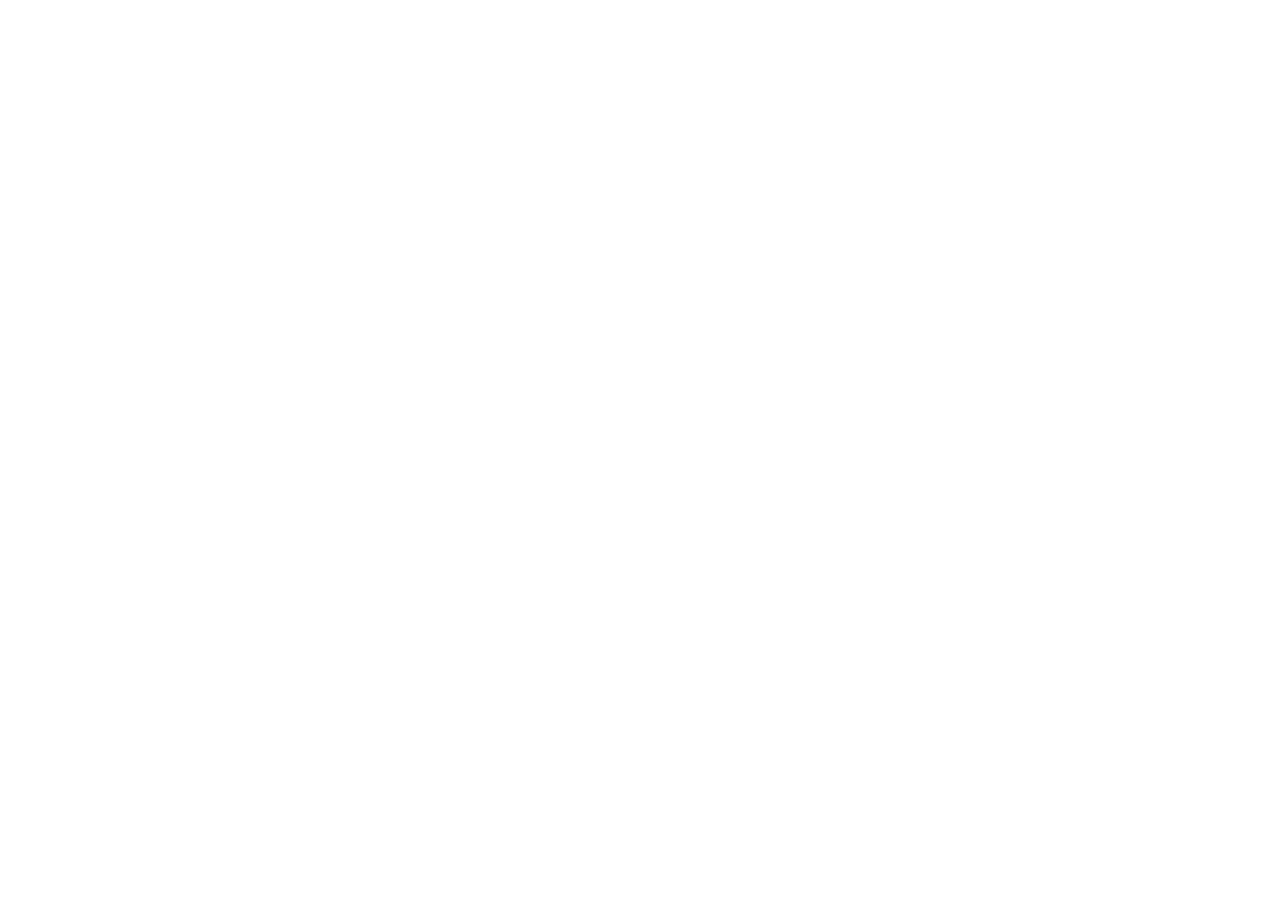
==== index.html @ ce4087f3 "adaptive 01" ====
<!DOCTYPE html>
<html lang="ru">
<head>
    <meta charset="UTF-8">
    <meta http-equiv="X-UA-Compatible" content="IE=edge">
    <meta name="viewport" content="width=device-width, initial-scale=1.0">
    <title>WebStudio</title>
    <link rel="preconnect" href="https://fonts.googleapis.com">
    <link rel="preconnect" href="https://fonts.gstatic.com" crossorigin>
    <link href="https://fonts.googleapis.com/css2?family=Raleway:wght@700&family=Roboto:wght@400;500;700;900&display=swap" rel="stylesheet">
    <link rel="stylesheet" href="./css/modern-normalize.css">
    <link rel="stylesheet" href="./css/main.min.css">
</head>
<body>
    <!--Шапка сайта-->
    <!-- <header class="header">
        <div class="container header-container">
            <nav class="navigation">
                <a href="./index.html" class="logo header-logo"><span class="logo__web">Web</span>Studio</a>
                <ul class="navigation__list list">
                    <li class="navigation__item"><a href="./index.html" class="navigation__link navigation-current">Студия</a></li>
                    <li class="navigation__item"><a href="./portfolio.html" class="navigation__link">Портфолио</a></li>
                    <li class="navigation__item"><a href="" class="navigation__link">Контакты</a></li>
                </ul>
            </nav>
            <ul class="contact-list header-contact-list list">
                <li class="contact__item"><a href="mailto:info@devstudio.com" class="contact__link">
                    <svg class="contact__icon" width="16" height="12">
                        <use href="./images/symbol-defs.svg#icon-envelope">                        
                        </use>
                    </svg>
                    info@devstudio.com</a></li>
                <li class="contact__item"><a href="tel:+380961111111" class="contact__link">
                    <svg class="contact__icon" width="10" height="16">
                        <use href="./images/symbol-defs.svg#icon-smartphone">                        
                        </use>
                    </svg>
                    +38 096 111 11 11</a></li>
            </ul>
        </div>
    </header>        -->
    <main>
        <!-- Герой-->         
        <!-- <section class="hero">
            <div class="container hero-background">
                    <h1 class="hero-title">Эффективные решения <br>для вашего бизнеса</h1>
                    <button type="button" class="hero-btn" data-modal-open>Заказать услугу</button>
            </div>        
        </section>         -->
        <!--Наши преимущества--> 
        <!-- <section class="feature section">
            <div class="container"> 
                <h2 class="visually-hidden">Наши преимущества</h2>
                <ul class="feature-list list">
                    <li class="feature-list__item icon-antenna">
                        <div class="feature-list__icon-container">
                            <svg class="feature-list__icon" width="70" height="70">
                                <use href="./images/symbol-defs.svg#icon-antenna"></use>
                            </svg>
                        </div>
                        <h3 class="feature-list__title">Внимание к деталям</h3>
                        <p class="feature-list__text">Идейные соображения, а также начало повседневной работы по формированию позиции.</p>
                    </li>
                    <li class="feature-list__item icon-clock">
                        <div class="feature-list__icon-container">
                            <svg class="feature-list__icon" width="70" height="70">
                                <use href="./images/symbol-defs.svg#icon-clock"></use>
                            </svg>
                        </div>
                        <h3 class="feature-list__title">Пунктуальность</h3>
                        <p class="feature-list__text">Задача организации, в особенности же рамки и место обучения кадров влечет за собой.</p>
                    </li>
                    <li class="feature-list__item icon-diagram">
                        <div class="feature-list__icon-container">
                            <svg class="feature-list__icon" width="70" height="70">
                                <use href="./images/symbol-defs.svg#icon-diagram"></use>
                            </svg>
                        </div>
                        <h3 class="feature-list__title">Планирование</h3>
                        <p class="feature-list__text">Равным образом консультация с широким активом в значительной степени обуславливает.</p>
                    </li>
                    <li class="feature-list__item icon-spaceman">
                        <div class="feature-list__icon-container">
                            <svg class="feature-list__icon" width="70" height="70">
                                <use href="./images/symbol-defs.svg#icon-spaceman"></use>
                            </svg>
                        </div>
                        <h3 class="feature-list__title">Современные технологии</h3>
                        <p class="feature-list__text">Значимость этих проблем настолько очевидна, что реализация плановых заданий.</p>
                    </li>
                </ul>
            </div>        
        </section>       -->
        <!--Чем мы занимаемся-->         
        <!-- <section class="activity section">
            <div class="container">
                <h2 class="activity-title">Чем мы занимаемся</h2>
                <ul class="activity-list list">
                    <li class="activity-list__item">
                    <img src="./images/picture1.jpg" alt="создание сайта" width="370"> 
                        <span class="activity-list__text">Десктопные приложения</span>
                    </li>
                    <li class="activity-list__item">
                    <img src="./images/picture2.jpg" alt="разработка макета" width="370">
                        <span class="activity-list__text">Мобильные приложения</span>
                    </li>
                    <li class="activity-list__item">
                    <img src="./images/picture3.jpg" alt="разработка дизайна" width="370">
                        <span class="activity-list__text">Дизайнерские решения</span>
                    </li>
                </ul>
            </div>    
        </section>         -->
        <!--Наша команда-->        
        <!-- <section class="team section">
            <div class="container">
                <h2 class="team-title">Наша команда</h2>
                <ul class="team-list list">
                    <li class="team-list__item">
                        <img src="./images/ihor.jpg" alt="Игорь Демьяненко.Продакт дизайнер" width="270">
                        <div class="team-list__footer">
                            <h3 class="team-list__name">Игорь Демьяненко</h3>
                            <p class="team-list__text">Product Designer</p>
                            <ul class="social list">
                                <li class="social__item">
                                    <a href="" class="social__link team-social-link link">
                                        <svg class="social__icon" width="20" height="20">
                                            <use href="./images/symbol-defs.svg#icon-instagram"></use>
                                        </svg>
                                    </a>
                                </li>
                                <li class="social__item">
                                    <a href="" class="social__link team-social-link link">
                                        <svg class="social__icon" width="20" height="20">
                                            <use href="./images/symbol-defs.svg#icon-twitter"></use>
                                        </svg>
                                    </a>
                                </li>
                                <li class="social__item">
                                    <a href="" class="social__link team-social-link link">
                                        <svg class="social__icon" width="20" height="20">
                                            <use href="./images/symbol-defs.svg#icon-facebook"></use>
                                        </svg>
                                    </a>
                                </li>
                                <li class="social__item">
                                    <a href="" class="social__link team-social-link link">
                                        <svg class="social__icon" width="20" height="20">
                                            <use href="./images/symbol-defs.svg#icon-linkedin"></use>
                                        </svg>
                                    </a>
                                </li>
                            </ul>
                        </div>
                    </li>
                    <li class="team-list__item">
                        <img src="./images/olha.jpg" alt="Ольга Репина.Фронтенд девелопер" width="270">
                        <div class="team-list__footer">
                            <h3 class="team-list__name">Ольга Репина</h3>
                            <p class="team-list__text">Frontend Developer</p>
                            <ul class="social list">
                                <li class="social__item">
                                    <a href="" class="social__link team-social-link link">
                                        <svg class="social__icon" width="20" height="20">
                                            <use href="./images/symbol-defs.svg#icon-instagram"></use>
                                        </svg>
                                    </a>
                                </li>
                                <li class="social__item">
                                    <a href="" class="social__link team-social-link link">
                                        <svg class="social__icon" width="20" height="20">
                                            <use href="./images/symbol-defs.svg#icon-twitter"></use>
                                        </svg>
                                    </a>
                                </li>
                                <li class="social__item">
                                    <a href="" class="social__link team-social-link link">
                                        <svg class="social__icon" width="20" height="20">
                                            <use href="./images/symbol-defs.svg#icon-facebook"></use>
                                        </svg>
                                    </a>
                                </li>
                                <li class="social__item">
                                    <a href="" class="social__link team-social-link link">
                                        <svg class="social__icon" width="20" height="20">
                                            <use href="./images/symbol-defs.svg#icon-linkedin"></use>
                                        </svg>
                                    </a>
                                </li>
                            </ul>
                        </div>
                    </li>
                    <li class="team-list__item">
                        <img src="./images/nicolai.jpg" alt="Николай Тарасов.Маркетолог" width="270">
                        <div class="team-list__footer">
                            <h3 class="team-list__name">Николай Тарасов</h3>
                            <p class="team-list__text">Marketing</p>
                            <ul class="social list">
                                <li class="social__item">
                                    <a href="" class="social__link team-social-link link">
                                        <svg class="social__icon" width="20" height="20">
                                            <use href="./images/symbol-defs.svg#icon-instagram"></use>
                                        </svg>
                                    </a>
                                </li>
                                <li class="social__item">
                                    <a href="" class="social__link team-social-link link">
                                        <svg class="social__icon" width="20" height="20">
                                            <use href="./images/symbol-defs.svg#icon-twitter"></use>
                                        </svg>
                                    </a>
                                </li>
                                <li class="social__item">
                                    <a href="" class="social__link team-social-link link">
                                        <svg class="social__icon" width="20" height="20">
                                            <use href="./images/symbol-defs.svg#icon-facebook"></use>
                                        </svg>
                                    </a>
                                </li>
                                <li class="social__item">
                                    <a href="" class="social__link team-social-link link">
                                        <svg class="social__icon" width="20" height="20">
                                            <use href="./images/symbol-defs.svg#icon-linkedin"></use>
                                        </svg>
                                    </a>
                                </li>
                            </ul>
                        </div>
                    </li>
                    <li class="team-list__item">
                        <img src="./images/misha.jpg" alt="Михаил Ермаков.Веб дизайнер" width="270">
                        <div class="team-list__footer">
                            <h3 class="team-list__name">Михаил Ермаков</h3>
                            <p class="team-list__text">UI Designer</p>
                            <ul class="social list">
                                <li class="social__item">
                                    <a href="" class="social__link team-social-link link">
                                        <svg class="social__icon" width="20" height="20">
                                            <use href="./images/symbol-defs.svg#icon-instagram"></use>
                                        </svg>
                                    </a>
                                </li>
                                <li class="social__item">
                                    <a href="" class="social__link team-social-link link">
                                        <svg class="social__icon" width="20" height="20">
                                            <use href="./images/symbol-defs.svg#icon-twitter"></use>
                                        </svg>
                                    </a>
                                </li>
                                <li class="social__item">
                                    <a href="" class="social__link team-social-link link">
                                        <svg class="social__icon" width="20" height="20">
                                            <use href="./images/symbol-defs.svg#icon-facebook"></use>
                                        </svg>
                                    </a>
                                </li>
                                <li class="social__item">
                                    <a href="" class="social__link team-social-link link">
                                        <svg class="social__icon" width="20" height="20">
                                            <use href="./images/symbol-defs.svg#icon-linkedin"></use>
                                        </svg>
                                    </a>
                                </li>
                            </ul>
                        </div>
                    </li>
                </ul>
            </div>    
        </section> -->
        <!--Постоянные клиенты-->         
        <!-- <section class="customers section">
            <div class="container">
                <h2 class="customers-title">Постоянные клиенты</h2>
                <ul class="customers-list list">
                    <li class="customers-list__item">
                        <a href="" class="customers-list__link">
                            <svg class="customers-list__icon" width="106" height="60">
                                <use href="./images/symbol-defs.svg#icon-Logo-1">
                                </use>
                            </svg>
                        </a>
                    </li>
                    <li class="customers-list__item">
                        <a href="" class="customers-list__link">
                            <svg class="customers-list__icon" width="106" height="60">
                                <use href="./images/symbol-defs.svg#icon-Logo-2">
                                </use>
                            </svg>
                        </a>
                    </li>
                    <li class="customers-list__item">
                        <a href="" class="customers-list__link">
                            <svg class="customers-list__icon" width="106" height="60">
                                <use href="./images/symbol-defs.svg#icon-Logo-3">
                                </use>
                            </svg>
                        </a>
                    </li>
                    <li class="customers-list__item">
                        <a href="" class="customers-list__link">
                            <svg class="customers-list__icon" width="106" height="60">
                                <use href="./images/symbol-defs.svg#icon-Logo-4">
                                </use>
                            </svg>
                        </a>
                    </li>
                    <li class="customers-list__item">
                        <a href="" class="customers-list__link">
                            <svg class="customers-list__icon" width="106" height="60">
                                <use href="./images/symbol-defs.svg#icon-Logo-5">
                                </use>
                            </svg>
                        </a>
                    </li>
                    <li class="customers-list__item">
                        <a href="" class="customers-list__link">
                            <svg class="customers-list__icon" width="106" height="60">
                                <use href="./images/symbol-defs.svg#icon-Logo-6">
                                </use>
                            </svg>
                        </a>
                    </li>
                </ul>
            </div>    
        </section>         -->
    </main>
    <!--Футер-->
    
    <!-- <footer class="footer">
        <div class="container footer-container">
            <div class="footer-address footer-address-container">
            <a href="./index.html" class="logo footer-address__logo"><span class="logo__web">Web</span>Studio</a>
                <address>
                    <ul  class="footer-address__list list">
                        <li class="footer-address__address-item"><a href="" class="footer-address__address">г. Киев, пр-т Леси Украинки, 26</a></li>
                        <li class="footer-address__contact-item"><a href="mailto:info@devstudio.com" class="footer-address__contact">info@devstudio.com</a></li>
                        <li class="footer-address__contact-item"><a href="tel:+380961111111" class="footer-address__contact">+38 096 111 11 11</a></li>
                    </ul>
                </address>
            </div>
            <div class="footer-social footer-social-container">
                <h3 class="social-title">присоединяйтесь</h3>
                <ul class="social list">
                    <li class="social__item">
                        <a href="#" class="social__link footer-social-link link">
                            <svg class="social__icon icon" width="20" height="20">
                                            <use href="./images/symbol-defs.svg#icon-instagram"></use>
                            </svg>
                        </a>
                    </li>
                    <li class="social__item">
                        <a href="#" class="social__link footer-social-link link">
                            <svg class="social__icon icon" width="20" height="20">
                                            <use href="./images/symbol-defs.svg#icon-twitter"></use>
                            </svg>
                        </a>
                    </li>
                    <li class="social__item">
                        <a href="#" class="social__link footer-social-link link">
                            <svg class="social__icon icon" width="20" height="20">
                                            <use href="./images/symbol-defs.svg#icon-facebook"></use>
                            </svg>
                        </a>
                    </li>
                    <li class="social__item">
                        <a href="#" class="social__link footer-social-link link">
                            <svg class="social__icon icon" width="20" height="20">
                                            <use href="./images/symbol-defs.svg#icon-linkedin"></use>
                            </svg>
                        </a>
                    </li>
                </ul>
            </div>
            <div class="footer-form footer-form-container">
                <h3 class="form-title">Подпишитесь на рассылку</h3>
                <form action="#" class="footer-form">
                    <div class="footer-send">
						<input 
                            type="email"
                            name="user-email" 
                            placeholder="E-mail"
                            required
                            class="footer-send__input"
                            />
                        <button type="submit" class="footer-send__submit-button">Подписаться
                            <svg class="footer-send__icon" width="24" height="24">
                            <use href="./images/symbol-defs.svg#icon-send"></use>
                        </svg>
                        </button>
                    </div>
				</form>
            </div>
        </div>    
    </footer> -->
    <div class="backdrop is-hidden" data-modal>
            <div class="modal">
                <button type="button" class="modal-close" data-modal-close>
                    <svg class="modal-close-icon icon" width="18" height="18">
                        <use href="./images/symbol-defs.svg#icon-close"></use>
                    </svg>
                </button>
                <p class="modal-title" title="Заголовок">Оставьте свои данные, мы вам перезвоним</p>
                <form action="#" class="modal-form">
                    <div class="form-field">
                        <label for="user-name" class="form-label">Имя</label>
                        <div class="input-wrap">
                        <input
                            type="text"
                            name="user-name"
                            class="modal-input"
                            required
                            minlength="3"
                            id="user-name"
                        />
                        <svg class="input-icon" width="12" height="12">
                            <use href="./images/symbol-defs.svg#icon-person"></use>
                        </svg>
                        </div>
                    </div>
                    <div class="form-field">
                        <label for="user-tel" class="form-label">Телефон</label>
                        <div class="input-wrap">
                        <input
                            type="tel"
                            name="user-tel"
                            class="modal-input"
                            required
                            minlength="3"
                            id="user-tel"
                        />
                        <svg class="input-icon" width="13" height="13">
                            <use href="./images/symbol-defs.svg#icon-phone"></use>
                        </svg>
                        </div>
                    </div>
                    <div class="form-field">
                        <label for="user-email" class="form-label">Почта</label>
                        <div class="input-wrap">
                        <input
                            type="email"
                            name="user-email"
                            class="modal-input"
                            required
                            minlength="3"
                            id="user-email"
                        />
                        <svg class="input-icon" width="15" height="12">
                            <use href="./images/symbol-defs.svg#icon-email"></use>
                        </svg>
                        </div>
                    </div>
                    <div class="form-field">
                        <label for="user-text" class="form-label">Комментарий</label>
                        <textarea
                            name="user-text"
                            id="user-text"
                            placeholder="Введите текст"
                            class="modal-textarea"
                        ></textarea>
                    </div>
                    <div class="form-field">
                        <input
                            type="checkbox"
                            name="input-check"
                            id="input-check"
                            class="policy-check visually-hidden"
                        />
                        <label for="input-check" class="policy-text">
                        <span class="input-check-icon">
                            <svg class="policy-icon" width="16" height="15">
                            <use href="./images/symbol-defs.svg#icon-check"></use>
                            </svg>
                        </span>
                        Соглашаюсь с рассылкой и принимаю <span class="policy-conditions">Условия договора</span></label
                        >
                    </div>
                    <button type="submit" class="submit-button">Отправить</button>
                </form>
            </div>
    </div>
    <script src="./js/modal.js"></script>         
</body>
</html>
---- css/main.min.css ----
:root{--primary-text-color: #212121;--text-color: #757575;--accent-color: #2196F3;--white-color: #FFFFFF;--primary-background-color: #E5E5E5;--second-background-color: #2F303A}p,h1,h2,h3,h4,h5,h6{margin:0}ul,ol{margin:0;padding:0;list-style:none}button{cursor:pointer}img{display:block;max-width:100%;width:100%;height:auto}body{font-family:roboto, sans-serif;color:var(--primary-text-color)}*{box-sizing:border-box}.section{padding-top:60px;padding-bottom:60px}@media screen and (min-width: 1200px){.section{padding-top:94px;padding-bottom:94px}}.visually-hidden{position:absolute;width:1px;height:1px;margin:-1px;border:0;padding:0;white-space:nowrap;clip-path:inset(100%);clip:rect(0 0 0 0);overflow:hidden}.container{width:100%;margin:0 auto;padding-left:15px;padding-right:15px}@media screen and (min-width: 480px){.container{width:480px}}@media screen and (min-width: 768px){.container{width:768px}}@media screen and (min-width: 1200px){.container{width:1200px}}.header{padding-top:24px;padding-bottom:25px;margin:0 auto;border-bottom:1px solid #ececec;background:#FFFFFF}.header-container{display:flex;align-items:center}.navigation{display:flex;align-items:center}.logo{display:block;text-decoration-line:none;font-family:Raleway, sans-serif;font-weight:700;font-size:26px;line-height:1.19;letter-spacing:0.03em}.header-logo{color:#000000}.logo__web{font-family:Raleway, sans-serif;font-weight:bold;font-size:26px;line-height:1.19;letter-spacing:0.03em;color:var(--accent-color)}.navigation__list{display:flex;margin-left:93px}.navigation__item+.navigation__item{margin-left:50px}.navigation__link{display:block;text-decoration-line:none;color:var(--primary-text-color);font-weight:500;font-size:14px;line-height:1.14;letter-spacing:0.02em;transition:color 250ms cubic-bezier(0.4, 0, 0.2, 1)}.navigation__link:hover,.navigation__link:focus{color:var(--accent-color)}.navigation-current{position:relative;color:var(--accent-color)}.navigation-current::after{content:'';display:block;position:absolute;margin-top:28px;width:100%;height:4px;border-radius:2px;background-color:#2196F3}.contact-list{display:flex}.header-contact-list{margin-left:auto}.contact__item+.contact__item{margin-left:50px}.contact__link{display:flex;text-decoration-line:none;color:var(--text-color);font-weight:500;font-size:14px;line-height:1.14;letter-spacing:0.02em;align-items:center;justify-content:center;transition:color 250ms cubic-bezier(0.4, 0, 0.2, 1)}.contact__link:hover,.contact__link:focus{color:var(--accent-color)}.contact__icon{fill:currentColor;margin-right:10px}.contact__icon:hover,.contact__icon:focus{fill:currentColor}.hero{padding-top:118px;padding-bottom:118px;background-color:#2F303A;background-image:linear-gradient(to right, rgba(47,48,58,0.4), rgba(47,48,58,0.4)),url(../images/hero-bg.jpg);margin:0 auto;background-repeat:no-repeat;background-position:center;background-size:cover}@media screen and (min-width: 1200px){.hero{padding-top:200px;padding-bottom:200px}}.hero-title{margin:0 auto;margin-top:0;margin-bottom:30px;font-weight:900;font-size:26px;line-height:1.62;letter-spacing:0.06em;text-transform:uppercase;text-align:center;color:var(--white-color)}@media screen and (min-width: 1200px){.hero-title{font-size:44px;line-height:1.36}}.hero-btn{display:block;margin:0 auto;background:var(--accent-color);font-family:inherit;min-width:200px;height:50px;font-weight:bold;font-size:16px;line-height:1.87;letter-spacing:0.06em;color:var(--white-color);box-shadow:0px 4px 4px rgba(0,0,0,0.15);border-radius:4px;padding:10px 32px;text-align:center;border:2px solid transparent;transition:background-color 250ms cubic-bezier(0.4, 0, 0.2, 1)}.hero-btn:hover,.hero-btn:focus{background:#188CE8;box-shadow:0px 4px 4px rgba(0,0,0,0.15);border-radius:4px}@media screen and (min-width: 768px){.feature-list{display:flex;flex-wrap:wrap;margin-left:-30px;margin-bottom:-30px}}@media screen and (min-width: 1200px){.feature-list{margin-bottom:0}}@media screen and (min-width: 768px){.feature-list__item{width:calc(100%/2 - 30px);margin-left:30px;margin-bottom:30px}}@media screen and (min-width: 1200px){.feature-list__item{width:270px}.feature-list__item+.feature-list__item{margin-left:30px}}.feature-list__icon-container{display:flex;width:100%;height:120px;background-color:#F5F4FA;border-radius:4px;margin-bottom:30px;align-items:center;justify-content:center}.feature-list__title{margin-top:0;margin-bottom:10px;font-size:14px;line-height:1.14;letter-spacing:0.03em;text-transform:uppercase;color:var(--primary-text-color);text-align:center}@media screen and (min-width: 768px){.feature-list__title{text-align:unset}}.feature-list__text{margin-top:0;margin-bottom:0;font-size:14px;line-height:1.71;letter-spacing:0.03em;color:var(--text-color)}.activity{display:none;padding-top:0}@media screen and (min-width: 1200px){.activity{display:unset}}.activity-list{display:flex}.activity-list__item{width:370px;position:relative}.activity-list__item+.activity-list__item{margin-left:30px}.activity-list__text{position:absolute;bottom:0;left:0;width:100%;height:70px;font-size:14px;line-height:1.14;text-align:center;letter-spacing:0.03em;text-transform:uppercase;padding-top:27px;padding-bottom:27px;color:#FFFFFF;background:rgba(47,48,58,0.8)}.activity-title{margin-top:0;margin-bottom:50px;font-size:36px;line-height:1.17;letter-spacing:0.03em;text-align:center;color:var(--primary-text-color)}.team{background:#F5F4FA}.team-list{margin-bottom:-30px}@media screen and (min-width: 768px){.team-list{display:flex;flex-wrap:wrap;margin-left:-30px}}@media screen and (min-width: 1200px){.team-list{margin-bottom:0}}.team-list__item{box-shadow:0px 1px 3px rgba(0,0,0,0.12),0px 1px 1px rgba(0,0,0,0.14),0px 2px 1px rgba(0,0,0,0.2);border-radius:0px 0px 4px 4px;margin-bottom:30px}@media screen and (min-width: 768px){.team-list__item{width:calc(100%/2 - 30px);margin-left:30px}}@media screen and (min-width: 1200px){.team-list__item{width:270px}.team-list__item+.team-list__item{margin-left:30px}}.team-title{margin-top:0;margin-bottom:30px;font-size:28px;line-height:1.17;letter-spacing:0.03em;text-align:center;color:var(--primary-text-color)}@media screen and (min-width: 1200px){.team-title{margin-bottom:50px;font-size:36px}}.team-list__footer{padding-top:30px;padding-bottom:24px;background:#FFFFFF}@media screen and (min-width: 1200px){.team-list__footer{padding-bottom:30px}}.team-list__text{margin-top:0;margin-bottom:16px;font-size:16px;line-height:1.19;text-align:center;letter-spacing:0.03em;color:var(--primary-text-color)}.team-list__name{margin-top:0;font-weight:500;font-size:16px;line-height:1.19;text-align:center;letter-spacing:0.03em;color:var(--text-color);margin-bottom:10px}.social{display:flex;justify-content:center}.social__item{width:44px;height:44px}.social__item+.social__item{margin-left:10px}.social__link{width:100%;height:100%;border-radius:50%;display:flex;align-items:center;justify-content:center;transition:background-color 250ms cubic-bezier(0.4, 0, 0.2, 1),fill 250ms cubic-bezier(0.4, 0, 0.2, 1)}.team-social-link{fill:#AFB1B8;margin-bottom:30px}.team-social-link:hover,.team-social-link:focus{background-color:#2196F3;fill:#FFFFFF}.customers{background-color:#FFFFFF}.customers-list{display:flex;flex-wrap:wrap;margin-left:-30px;margin-bottom:-30px}@media screen and (min-width: 1200px){.customers-list{margin-bottom:0}}.customers-list__item{height:92px;box-sizing:border-box;width:calc(100%/2 - 30px);margin-left:30px;margin-bottom:30px}@media screen and (min-width: 768px){.customers-list__item{width:calc(100%/3 - 30px)}}@media screen and (min-width: 1200px){.customers-list__item{width:170px}}.customers-list__link{width:100%;height:100%;display:flex;border:1px solid #AFB1B8;border-radius:4px;align-items:center;justify-content:center;fill:#AFB1B8;transition:border-color 250ms cubic-bezier(0.4, 0, 0.2, 1),fill 250ms cubic-bezier(0.4, 0, 0.2, 1)}.customers-list__link:hover,.customers-list__link:focus{border-color:#2196F3;fill:#2196F3}.customers-title{margin-top:0;margin-bottom:30px;font-size:28px;line-height:1.17;text-align:center;letter-spacing:0.03em;color:#212121}@media screen and (min-width: 1200px){.customers-title{margin-bottom:50px;font-size:36px}}.footer{background-color:var(--second-background-color)}.footer-container{display:flex}.footer-address{padding-top:60px;padding-bottom:60px}.footer-address-container{margin-right:70px}.logo{display:block;text-decoration-line:none;font-family:Raleway, sans-serif;font-weight:700;font-size:26px;line-height:1.19;letter-spacing:0.03em}.footer-address__logo{margin-bottom:20px;color:var(--white-color)}.footer-address__address{display:block;margin-bottom:9px;text-decoration-line:none;font-style:normal;font-size:14px;line-height:1.71;letter-spacing:0.03em;color:var(--white-color)}.footer-address__contact{display:block;margin-bottom:9px;text-decoration-line:none;font-style:normal;font-size:14px;line-height:1.71;letter-spacing:0.03em;color:rgba(255,255,255,0.6);transition:color 250ms cubic-bezier(0.4, 0, 0.2, 1)}.footer-address__contact:hover,.footer-address__contact:focus{color:var(--accent-color)}.footer-social{padding-top:72px;padding-bottom:100px}.footer-social-container{margin-right:93px}.social-title{font-weight:700;font-size:14px;line-height:1.14;letter-spacing:0.03em;text-transform:uppercase;margin-bottom:20px;color:#FFFFFF}.social{display:flex;justify-content:center}.social__item{width:44px;height:44px}.social__item+.social__item{margin-left:10px}.social__link{width:100%;height:100%;border-radius:50%;display:flex;align-items:center;justify-content:center;transition:background-color 250ms cubic-bezier(0.4, 0, 0.2, 1)}.footer-social-link{background-color:rgba(255,255,255,0.1);fill:#FFFFFF}.footer-social-link:hover,.footer-social-link:focus{background-color:#2196F3}.footer-form-container{margin-top:72px}.form-title{font-weight:700;font-size:14px;line-height:1.14;letter-spacing:0.03em;text-transform:uppercase;margin-bottom:20px;color:#FFFFFF}.footer-send{display:flex;align-items:center;justify-content:center;text-align:center}.footer-send__input{display:block;width:358px;height:50px;left:815px;top:2787px;padding-left:16px;color:#FFFFFF;background-color:rgba(33,150,243,0);border:1px solid rgba(255,255,255,0.3);box-sizing:border-box;filter:drop-shadow(0px 4px 4px rgba(0,0,0,0.15));border-radius:4px}.footer-send__input::placeholder{font-size:16px;line-height:1.25;letter-spacing:0.03em;color:rgba(255,255,255,0.6)}.footer-send__submit-button{display:block;text-align:center;min-width:200px;height:50px;padding:10px 29px;margin-left:12px;background:#2196F3;box-shadow:0px 4px 4px rgba(0,0,0,0.15);border-radius:4px;font-weight:700;font-size:16px;line-height:1.87;display:flex;align-items:center;justify-content:center;text-align:center;letter-spacing:0.06em;border:2px solid transparent;transition:background 250ms cubic-bezier(0.4, 0, 0.2, 1);color:#FFFFFF;fill:#FFFFFF}.footer-send__submit-button:hover,.footer-send__submit-button:focus{background:#188CE8}.footer-send__icon{margin-left:10px}.portfolio{background:#FFFFFF}.portfolio-btn-list{display:flex;flex-wrap:wrap;margin-left:-8px}@media screen and (min-width: 768px){.portfolio-btn-list{justify-content:center}}.portfolio-btn-item{margin-left:8px;margin-bottom:15px}@media screen and (min-width: 768px){.portfolio-btn-item{margin-bottom:30px}}@media screen and (min-width: 1200px){.portfolio-btn-item{margin-bottom:50px}}.portfolio-btn{display:block;background-color:#F5F4FA;font-family:inherit;font-weight:500;font-size:16px;line-height:1.62;letter-spacing:0.03em;text-align:center;color:var(--primary-text-color);border-radius:4px;padding:6px 22px;border:2px solid transparent;transition:color 250ms cubic-bezier(0.4, 0, 0.2, 1),background-color 250ms cubic-bezier(0.4, 0, 0.2, 1),box-shadow 250ms cubic-bezier(0.4, 0, 0.2, 1)}.portfolio-btn:hover,.portfolio-btn:focus{background-color:var(--accent-color);font-weight:500;font-size:16px;line-height:1.62;letter-spacing:0.03em;text-align:center;color:var(--white-color);box-shadow:0px 3px 1px rgba(0,0,0,0.1),0px 1px 2px rgba(0,0,0,0.08),0px 2px 2px rgba(0,0,0,0.12);border-radius:4px}.portfolio-list{margin-top:30px;margin-bottom:-30px}@media screen and (min-width: 768px){.portfolio-list{margin-left:-30px;display:flex;flex-wrap:wrap;margin-top:0}}.portfolio-list-item{margin-bottom:30px;transition:box-shadow 250ms cubic-bezier(0.4, 0, 0.2, 1)}.portfolio-list-item:hover,.portfolio-list-item:focus{box-shadow:0px 1px 1px rgba(0,0,0,0.12),0px 4px 4px rgba(0,0,0,0.06),1px 4px 6px rgba(0,0,0,0.16)}@media screen and (min-width: 768px){.portfolio-list-item{width:calc(100%/2 - 30px);margin-left:30px}}@media screen and (min-width: 1200px){.portfolio-list-item{width:calc(100%/3 - 30px);width:370px}}.portfolio-item-wrap{position:relative;overflow:hidden}.potfolio-top-text{position:absolute;top:0;height:100%;font-size:18px;line-height:1.56;letter-spacing:0.03em;padding:63px 24px;color:#FFFFFF;background:rgba(33,150,243,0.9);transform:translateY(101%);transition:transform 250ms cubic-bezier(0.4, 0, 0.2, 1)}.portfolio-list-item:hover .potfolio-top-text,.portfolio-list-item:focus .potfolio-top-text{transform:translateY(0)}.portfolio-list-footer{padding:20px 24px;border-right:1px solid #ececec;border-bottom:1px solid #ececec;border-left:1px solid #ececec}.portfolio-list-title{margin-bottom:4px;font-size:18px;line-height:2;letter-spacing:0.06em;color:var(--primary-text-color)}.portfolio-list-text{font-size:16px;line-height:1.87;letter-spacing:0.03em;color:var(--text-color)}.backdrop{width:100vw;height:100vh;background-color:rgba(0,0,0,0.2);position:fixed;top:0;transition:opacity 250ms, visibility 250ms}.modal{width:528px;min-height:581px;background-color:#fff;box-shadow:0px 1px 3px rgba(0,0,0,0.12),0px 1px 1px rgba(0,0,0,0.14),0px 2px 1px rgba(0,0,0,0.2);border-radius:4px;position:absolute;top:50%;left:50%;transform:translate(-50%, -50%);padding:40px}.modal-close{position:absolute;top:8px;right:8px;width:30px;height:30px;border-radius:50%;display:flex;align-items:center;justify-content:center;background:#FFFFFF;border:1px solid rgba(0,0,0,0.1);fill:#212121}.modal-close-icon{fill:currentColor}.modal-close:hover .modal-close-icon,.modal-close:focus .modal-close-icon{fill:var(--accent-color)}.is-hidden{opacity:0;visibility:none;pointer-events:none}.modal-title{font-weight:700;font-size:20px;line-height:1.15;text-align:center;letter-spacing:0.03em;margin-bottom:12px;color:#212121}.modal-input{width:100%;height:40px;border:1px solid rgba(33,33,33,0.2);border-radius:4px;font-size:12px;padding-left:42px;outline:none;appearance:none}.modal-input:hover,.modal-input:focus{border-color:var(--accent-color)}.form-label{font-size:12px;line-height:1.16;letter-spacing:0.01em;margin-bottom:4px;color:#757575}.input-wrap{position:relative}.input-icon{position:absolute;left:15px;top:50%;transform:translateY(-50%)}.modal-input:hover+.input-icon,.modal-input:focus+.input-icon{fill:var(--accent-color)}.form-field{margin-bottom:10px}.modal-textarea{width:100%;height:120px;border:1px solid rgba(33,33,33,0.2);border-radius:4px;font-size:12px;padding:12px;resize:none;outline:none;appearance:none;margin-bottom:10px;color:rgba(117,117,117,0.5)}.modal-textarea::placeholder{font-size:12px;line-height:1.16;letter-spacing:0.01em}.modal-textarea:hover,.modal-textarea:focus{border-color:var(--accent-color)}.input-check-icon{width:16px;height:15px;border:2px solid #212121;border-radius:2px;margin-right:9px;display:flex;align-items:center;justify-content:center}.policy-icon{fill:transparent}.policy-check:checked+.policy-text .policy-icon{fill:#ffffff}.policy-text{font-size:14px;line-height:1.71;letter-spacing:0.03em;display:flex;align-items:center;margin-bottom:30px;color:#757575}.policy-check:checked+.policy-text>.input-check-icon{background-color:var(--accent-color);border:none}.policy-conditions{font-size:14px;line-height:1.71;letter-spacing:0.03em;text-decoration-line:underline;margin-left:5px;color:#2196F3}.submit-button{display:block;margin:0 auto;text-align:center;min-width:200px;height:50px;padding-top:10px 55px;background:#2196F3;box-shadow:0px 4px 4px rgba(0,0,0,0.15);border-radius:4px;font-weight:700;font-size:16px;line-height:1.87;text-align:center;letter-spacing:0.06em;border:2px solid transparent;transition:background 250ms cubic-bezier(0.4, 0, 0.2, 1);color:#FFFFFF}.submit-button:hover,.submit-button:focus{background:#188CE8}
/*# sourceMappingURL=main.min.css.map */
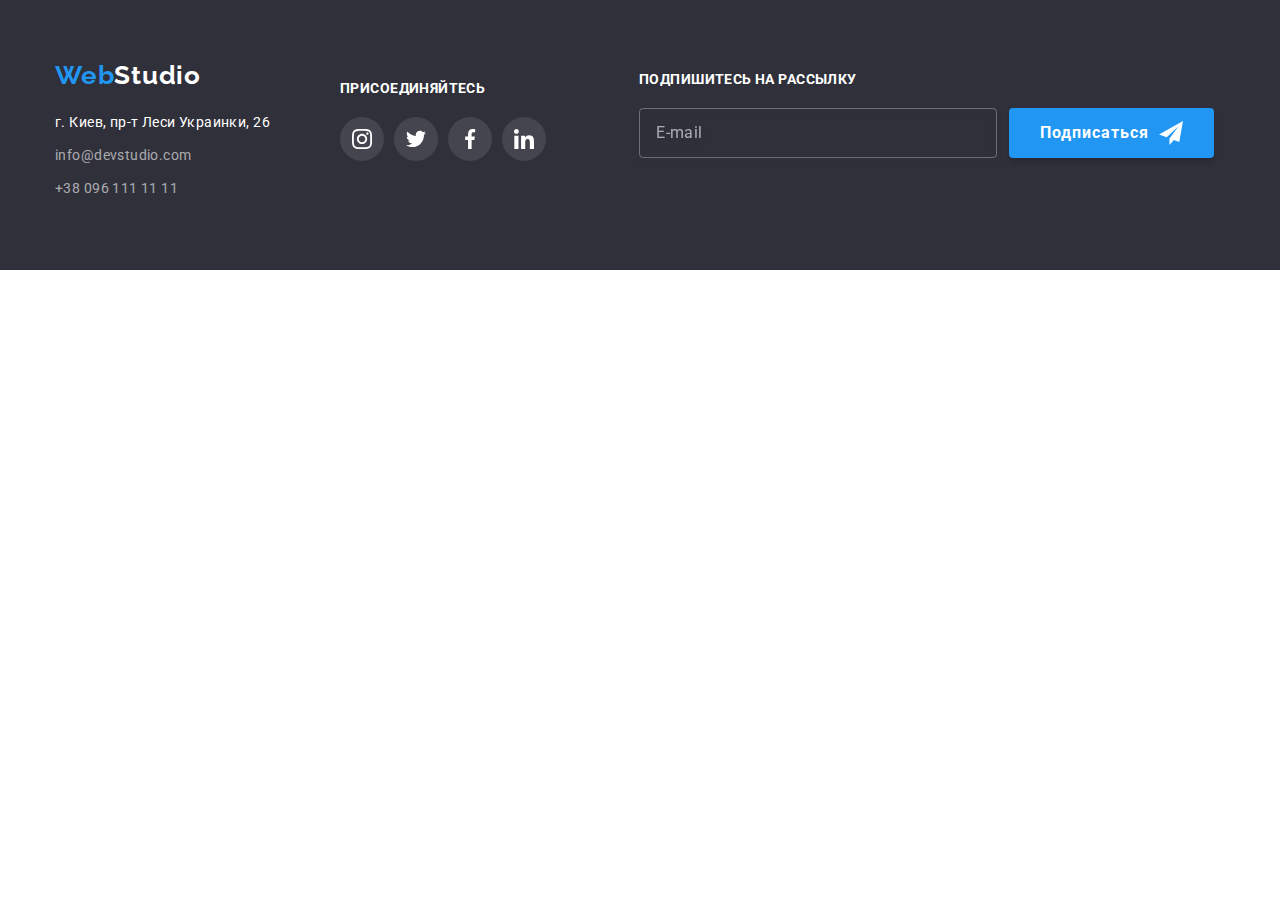
==== commit 00af4cd9: "адаптив футера" ====
--- a/index.html
+++ b/index.html
@@ -326,8 +326,9 @@
     </main>
     <!--Футер-->
     
-    <!-- <footer class="footer">
+    <footer class="footer">
         <div class="container footer-container">
+            <div class="footer-address-social-container">
             <div class="footer-address footer-address-container">
             <a href="./index.html" class="logo footer-address__logo"><span class="logo__web">Web</span>Studio</a>
                 <address>
@@ -370,6 +371,7 @@
                         </a>
                     </li>
                 </ul>
+            </div>    
             </div>
             <div class="footer-form footer-form-container">
                 <h3 class="form-title">Подпишитесь на рассылку</h3>
@@ -391,7 +393,7 @@
 				</form>
             </div>
         </div>    
-    </footer> -->
+    </footer>
     <div class="backdrop is-hidden" data-modal>
             <div class="modal">
                 <button type="button" class="modal-close" data-modal-close>
--- a/css/main.min.css
+++ b/css/main.min.css
@@ -1,4 +1,4 @@
 :root{--primary-text-color: #212121;--text-color: #757575;--accent-color: #2196F3;--white-color: #FFFFFF;--primary-background-color: #E5E5E5;--second-background-color: #2F303A}p,h1,h2,h3,h4,h5,h6{margin:0}ul,ol{margin:0;padding:0;list-style:none}button{cursor:pointer}img{display:block;max-width:100%;width:100%;height:auto}body{font-family:roboto, sans-serif;color:var(--primary-text-color)}*{box-sizing:border-box}.section{padding-top:60px;padding-bottom:60px}@media screen and (min-width: 1200px){.section{padding-top:94px;padding-bottom:94px}}.visually-hidden{position:absolute;width:1px;height:1px;margin:-1px;border:0;padding:0;white-space:nowrap;clip-path:inset(100%);clip:rect(0 0 0 0);overflow:hidden}.container{width:100%;margin:0 auto;padding-left:15px;padding-right:15px}@media screen and (min-width: 480px){.container{width:480px}}@media screen and (min-width: 768px){.container{width:768px}}@media screen and (min-width: 1200px){.container{width:1200px}}.header{padding-top:24px;padding-bottom:25px;margin:0 auto;border-bottom:1px solid #ececec;background:#FFFFFF}.header-container{display:flex;align-items:center}.navigation{display:flex;align-items:center}.logo{display:block;text-decoration-line:none;font-family:Raleway,- sans-serif;font-weight:700;font-size:26px;line-height:1.19;letter-spacing:0.03em}.header-logo{color:#000000}.logo__web{font-family:Raleway, sans-serif;font-weight:bold;font-size:26px;line-height:1.19;letter-spacing:0.03em;color:var(--accent-color)}.navigation__list{display:flex;margin-left:93px}.navigation__item+.navigation__item{margin-left:50px}.navigation__link{display:block;text-decoration-line:none;color:var(--primary-text-color);font-weight:500;font-size:14px;line-height:1.14;letter-spacing:0.02em;transition:color 250ms cubic-bezier(0.4, 0, 0.2, 1)}.navigation__link:hover,.navigation__link:focus{color:var(--accent-color)}.navigation-current{position:relative;color:var(--accent-color)}.navigation-current::after{content:'';display:block;position:absolute;margin-top:28px;width:100%;height:4px;border-radius:2px;background-color:#2196F3}.contact-list{display:flex}.header-contact-list{margin-left:auto}.contact__item+.contact__item{margin-left:50px}.contact__link{display:flex;text-decoration-line:none;color:var(--text-color);font-weight:500;font-size:14px;line-height:1.14;letter-spacing:0.02em;align-items:center;justify-content:center;transition:color 250ms cubic-bezier(0.4, 0, 0.2, 1)}.contact__link:hover,.contact__link:focus{color:var(--accent-color)}.contact__icon{fill:currentColor;margin-right:10px}.contact__icon:hover,.contact__icon:focus{fill:currentColor}.hero{padding-top:118px;padding-bottom:118px;background-color:#2F303A;background-image:linear-gradient(to right, rgba(47,48,58,0.4), rgba(47,48,58,0.4)),url(../images/hero-bg.jpg);margin:0 auto;background-repeat:no-repeat;background-position:center;background-size:cover}@media screen and (min-width: 1200px){.hero{padding-top:200px;padding-bottom:200px}}.hero-title{margin:0 auto;margin-top:0;margin-bottom:30px;font-weight:900;font-size:26px;line-height:1.62;letter-spacing:0.06em;text-transform:uppercase;text-align:center;color:var(--white-color)}@media screen and (min-width: 1200px){.hero-title{font-size:44px;line-height:1.36}}.hero-btn{display:block;margin:0 auto;background:var(--accent-color);font-family:inherit;min-width:200px;height:50px;font-weight:bold;font-size:16px;line-height:1.87;letter-spacing:0.06em;color:var(--white-color);box-shadow:0px 4px 4px rgba(0,0,0,0.15);border-radius:4px;padding:10px 32px;text-align:center;border:2px solid transparent;transition:background-color 250ms cubic-bezier(0.4, 0, 0.2, 1)}.hero-btn:hover,.hero-btn:focus{background:#188CE8;box-shadow:0px 4px 4px rgba(0,0,0,0.15);border-radius:4px}@media screen and (min-width: 768px){.feature-list{display:flex;flex-wrap:wrap;margin-left:-30px;margin-bottom:-30px}}@media screen and (min-width: 1200px){.feature-list{margin-bottom:0}}@media screen and (min-width: 768px){.feature-list__item{width:calc(100%/2 - 30px);margin-left:30px;margin-bottom:30px}}@media screen and (min-width: 1200px){.feature-list__item{width:270px}.feature-list__item+.feature-list__item{margin-left:30px}}.feature-list__icon-container{display:flex;width:100%;height:120px;background-color:#F5F4FA;border-radius:4px;margin-bottom:30px;align-items:center;justify-content:center}.feature-list__title{margin-top:0;margin-bottom:10px;font-size:14px;line-height:1.14;letter-spacing:0.03em;text-transform:uppercase;color:var(--primary-text-color);text-align:center}@media screen and (min-width: 768px){.feature-list__title{text-align:unset}}.feature-list__text{margin-top:0;margin-bottom:0;font-size:14px;line-height:1.71;letter-spacing:0.03em;color:var(--text-color)}.activity{display:none;padding-top:0}@media screen and (min-width: 1200px){.activity{display:unset}}.activity-list{display:flex}.activity-list__item{width:370px;position:relative}.activity-list__item+.activity-list__item{margin-left:30px}.activity-list__text{position:absolute;bottom:0;left:0;width:100%;height:70px;font-size:14px;line-height:1.14;text-align:center;letter-spacing:0.03em;text-transform:uppercase;padding-top:27px;padding-bottom:27px;color:#FFFFFF;background:rgba(47,48,58,0.8)}.activity-title{margin-top:0;margin-bottom:50px;font-size:36px;line-height:1.17;letter-spacing:0.03em;text-align:center;color:var(--primary-text-color)}.team{background:#F5F4FA}.team-list{margin-bottom:-30px}@media screen and (min-width: 768px){.team-list{display:flex;flex-wrap:wrap;margin-left:-30px}}@media screen and (min-width: 1200px){.team-list{margin-bottom:0}}.team-list__item{box-shadow:0px 1px 3px rgba(0,0,0,0.12),0px 1px 1px rgba(0,0,0,0.14),0px 2px 1px rgba(0,0,0,0.2);border-radius:0px 0px 4px 4px;margin-bottom:30px}@media screen and (min-width: 768px){.team-list__item{width:calc(100%/2 - 30px);margin-left:30px}}@media screen and (min-width: 1200px){.team-list__item{width:270px}.team-list__item+.team-list__item{margin-left:30px}}.team-title{margin-top:0;margin-bottom:30px;font-size:28px;line-height:1.17;letter-spacing:0.03em;text-align:center;color:var(--primary-text-color)}@media screen and (min-width: 1200px){.team-title{margin-bottom:50px;font-size:36px}}.team-list__footer{padding-top:30px;padding-bottom:24px;background:#FFFFFF}@media screen and (min-width: 1200px){.team-list__footer{padding-bottom:30px}}.team-list__text{margin-top:0;margin-bottom:16px;font-size:16px;line-height:1.19;text-align:center;letter-spacing:0.03em;color:var(--primary-text-color)}.team-list__name{margin-top:0;font-weight:500;font-size:16px;line-height:1.19;text-align:center;letter-spacing:0.03em;color:var(--text-color);margin-bottom:10px}.social{display:flex;justify-content:center}.social__item{width:44px;height:44px}.social__item+.social__item{margin-left:10px}.social__link{width:100%;height:100%;border-radius:50%;display:flex;align-items:center;justify-content:center;transition:background-color 250ms cubic-bezier(0.4, 0, 0.2, 1),fill 250ms cubic-bezier(0.4, 0, 0.2, 1)}.team-social-link{fill:#AFB1B8;margin-bottom:30px}.team-social-link:hover,.team-social-link:focus{background-color:#2196F3;fill:#FFFFFF}.customers{background-color:#FFFFFF}.customers-list{display:flex;flex-wrap:wrap;margin-left:-30px;margin-bottom:-30px}@media screen and (min-width: 1200px){.customers-list{margin-bottom:0}}.customers-list__item{height:92px;box-sizing:border-box;width:calc(100%/2 - 30px);margin-left:30px;margin-bottom:30px}@media screen and (min-width: 768px){.customers-list__item{width:calc(100%/3 - 30px)}}@media screen and (min-width: 1200px){.customers-list__item{width:170px}}.customers-list__link{width:100%;height:100%;display:flex;border:1px solid #AFB1B8;border-radius:4px;align-items:center;justify-content:center;fill:#AFB1B8;transition:border-color 250ms cubic-bezier(0.4, 0, 0.2, 1),fill 250ms cubic-bezier(0.4, 0, 0.2, 1)}.customers-list__link:hover,.customers-list__link:focus{border-color:#2196F3;fill:#2196F3}.customers-title{margin-top:0;margin-bottom:30px;font-size:28px;line-height:1.17;text-align:center;letter-spacing:0.03em;color:#212121}@media screen and (min-width: 1200px){.customers-title{margin-bottom:50px;font-size:36px}}.footer{background-color:var(--second-background-color)}.footer-container{display:flex}.footer-address{padding-top:60px;padding-bottom:60px}.footer-address-container{margin-right:70px}.logo{display:block;text-decoration-line:none;font-family:Raleway,- sans-serif;font-weight:700;font-size:26px;line-height:1.19;letter-spacing:0.03em}.footer-address__logo{margin-bottom:20px;color:var(--white-color)}.footer-address__address{display:block;margin-bottom:9px;text-decoration-line:none;font-style:normal;font-size:14px;line-height:1.71;letter-spacing:0.03em;color:var(--white-color)}.footer-address__contact{display:block;margin-bottom:9px;text-decoration-line:none;font-style:normal;font-size:14px;line-height:1.71;letter-spacing:0.03em;color:rgba(255,255,255,0.6);transition:color 250ms cubic-bezier(0.4, 0, 0.2, 1)}.footer-address__contact:hover,.footer-address__contact:focus{color:var(--accent-color)}.footer-social{padding-top:72px;padding-bottom:100px}.footer-social-container{margin-right:93px}.social-title{font-weight:700;font-size:14px;line-height:1.14;letter-spacing:0.03em;text-transform:uppercase;margin-bottom:20px;color:#FFFFFF}.social{display:flex;justify-content:center}.social__item{width:44px;height:44px}.social__item+.social__item{margin-left:10px}.social__link{width:100%;height:100%;border-radius:50%;display:flex;align-items:center;justify-content:center;transition:background-color 250ms cubic-bezier(0.4, 0, 0.2, 1)}.footer-social-link{background-color:rgba(255,255,255,0.1);fill:#FFFFFF}.footer-social-link:hover,.footer-social-link:focus{background-color:#2196F3}.footer-form-container{margin-top:72px}.form-title{font-weight:700;font-size:14px;line-height:1.14;letter-spacing:0.03em;text-transform:uppercase;margin-bottom:20px;color:#FFFFFF}.footer-send{display:flex;align-items:center;justify-content:center;text-align:center}.footer-send__input{display:block;width:358px;height:50px;left:815px;top:2787px;padding-left:16px;color:#FFFFFF;background-color:rgba(33,150,243,0);border:1px solid rgba(255,255,255,0.3);box-sizing:border-box;filter:drop-shadow(0px 4px 4px rgba(0,0,0,0.15));border-radius:4px}.footer-send__input::placeholder{font-size:16px;line-height:1.25;letter-spacing:0.03em;color:rgba(255,255,255,0.6)}.footer-send__submit-button{display:block;text-align:center;min-width:200px;height:50px;padding:10px 29px;margin-left:12px;background:#2196F3;box-shadow:0px 4px 4px rgba(0,0,0,0.15);border-radius:4px;font-weight:700;font-size:16px;line-height:1.87;display:flex;align-items:center;justify-content:center;text-align:center;letter-spacing:0.06em;border:2px solid transparent;transition:background 250ms cubic-bezier(0.4, 0, 0.2, 1);color:#FFFFFF;fill:#FFFFFF}.footer-send__submit-button:hover,.footer-send__submit-button:focus{background:#188CE8}.footer-send__icon{margin-left:10px}.portfolio{background:#FFFFFF}.portfolio-btn-list{display:flex;flex-wrap:wrap;margin-left:-8px}@media screen and (min-width: 768px){.portfolio-btn-list{justify-content:center}}.portfolio-btn-item{margin-left:8px;margin-bottom:15px}@media screen and (min-width: 768px){.portfolio-btn-item{margin-bottom:30px}}@media screen and (min-width: 1200px){.portfolio-btn-item{margin-bottom:50px}}.portfolio-btn{display:block;background-color:#F5F4FA;font-family:inherit;font-weight:500;font-size:16px;line-height:1.62;letter-spacing:0.03em;text-align:center;color:var(--primary-text-color);border-radius:4px;padding:6px 22px;border:2px solid transparent;transition:color 250ms cubic-bezier(0.4, 0, 0.2, 1),background-color 250ms cubic-bezier(0.4, 0, 0.2, 1),box-shadow 250ms cubic-bezier(0.4, 0, 0.2, 1)}.portfolio-btn:hover,.portfolio-btn:focus{background-color:var(--accent-color);font-weight:500;font-size:16px;line-height:1.62;letter-spacing:0.03em;text-align:center;color:var(--white-color);box-shadow:0px 3px 1px rgba(0,0,0,0.1),0px 1px 2px rgba(0,0,0,0.08),0px 2px 2px rgba(0,0,0,0.12);border-radius:4px}.portfolio-list{margin-top:30px;margin-bottom:-30px}@media screen and (min-width: 768px){.portfolio-list{margin-left:-30px;display:flex;flex-wrap:wrap;margin-top:0}}.portfolio-list-item{margin-bottom:30px;transition:box-shadow 250ms cubic-bezier(0.4, 0, 0.2, 1)}.portfolio-list-item:hover,.portfolio-list-item:focus{box-shadow:0px 1px 1px rgba(0,0,0,0.12),0px 4px 4px rgba(0,0,0,0.06),1px 4px 6px rgba(0,0,0,0.16)}@media screen and (min-width: 768px){.portfolio-list-item{width:calc(100%/2 - 30px);margin-left:30px}}@media screen and (min-width: 1200px){.portfolio-list-item{width:calc(100%/3 - 30px);width:370px}}.portfolio-item-wrap{position:relative;overflow:hidden}.potfolio-top-text{position:absolute;top:0;height:100%;font-size:18px;line-height:1.56;letter-spacing:0.03em;padding:63px 24px;color:#FFFFFF;background:rgba(33,150,243,0.9);transform:translateY(101%);transition:transform 250ms cubic-bezier(0.4, 0, 0.2, 1)}.portfolio-list-item:hover .potfolio-top-text,.portfolio-list-item:focus .potfolio-top-text{transform:translateY(0)}.portfolio-list-footer{padding:20px 24px;border-right:1px solid #ececec;border-bottom:1px solid #ececec;border-left:1px solid #ececec}.portfolio-list-title{margin-bottom:4px;font-size:18px;line-height:2;letter-spacing:0.06em;color:var(--primary-text-color)}.portfolio-list-text{font-size:16px;line-height:1.87;letter-spacing:0.03em;color:var(--text-color)}.backdrop{width:100vw;height:100vh;background-color:rgba(0,0,0,0.2);position:fixed;top:0;transition:opacity 250ms, visibility 250ms}.modal{width:528px;min-height:581px;background-color:#fff;box-shadow:0px 1px 3px rgba(0,0,0,0.12),0px 1px 1px rgba(0,0,0,0.14),0px 2px 1px rgba(0,0,0,0.2);border-radius:4px;position:absolute;top:50%;left:50%;transform:translate(-50%, -50%);padding:40px}.modal-close{position:absolute;top:8px;right:8px;width:30px;height:30px;border-radius:50%;display:flex;align-items:center;justify-content:center;background:#FFFFFF;border:1px solid rgba(0,0,0,0.1);fill:#212121}.modal-close-icon{fill:currentColor}.modal-close:hover .modal-close-icon,.modal-close:focus .modal-close-icon{fill:var(--accent-color)}.is-hidden{opacity:0;visibility:none;pointer-events:none}.modal-title{font-weight:700;font-size:20px;line-height:1.15;text-align:center;letter-spacing:0.03em;margin-bottom:12px;color:#212121}.modal-input{width:100%;height:40px;border:1px solid rgba(33,33,33,0.2);border-radius:4px;font-size:12px;padding-left:42px;outline:none;appearance:none}.modal-input:hover,.modal-input:focus{border-color:var(--accent-color)}.form-label{font-size:12px;line-height:1.16;letter-spacing:0.01em;margin-bottom:4px;color:#757575}.input-wrap{position:relative}.input-icon{position:absolute;left:15px;top:50%;transform:translateY(-50%)}.modal-input:hover+.input-icon,.modal-input:focus+.input-icon{fill:var(--accent-color)}.form-field{margin-bottom:10px}.modal-textarea{width:100%;height:120px;border:1px solid rgba(33,33,33,0.2);border-radius:4px;font-size:12px;padding:12px;resize:none;outline:none;appearance:none;margin-bottom:10px;color:rgba(117,117,117,0.5)}.modal-textarea::placeholder{font-size:12px;line-height:1.16;letter-spacing:0.01em}.modal-textarea:hover,.modal-textarea:focus{border-color:var(--accent-color)}.input-check-icon{width:16px;height:15px;border:2px solid #212121;border-radius:2px;margin-right:9px;display:flex;align-items:center;justify-content:center}.policy-icon{fill:transparent}.policy-check:checked+.policy-text .policy-icon{fill:#ffffff}.policy-text{font-size:14px;line-height:1.71;letter-spacing:0.03em;display:flex;align-items:center;margin-bottom:30px;color:#757575}.policy-check:checked+.policy-text>.input-check-icon{background-color:var(--accent-color);border:none}.policy-conditions{font-size:14px;line-height:1.71;letter-spacing:0.03em;text-decoration-line:underline;margin-left:5px;color:#2196F3}.submit-button{display:block;margin:0 auto;text-align:center;min-width:200px;height:50px;padding-top:10px 55px;background:#2196F3;box-shadow:0px 4px 4px rgba(0,0,0,0.15);border-radius:4px;font-weight:700;font-size:16px;line-height:1.87;text-align:center;letter-spacing:0.06em;border:2px solid transparent;transition:background 250ms cubic-bezier(0.4, 0, 0.2, 1);color:#FFFFFF}.submit-button:hover,.submit-button:focus{background:#188CE8}
+ sans-serif;font-weight:700;font-size:26px;line-height:1.19;letter-spacing:0.03em}.header-logo{color:#000000}.logo__web{font-family:Raleway, sans-serif;font-weight:bold;font-size:26px;line-height:1.19;letter-spacing:0.03em;color:var(--accent-color)}.navigation__list{display:flex;margin-left:93px}.navigation__item+.navigation__item{margin-left:50px}.navigation__link{display:block;text-decoration-line:none;color:var(--primary-text-color);font-weight:500;font-size:14px;line-height:1.14;letter-spacing:0.02em;transition:color 250ms cubic-bezier(0.4, 0, 0.2, 1)}.navigation__link:hover,.navigation__link:focus{color:var(--accent-color)}.navigation-current{position:relative;color:var(--accent-color)}.navigation-current::after{content:'';display:block;position:absolute;margin-top:28px;width:100%;height:4px;border-radius:2px;background-color:#2196F3}.contact-list{display:flex}.header-contact-list{margin-left:auto}.contact__item+.contact__item{margin-left:50px}.contact__link{display:flex;text-decoration-line:none;color:var(--text-color);font-weight:500;font-size:14px;line-height:1.14;letter-spacing:0.02em;align-items:center;justify-content:center;transition:color 250ms cubic-bezier(0.4, 0, 0.2, 1)}.contact__link:hover,.contact__link:focus{color:var(--accent-color)}.contact__icon{fill:currentColor;margin-right:10px}.contact__icon:hover,.contact__icon:focus{fill:currentColor}.hero{padding-top:118px;padding-bottom:118px;background-color:#2F303A;background-image:linear-gradient(to right, rgba(47,48,58,0.4), rgba(47,48,58,0.4)),url(../images/hero-bg.jpg);margin:0 auto;background-repeat:no-repeat;background-position:center;background-size:cover}@media screen and (min-width: 1200px){.hero{padding-top:200px;padding-bottom:200px}}.hero-title{margin:0 auto;margin-top:0;margin-bottom:30px;font-weight:900;font-size:26px;line-height:1.62;letter-spacing:0.06em;text-transform:uppercase;text-align:center;color:var(--white-color)}@media screen and (min-width: 1200px){.hero-title{font-size:44px;line-height:1.36}}.hero-btn{display:block;margin:0 auto;background:var(--accent-color);font-family:inherit;min-width:200px;height:50px;font-weight:bold;font-size:16px;line-height:1.87;letter-spacing:0.06em;color:var(--white-color);box-shadow:0px 4px 4px rgba(0,0,0,0.15);border-radius:4px;padding:10px 32px;text-align:center;border:2px solid transparent;transition:background-color 250ms cubic-bezier(0.4, 0, 0.2, 1)}.hero-btn:hover,.hero-btn:focus{background:#188CE8;box-shadow:0px 4px 4px rgba(0,0,0,0.15);border-radius:4px}@media screen and (min-width: 768px){.feature-list{display:flex;flex-wrap:wrap;margin-left:-30px;margin-bottom:-30px}}@media screen and (min-width: 1200px){.feature-list{margin-bottom:0}}@media screen and (min-width: 768px){.feature-list__item{width:calc(100%/2 - 30px);margin-left:30px;margin-bottom:30px}}@media screen and (min-width: 1200px){.feature-list__item{width:270px}.feature-list__item+.feature-list__item{margin-left:30px}}.feature-list__icon-container{display:flex;width:100%;height:120px;background-color:#F5F4FA;border-radius:4px;margin-bottom:30px;align-items:center;justify-content:center}.feature-list__title{margin-top:0;margin-bottom:10px;font-size:14px;line-height:1.14;letter-spacing:0.03em;text-transform:uppercase;color:var(--primary-text-color);text-align:center}@media screen and (min-width: 768px){.feature-list__title{text-align:unset}}.feature-list__text{margin-top:0;margin-bottom:0;font-size:14px;line-height:1.71;letter-spacing:0.03em;color:var(--text-color)}.activity{display:none;padding-top:0}@media screen and (min-width: 1200px){.activity{display:unset}}.activity-list{display:flex}.activity-list__item{width:370px;position:relative}.activity-list__item+.activity-list__item{margin-left:30px}.activity-list__text{position:absolute;bottom:0;left:0;width:100%;height:70px;font-size:14px;line-height:1.14;text-align:center;letter-spacing:0.03em;text-transform:uppercase;padding-top:27px;padding-bottom:27px;color:#FFFFFF;background:rgba(47,48,58,0.8)}.activity-title{margin-top:0;margin-bottom:50px;font-size:36px;line-height:1.17;letter-spacing:0.03em;text-align:center;color:var(--primary-text-color)}.team{background:#F5F4FA}.team-list{margin-bottom:-30px}@media screen and (min-width: 768px){.team-list{display:flex;flex-wrap:wrap;margin-left:-30px}}@media screen and (min-width: 1200px){.team-list{margin-bottom:0}}.team-list__item{box-shadow:0px 1px 3px rgba(0,0,0,0.12),0px 1px 1px rgba(0,0,0,0.14),0px 2px 1px rgba(0,0,0,0.2);border-radius:0px 0px 4px 4px;margin-bottom:30px}@media screen and (min-width: 768px){.team-list__item{width:calc(100%/2 - 30px);margin-left:30px}}@media screen and (min-width: 1200px){.team-list__item{width:270px}.team-list__item+.team-list__item{margin-left:30px}}.team-title{margin-top:0;margin-bottom:30px;font-size:28px;line-height:1.17;letter-spacing:0.03em;text-align:center;color:var(--primary-text-color)}@media screen and (min-width: 1200px){.team-title{margin-bottom:50px;font-size:36px}}.team-list__footer{padding-top:30px;padding-bottom:24px;background:#FFFFFF}@media screen and (min-width: 1200px){.team-list__footer{padding-bottom:30px}}.team-list__text{margin-top:0;margin-bottom:16px;font-size:16px;line-height:1.19;text-align:center;letter-spacing:0.03em;color:var(--primary-text-color)}.team-list__name{margin-top:0;font-weight:500;font-size:16px;line-height:1.19;text-align:center;letter-spacing:0.03em;color:var(--text-color);margin-bottom:10px}.social{display:flex;justify-content:center}.social__item{width:44px;height:44px}.social__item+.social__item{margin-left:10px}.social__link{width:100%;height:100%;border-radius:50%;display:flex;align-items:center;justify-content:center;transition:background-color 250ms cubic-bezier(0.4, 0, 0.2, 1),fill 250ms cubic-bezier(0.4, 0, 0.2, 1)}.team-social-link{fill:#AFB1B8;margin-bottom:30px}.team-social-link:hover,.team-social-link:focus{background-color:#2196F3;fill:#FFFFFF}.customers{background-color:#FFFFFF}.customers-list{display:flex;flex-wrap:wrap;margin-left:-30px;margin-bottom:-30px}@media screen and (min-width: 1200px){.customers-list{margin-bottom:0}}.customers-list__item{height:92px;box-sizing:border-box;width:calc(100%/2 - 30px);margin-left:30px;margin-bottom:30px}@media screen and (min-width: 768px){.customers-list__item{width:calc(100%/3 - 30px)}}@media screen and (min-width: 1200px){.customers-list__item{width:170px}}.customers-list__link{width:100%;height:100%;display:flex;border:1px solid #AFB1B8;border-radius:4px;align-items:center;justify-content:center;fill:#AFB1B8;transition:border-color 250ms cubic-bezier(0.4, 0, 0.2, 1),fill 250ms cubic-bezier(0.4, 0, 0.2, 1)}.customers-list__link:hover,.customers-list__link:focus{border-color:#2196F3;fill:#2196F3}.customers-title{margin-top:0;margin-bottom:30px;font-size:28px;line-height:1.17;text-align:center;letter-spacing:0.03em;color:#212121}@media screen and (min-width: 1200px){.customers-title{margin-bottom:50px;font-size:36px}}.footer{background-color:var(--second-background-color)}@media screen and (min-width: 1200px){.footer-container{display:flex}}.footer-address{padding-top:60px;text-align:center}@media screen and (min-width: 1200px){.footer-address{text-align:unset;padding-bottom:60px}}.footer-address-container{margin-bottom:52px}@media screen and (min-width: 1200px){.footer-address-container{margin-right:70px;margin-bottom:0}}.logo{display:block;text-decoration-line:none;font-family:Raleway,+ sans-serif;font-weight:700;font-size:26px;line-height:1.19;letter-spacing:0.03em}.footer-address__logo{margin-bottom:20px;color:var(--white-color)}.footer-address__address{display:block;margin-bottom:8px;text-decoration-line:none;font-style:normal;font-size:14px;line-height:1.71;letter-spacing:0.03em;color:var(--white-color)}@media screen and (min-width: 1200px){.footer-address__address{margin-bottom:9px}}.footer-address__contact{display:block;margin-bottom:8px;text-decoration-line:none;font-style:normal;font-size:14px;line-height:1.71;letter-spacing:0.03em;color:rgba(255,255,255,0.6);transition:color 250ms cubic-bezier(0.4, 0, 0.2, 1)}.footer-address__contact:hover,.footer-address__contact:focus{color:var(--accent-color)}@media screen and (min-width: 1200px){.footer-address__contact{margin-bottom:9px}}.footer-social{text-align:center}@media screen and (min-width: 1200px){.footer-social{text-align:unset;padding-top:72px;padding-bottom:100px}}.footer-social-container{margin-bottom:60px}@media screen and (min-width: 1200px){.footer-social-container{margin-right:93px;margin-bottom:0}}.social-title{font-weight:700;font-size:14px;line-height:1.14;letter-spacing:0.03em;text-transform:uppercase;margin-bottom:20px;color:#FFFFFF}.social{display:flex;justify-content:center}.social__item{width:44px;height:44px}.social__item+.social__item{margin-left:10px}.social__link{width:100%;height:100%;border-radius:50%;display:flex;align-items:center;justify-content:center;transition:background-color 250ms cubic-bezier(0.4, 0, 0.2, 1)}.footer-social-link{background-color:rgba(255,255,255,0.1);fill:#FFFFFF}.footer-social-link:hover,.footer-social-link:focus{background-color:#2196F3}@media screen and (min-width: 768px){.footer-address-social-container{display:flex;align-items:center;justify-content:space-around}}.footer-form-container{text-align:center;padding-bottom:60px}@media screen and (min-width: 1200px){.footer-form-container{text-align:unset;padding-bottom:0;margin-top:72px}}.form-title{font-weight:700;font-size:14px;line-height:1.14;letter-spacing:0.03em;text-transform:uppercase;margin-bottom:20px;color:#FFFFFF}@media screen and (min-width: 1200px){.footer-send{display:flex;align-items:center;justify-content:center;text-align:center}}.footer-send__input{margin:0 auto;margin-bottom:20px;display:block;width:450px;height:50px;padding-left:16px;color:#FFFFFF;background-color:rgba(33,150,243,0);border:1px solid rgba(255,255,255,0.3);box-sizing:border-box;filter:drop-shadow(0px 4px 4px rgba(0,0,0,0.15));border-radius:4px}.footer-send__input::placeholder{font-size:16px;line-height:1.25;letter-spacing:0.03em;color:rgba(255,255,255,0.6)}@media screen and (min-width: 1200px){.footer-send__input{margin:unset;width:358px;margin-bottom:0}}.footer-send__submit-button{margin:0 auto;display:block;text-align:center;min-width:200px;height:50px;padding:10px 29px;background:#2196F3;box-shadow:0px 4px 4px rgba(0,0,0,0.15);border-radius:4px;font-weight:700;font-size:16px;line-height:1.87;display:flex;align-items:center;justify-content:center;text-align:center;letter-spacing:0.06em;border:2px solid transparent;transition:background 250ms cubic-bezier(0.4, 0, 0.2, 1);color:#FFFFFF;fill:#FFFFFF}.footer-send__submit-button:hover,.footer-send__submit-button:focus{background:#188CE8}@media screen and (min-width: 1200px){.footer-send__submit-button{margin:unset;margin-left:12px}}.footer-send__icon{margin-left:10px}.portfolio{background:#FFFFFF}.portfolio-btn-list{display:flex;flex-wrap:wrap;margin-left:-8px}@media screen and (min-width: 768px){.portfolio-btn-list{justify-content:center}}.portfolio-btn-item{margin-left:8px;margin-bottom:15px}@media screen and (min-width: 768px){.portfolio-btn-item{margin-bottom:30px}}@media screen and (min-width: 1200px){.portfolio-btn-item{margin-bottom:50px}}.portfolio-btn{display:block;background-color:#F5F4FA;font-family:inherit;font-weight:500;font-size:16px;line-height:1.62;letter-spacing:0.03em;text-align:center;color:var(--primary-text-color);border-radius:4px;padding:6px 22px;border:2px solid transparent;transition:color 250ms cubic-bezier(0.4, 0, 0.2, 1),background-color 250ms cubic-bezier(0.4, 0, 0.2, 1),box-shadow 250ms cubic-bezier(0.4, 0, 0.2, 1)}.portfolio-btn:hover,.portfolio-btn:focus{background-color:var(--accent-color);font-weight:500;font-size:16px;line-height:1.62;letter-spacing:0.03em;text-align:center;color:var(--white-color);box-shadow:0px 3px 1px rgba(0,0,0,0.1),0px 1px 2px rgba(0,0,0,0.08),0px 2px 2px rgba(0,0,0,0.12);border-radius:4px}.portfolio-list{margin-top:30px;margin-bottom:-30px}@media screen and (min-width: 768px){.portfolio-list{margin-left:-30px;display:flex;flex-wrap:wrap;margin-top:0}}.portfolio-list-item{margin-bottom:30px;transition:box-shadow 250ms cubic-bezier(0.4, 0, 0.2, 1)}.portfolio-list-item:hover,.portfolio-list-item:focus{box-shadow:0px 1px 1px rgba(0,0,0,0.12),0px 4px 4px rgba(0,0,0,0.06),1px 4px 6px rgba(0,0,0,0.16)}@media screen and (min-width: 768px){.portfolio-list-item{width:calc(100%/2 - 30px);margin-left:30px}}@media screen and (min-width: 1200px){.portfolio-list-item{width:calc(100%/3 - 30px);width:370px}}.portfolio-item-wrap{position:relative;overflow:hidden}.potfolio-top-text{position:absolute;top:0;height:100%;font-size:18px;line-height:1.56;letter-spacing:0.03em;padding:63px 24px;color:#FFFFFF;background:rgba(33,150,243,0.9);transform:translateY(101%);transition:transform 250ms cubic-bezier(0.4, 0, 0.2, 1)}.portfolio-list-item:hover .potfolio-top-text,.portfolio-list-item:focus .potfolio-top-text{transform:translateY(0)}.portfolio-list-footer{padding:20px 24px;border-right:1px solid #ececec;border-bottom:1px solid #ececec;border-left:1px solid #ececec}.portfolio-list-title{margin-bottom:4px;font-size:18px;line-height:2;letter-spacing:0.06em;color:var(--primary-text-color)}.portfolio-list-text{font-size:16px;line-height:1.87;letter-spacing:0.03em;color:var(--text-color)}.backdrop{width:100vw;height:100vh;background-color:rgba(0,0,0,0.2);position:fixed;top:0;transition:opacity 250ms, visibility 250ms}.modal{width:528px;min-height:581px;background-color:#fff;box-shadow:0px 1px 3px rgba(0,0,0,0.12),0px 1px 1px rgba(0,0,0,0.14),0px 2px 1px rgba(0,0,0,0.2);border-radius:4px;position:absolute;top:50%;left:50%;transform:translate(-50%, -50%);padding:40px}.modal-close{position:absolute;top:8px;right:8px;width:30px;height:30px;border-radius:50%;display:flex;align-items:center;justify-content:center;background:#FFFFFF;border:1px solid rgba(0,0,0,0.1);fill:#212121}.modal-close-icon{fill:currentColor}.modal-close:hover .modal-close-icon,.modal-close:focus .modal-close-icon{fill:var(--accent-color)}.is-hidden{opacity:0;visibility:none;pointer-events:none}.modal-title{font-weight:700;font-size:20px;line-height:1.15;text-align:center;letter-spacing:0.03em;margin-bottom:12px;color:#212121}.modal-input{width:100%;height:40px;border:1px solid rgba(33,33,33,0.2);border-radius:4px;font-size:12px;padding-left:42px;outline:none;appearance:none}.modal-input:hover,.modal-input:focus{border-color:var(--accent-color)}.form-label{font-size:12px;line-height:1.16;letter-spacing:0.01em;margin-bottom:4px;color:#757575}.input-wrap{position:relative}.input-icon{position:absolute;left:15px;top:50%;transform:translateY(-50%)}.modal-input:hover+.input-icon,.modal-input:focus+.input-icon{fill:var(--accent-color)}.form-field{margin-bottom:10px}.modal-textarea{width:100%;height:120px;border:1px solid rgba(33,33,33,0.2);border-radius:4px;font-size:12px;padding:12px;resize:none;outline:none;appearance:none;margin-bottom:10px;color:rgba(117,117,117,0.5)}.modal-textarea::placeholder{font-size:12px;line-height:1.16;letter-spacing:0.01em}.modal-textarea:hover,.modal-textarea:focus{border-color:var(--accent-color)}.input-check-icon{width:16px;height:15px;border:2px solid #212121;border-radius:2px;margin-right:9px;display:flex;align-items:center;justify-content:center}.policy-icon{fill:transparent}.policy-check:checked+.policy-text .policy-icon{fill:#ffffff}.policy-text{font-size:14px;line-height:1.71;letter-spacing:0.03em;display:flex;align-items:center;margin-bottom:30px;color:#757575}.policy-check:checked+.policy-text>.input-check-icon{background-color:var(--accent-color);border:none}.policy-conditions{font-size:14px;line-height:1.71;letter-spacing:0.03em;text-decoration-line:underline;margin-left:5px;color:#2196F3}.submit-button{display:block;margin:0 auto;text-align:center;min-width:200px;height:50px;padding-top:10px 55px;background:#2196F3;box-shadow:0px 4px 4px rgba(0,0,0,0.15);border-radius:4px;font-weight:700;font-size:16px;line-height:1.87;text-align:center;letter-spacing:0.06em;border:2px solid transparent;transition:background 250ms cubic-bezier(0.4, 0, 0.2, 1);color:#FFFFFF}.submit-button:hover,.submit-button:focus{background:#188CE8}
 /*# sourceMappingURL=main.min.css.map */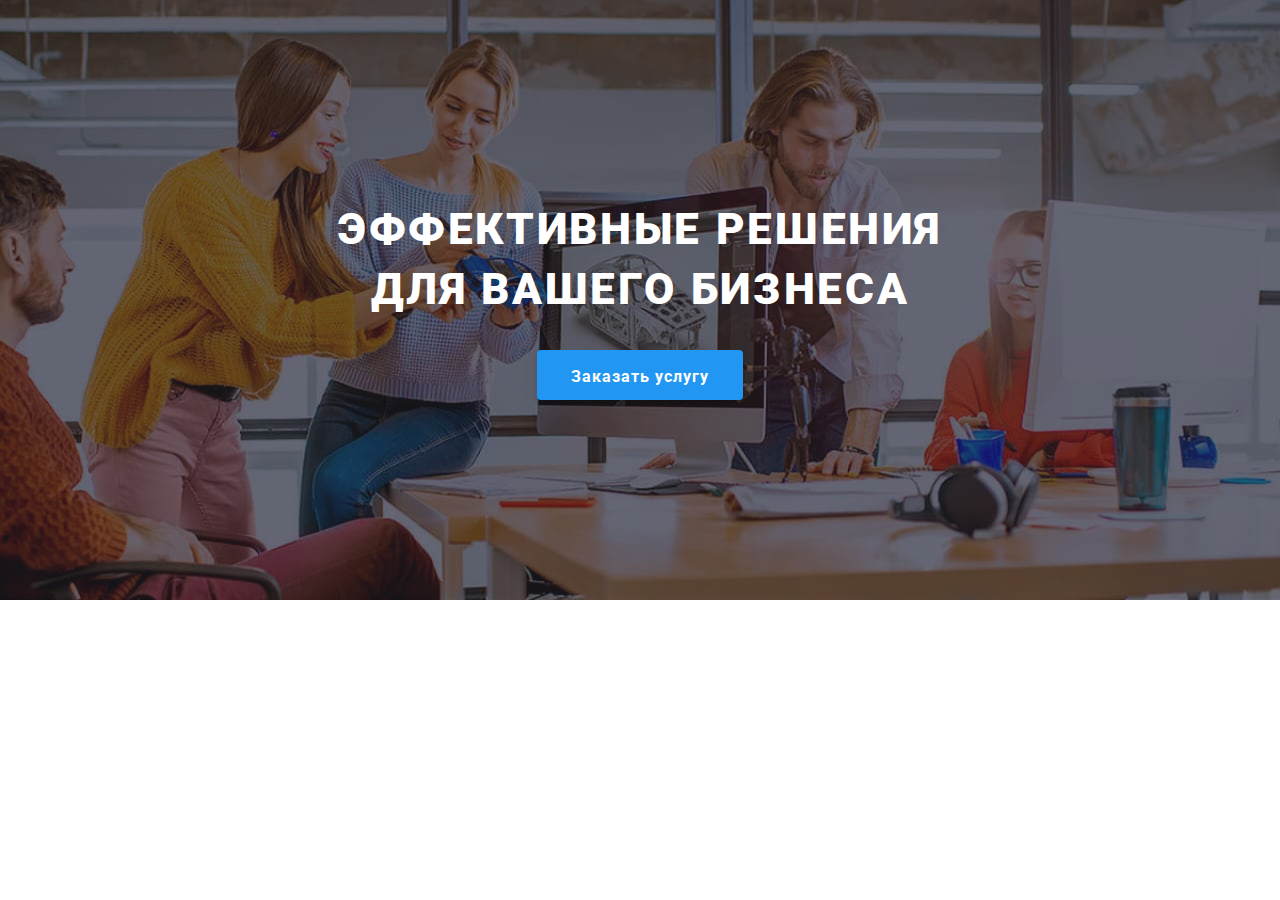
==== commit 42e20dd2: "modal адаптив" ====
--- a/index.html
+++ b/index.html
@@ -41,12 +41,12 @@
     </header>        -->
     <main>
         <!-- Герой-->         
-        <!-- <section class="hero">
+        <section class="hero">
             <div class="container hero-background">
                     <h1 class="hero-title">Эффективные решения <br>для вашего бизнеса</h1>
                     <button type="button" class="hero-btn" data-modal-open>Заказать услугу</button>
             </div>        
-        </section>         -->
+        </section>        
         <!--Наши преимущества--> 
         <!-- <section class="feature section">
             <div class="container"> 
@@ -326,7 +326,7 @@
     </main>
     <!--Футер-->
     
-    <footer class="footer">
+    <!-- <footer class="footer">
         <div class="container footer-container">
             <div class="footer-address-social-container">
             <div class="footer-address footer-address-container">
@@ -393,7 +393,7 @@
 				</form>
             </div>
         </div>    
-    </footer>
+    </footer> -->
     <div class="backdrop is-hidden" data-modal>
             <div class="modal">
                 <button type="button" class="modal-close" data-modal-close>
--- a/css/main.min.css
+++ b/css/main.min.css
@@ -1,4 +1,4 @@
 :root{--primary-text-color: #212121;--text-color: #757575;--accent-color: #2196F3;--white-color: #FFFFFF;--primary-background-color: #E5E5E5;--second-background-color: #2F303A}p,h1,h2,h3,h4,h5,h6{margin:0}ul,ol{margin:0;padding:0;list-style:none}button{cursor:pointer}img{display:block;max-width:100%;width:100%;height:auto}body{font-family:roboto, sans-serif;color:var(--primary-text-color)}*{box-sizing:border-box}.section{padding-top:60px;padding-bottom:60px}@media screen and (min-width: 1200px){.section{padding-top:94px;padding-bottom:94px}}.visually-hidden{position:absolute;width:1px;height:1px;margin:-1px;border:0;padding:0;white-space:nowrap;clip-path:inset(100%);clip:rect(0 0 0 0);overflow:hidden}.container{width:100%;margin:0 auto;padding-left:15px;padding-right:15px}@media screen and (min-width: 480px){.container{width:480px}}@media screen and (min-width: 768px){.container{width:768px}}@media screen and (min-width: 1200px){.container{width:1200px}}.header{padding-top:24px;padding-bottom:25px;margin:0 auto;border-bottom:1px solid #ececec;background:#FFFFFF}.header-container{display:flex;align-items:center}.navigation{display:flex;align-items:center}.logo{display:block;text-decoration-line:none;font-family:Raleway,  sans-serif;font-weight:700;font-size:26px;line-height:1.19;letter-spacing:0.03em}.header-logo{color:#000000}.logo__web{font-family:Raleway, sans-serif;font-weight:bold;font-size:26px;line-height:1.19;letter-spacing:0.03em;color:var(--accent-color)}.navigation__list{display:flex;margin-left:93px}.navigation__item+.navigation__item{margin-left:50px}.navigation__link{display:block;text-decoration-line:none;color:var(--primary-text-color);font-weight:500;font-size:14px;line-height:1.14;letter-spacing:0.02em;transition:color 250ms cubic-bezier(0.4, 0, 0.2, 1)}.navigation__link:hover,.navigation__link:focus{color:var(--accent-color)}.navigation-current{position:relative;color:var(--accent-color)}.navigation-current::after{content:'';display:block;position:absolute;margin-top:28px;width:100%;height:4px;border-radius:2px;background-color:#2196F3}.contact-list{display:flex}.header-contact-list{margin-left:auto}.contact__item+.contact__item{margin-left:50px}.contact__link{display:flex;text-decoration-line:none;color:var(--text-color);font-weight:500;font-size:14px;line-height:1.14;letter-spacing:0.02em;align-items:center;justify-content:center;transition:color 250ms cubic-bezier(0.4, 0, 0.2, 1)}.contact__link:hover,.contact__link:focus{color:var(--accent-color)}.contact__icon{fill:currentColor;margin-right:10px}.contact__icon:hover,.contact__icon:focus{fill:currentColor}.hero{padding-top:118px;padding-bottom:118px;background-color:#2F303A;background-image:linear-gradient(to right, rgba(47,48,58,0.4), rgba(47,48,58,0.4)),url(../images/hero-bg.jpg);margin:0 auto;background-repeat:no-repeat;background-position:center;background-size:cover}@media screen and (min-width: 1200px){.hero{padding-top:200px;padding-bottom:200px}}.hero-title{margin:0 auto;margin-top:0;margin-bottom:30px;font-weight:900;font-size:26px;line-height:1.62;letter-spacing:0.06em;text-transform:uppercase;text-align:center;color:var(--white-color)}@media screen and (min-width: 1200px){.hero-title{font-size:44px;line-height:1.36}}.hero-btn{display:block;margin:0 auto;background:var(--accent-color);font-family:inherit;min-width:200px;height:50px;font-weight:bold;font-size:16px;line-height:1.87;letter-spacing:0.06em;color:var(--white-color);box-shadow:0px 4px 4px rgba(0,0,0,0.15);border-radius:4px;padding:10px 32px;text-align:center;border:2px solid transparent;transition:background-color 250ms cubic-bezier(0.4, 0, 0.2, 1)}.hero-btn:hover,.hero-btn:focus{background:#188CE8;box-shadow:0px 4px 4px rgba(0,0,0,0.15);border-radius:4px}@media screen and (min-width: 768px){.feature-list{display:flex;flex-wrap:wrap;margin-left:-30px;margin-bottom:-30px}}@media screen and (min-width: 1200px){.feature-list{margin-bottom:0}}@media screen and (min-width: 768px){.feature-list__item{width:calc(100%/2 - 30px);margin-left:30px;margin-bottom:30px}}@media screen and (min-width: 1200px){.feature-list__item{width:270px}.feature-list__item+.feature-list__item{margin-left:30px}}.feature-list__icon-container{display:flex;width:100%;height:120px;background-color:#F5F4FA;border-radius:4px;margin-bottom:30px;align-items:center;justify-content:center}.feature-list__title{margin-top:0;margin-bottom:10px;font-size:14px;line-height:1.14;letter-spacing:0.03em;text-transform:uppercase;color:var(--primary-text-color);text-align:center}@media screen and (min-width: 768px){.feature-list__title{text-align:unset}}.feature-list__text{margin-top:0;margin-bottom:0;font-size:14px;line-height:1.71;letter-spacing:0.03em;color:var(--text-color)}.activity{display:none;padding-top:0}@media screen and (min-width: 1200px){.activity{display:unset}}.activity-list{display:flex}.activity-list__item{width:370px;position:relative}.activity-list__item+.activity-list__item{margin-left:30px}.activity-list__text{position:absolute;bottom:0;left:0;width:100%;height:70px;font-size:14px;line-height:1.14;text-align:center;letter-spacing:0.03em;text-transform:uppercase;padding-top:27px;padding-bottom:27px;color:#FFFFFF;background:rgba(47,48,58,0.8)}.activity-title{margin-top:0;margin-bottom:50px;font-size:36px;line-height:1.17;letter-spacing:0.03em;text-align:center;color:var(--primary-text-color)}.team{background:#F5F4FA}.team-list{margin-bottom:-30px}@media screen and (min-width: 768px){.team-list{display:flex;flex-wrap:wrap;margin-left:-30px}}@media screen and (min-width: 1200px){.team-list{margin-bottom:0}}.team-list__item{box-shadow:0px 1px 3px rgba(0,0,0,0.12),0px 1px 1px rgba(0,0,0,0.14),0px 2px 1px rgba(0,0,0,0.2);border-radius:0px 0px 4px 4px;margin-bottom:30px}@media screen and (min-width: 768px){.team-list__item{width:calc(100%/2 - 30px);margin-left:30px}}@media screen and (min-width: 1200px){.team-list__item{width:270px}.team-list__item+.team-list__item{margin-left:30px}}.team-title{margin-top:0;margin-bottom:30px;font-size:28px;line-height:1.17;letter-spacing:0.03em;text-align:center;color:var(--primary-text-color)}@media screen and (min-width: 1200px){.team-title{margin-bottom:50px;font-size:36px}}.team-list__footer{padding-top:30px;padding-bottom:24px;background:#FFFFFF}@media screen and (min-width: 1200px){.team-list__footer{padding-bottom:30px}}.team-list__text{margin-top:0;margin-bottom:16px;font-size:16px;line-height:1.19;text-align:center;letter-spacing:0.03em;color:var(--primary-text-color)}.team-list__name{margin-top:0;font-weight:500;font-size:16px;line-height:1.19;text-align:center;letter-spacing:0.03em;color:var(--text-color);margin-bottom:10px}.social{display:flex;justify-content:center}.social__item{width:44px;height:44px}.social__item+.social__item{margin-left:10px}.social__link{width:100%;height:100%;border-radius:50%;display:flex;align-items:center;justify-content:center;transition:background-color 250ms cubic-bezier(0.4, 0, 0.2, 1),fill 250ms cubic-bezier(0.4, 0, 0.2, 1)}.team-social-link{fill:#AFB1B8;margin-bottom:30px}.team-social-link:hover,.team-social-link:focus{background-color:#2196F3;fill:#FFFFFF}.customers{background-color:#FFFFFF}.customers-list{display:flex;flex-wrap:wrap;margin-left:-30px;margin-bottom:-30px}@media screen and (min-width: 1200px){.customers-list{margin-bottom:0}}.customers-list__item{height:92px;box-sizing:border-box;width:calc(100%/2 - 30px);margin-left:30px;margin-bottom:30px}@media screen and (min-width: 768px){.customers-list__item{width:calc(100%/3 - 30px)}}@media screen and (min-width: 1200px){.customers-list__item{width:170px}}.customers-list__link{width:100%;height:100%;display:flex;border:1px solid #AFB1B8;border-radius:4px;align-items:center;justify-content:center;fill:#AFB1B8;transition:border-color 250ms cubic-bezier(0.4, 0, 0.2, 1),fill 250ms cubic-bezier(0.4, 0, 0.2, 1)}.customers-list__link:hover,.customers-list__link:focus{border-color:#2196F3;fill:#2196F3}.customers-title{margin-top:0;margin-bottom:30px;font-size:28px;line-height:1.17;text-align:center;letter-spacing:0.03em;color:#212121}@media screen and (min-width: 1200px){.customers-title{margin-bottom:50px;font-size:36px}}.footer{background-color:var(--second-background-color)}@media screen and (min-width: 1200px){.footer-container{display:flex}}.footer-address{padding-top:60px;text-align:center}@media screen and (min-width: 1200px){.footer-address{text-align:unset;padding-bottom:60px}}.footer-address-container{margin-bottom:52px}@media screen and (min-width: 1200px){.footer-address-container{margin-right:70px;margin-bottom:0}}.logo{display:block;text-decoration-line:none;font-family:Raleway,- sans-serif;font-weight:700;font-size:26px;line-height:1.19;letter-spacing:0.03em}.footer-address__logo{margin-bottom:20px;color:var(--white-color)}.footer-address__address{display:block;margin-bottom:8px;text-decoration-line:none;font-style:normal;font-size:14px;line-height:1.71;letter-spacing:0.03em;color:var(--white-color)}@media screen and (min-width: 1200px){.footer-address__address{margin-bottom:9px}}.footer-address__contact{display:block;margin-bottom:8px;text-decoration-line:none;font-style:normal;font-size:14px;line-height:1.71;letter-spacing:0.03em;color:rgba(255,255,255,0.6);transition:color 250ms cubic-bezier(0.4, 0, 0.2, 1)}.footer-address__contact:hover,.footer-address__contact:focus{color:var(--accent-color)}@media screen and (min-width: 1200px){.footer-address__contact{margin-bottom:9px}}.footer-social{text-align:center}@media screen and (min-width: 1200px){.footer-social{text-align:unset;padding-top:72px;padding-bottom:100px}}.footer-social-container{margin-bottom:60px}@media screen and (min-width: 1200px){.footer-social-container{margin-right:93px;margin-bottom:0}}.social-title{font-weight:700;font-size:14px;line-height:1.14;letter-spacing:0.03em;text-transform:uppercase;margin-bottom:20px;color:#FFFFFF}.social{display:flex;justify-content:center}.social__item{width:44px;height:44px}.social__item+.social__item{margin-left:10px}.social__link{width:100%;height:100%;border-radius:50%;display:flex;align-items:center;justify-content:center;transition:background-color 250ms cubic-bezier(0.4, 0, 0.2, 1)}.footer-social-link{background-color:rgba(255,255,255,0.1);fill:#FFFFFF}.footer-social-link:hover,.footer-social-link:focus{background-color:#2196F3}@media screen and (min-width: 768px){.footer-address-social-container{display:flex;align-items:center;justify-content:space-around}}.footer-form-container{text-align:center;padding-bottom:60px}@media screen and (min-width: 1200px){.footer-form-container{text-align:unset;padding-bottom:0;margin-top:72px}}.form-title{font-weight:700;font-size:14px;line-height:1.14;letter-spacing:0.03em;text-transform:uppercase;margin-bottom:20px;color:#FFFFFF}@media screen and (min-width: 1200px){.footer-send{display:flex;align-items:center;justify-content:center;text-align:center}}.footer-send__input{margin:0 auto;margin-bottom:20px;display:block;width:450px;height:50px;padding-left:16px;color:#FFFFFF;background-color:rgba(33,150,243,0);border:1px solid rgba(255,255,255,0.3);box-sizing:border-box;filter:drop-shadow(0px 4px 4px rgba(0,0,0,0.15));border-radius:4px}.footer-send__input::placeholder{font-size:16px;line-height:1.25;letter-spacing:0.03em;color:rgba(255,255,255,0.6)}@media screen and (min-width: 1200px){.footer-send__input{margin:unset;width:358px;margin-bottom:0}}.footer-send__submit-button{margin:0 auto;display:block;text-align:center;min-width:200px;height:50px;padding:10px 29px;background:#2196F3;box-shadow:0px 4px 4px rgba(0,0,0,0.15);border-radius:4px;font-weight:700;font-size:16px;line-height:1.87;display:flex;align-items:center;justify-content:center;text-align:center;letter-spacing:0.06em;border:2px solid transparent;transition:background 250ms cubic-bezier(0.4, 0, 0.2, 1);color:#FFFFFF;fill:#FFFFFF}.footer-send__submit-button:hover,.footer-send__submit-button:focus{background:#188CE8}@media screen and (min-width: 1200px){.footer-send__submit-button{margin:unset;margin-left:12px}}.footer-send__icon{margin-left:10px}.portfolio{background:#FFFFFF}.portfolio-btn-list{display:flex;flex-wrap:wrap;margin-left:-8px}@media screen and (min-width: 768px){.portfolio-btn-list{justify-content:center}}.portfolio-btn-item{margin-left:8px;margin-bottom:15px}@media screen and (min-width: 768px){.portfolio-btn-item{margin-bottom:30px}}@media screen and (min-width: 1200px){.portfolio-btn-item{margin-bottom:50px}}.portfolio-btn{display:block;background-color:#F5F4FA;font-family:inherit;font-weight:500;font-size:16px;line-height:1.62;letter-spacing:0.03em;text-align:center;color:var(--primary-text-color);border-radius:4px;padding:6px 22px;border:2px solid transparent;transition:color 250ms cubic-bezier(0.4, 0, 0.2, 1),background-color 250ms cubic-bezier(0.4, 0, 0.2, 1),box-shadow 250ms cubic-bezier(0.4, 0, 0.2, 1)}.portfolio-btn:hover,.portfolio-btn:focus{background-color:var(--accent-color);font-weight:500;font-size:16px;line-height:1.62;letter-spacing:0.03em;text-align:center;color:var(--white-color);box-shadow:0px 3px 1px rgba(0,0,0,0.1),0px 1px 2px rgba(0,0,0,0.08),0px 2px 2px rgba(0,0,0,0.12);border-radius:4px}.portfolio-list{margin-top:30px;margin-bottom:-30px}@media screen and (min-width: 768px){.portfolio-list{margin-left:-30px;display:flex;flex-wrap:wrap;margin-top:0}}.portfolio-list-item{margin-bottom:30px;transition:box-shadow 250ms cubic-bezier(0.4, 0, 0.2, 1)}.portfolio-list-item:hover,.portfolio-list-item:focus{box-shadow:0px 1px 1px rgba(0,0,0,0.12),0px 4px 4px rgba(0,0,0,0.06),1px 4px 6px rgba(0,0,0,0.16)}@media screen and (min-width: 768px){.portfolio-list-item{width:calc(100%/2 - 30px);margin-left:30px}}@media screen and (min-width: 1200px){.portfolio-list-item{width:calc(100%/3 - 30px);width:370px}}.portfolio-item-wrap{position:relative;overflow:hidden}.potfolio-top-text{position:absolute;top:0;height:100%;font-size:18px;line-height:1.56;letter-spacing:0.03em;padding:63px 24px;color:#FFFFFF;background:rgba(33,150,243,0.9);transform:translateY(101%);transition:transform 250ms cubic-bezier(0.4, 0, 0.2, 1)}.portfolio-list-item:hover .potfolio-top-text,.portfolio-list-item:focus .potfolio-top-text{transform:translateY(0)}.portfolio-list-footer{padding:20px 24px;border-right:1px solid #ececec;border-bottom:1px solid #ececec;border-left:1px solid #ececec}.portfolio-list-title{margin-bottom:4px;font-size:18px;line-height:2;letter-spacing:0.06em;color:var(--primary-text-color)}.portfolio-list-text{font-size:16px;line-height:1.87;letter-spacing:0.03em;color:var(--text-color)}.backdrop{width:100vw;height:100vh;background-color:rgba(0,0,0,0.2);position:fixed;top:0;transition:opacity 250ms, visibility 250ms}.modal{width:528px;min-height:581px;background-color:#fff;box-shadow:0px 1px 3px rgba(0,0,0,0.12),0px 1px 1px rgba(0,0,0,0.14),0px 2px 1px rgba(0,0,0,0.2);border-radius:4px;position:absolute;top:50%;left:50%;transform:translate(-50%, -50%);padding:40px}.modal-close{position:absolute;top:8px;right:8px;width:30px;height:30px;border-radius:50%;display:flex;align-items:center;justify-content:center;background:#FFFFFF;border:1px solid rgba(0,0,0,0.1);fill:#212121}.modal-close-icon{fill:currentColor}.modal-close:hover .modal-close-icon,.modal-close:focus .modal-close-icon{fill:var(--accent-color)}.is-hidden{opacity:0;visibility:none;pointer-events:none}.modal-title{font-weight:700;font-size:20px;line-height:1.15;text-align:center;letter-spacing:0.03em;margin-bottom:12px;color:#212121}.modal-input{width:100%;height:40px;border:1px solid rgba(33,33,33,0.2);border-radius:4px;font-size:12px;padding-left:42px;outline:none;appearance:none}.modal-input:hover,.modal-input:focus{border-color:var(--accent-color)}.form-label{font-size:12px;line-height:1.16;letter-spacing:0.01em;margin-bottom:4px;color:#757575}.input-wrap{position:relative}.input-icon{position:absolute;left:15px;top:50%;transform:translateY(-50%)}.modal-input:hover+.input-icon,.modal-input:focus+.input-icon{fill:var(--accent-color)}.form-field{margin-bottom:10px}.modal-textarea{width:100%;height:120px;border:1px solid rgba(33,33,33,0.2);border-radius:4px;font-size:12px;padding:12px;resize:none;outline:none;appearance:none;margin-bottom:10px;color:rgba(117,117,117,0.5)}.modal-textarea::placeholder{font-size:12px;line-height:1.16;letter-spacing:0.01em}.modal-textarea:hover,.modal-textarea:focus{border-color:var(--accent-color)}.input-check-icon{width:16px;height:15px;border:2px solid #212121;border-radius:2px;margin-right:9px;display:flex;align-items:center;justify-content:center}.policy-icon{fill:transparent}.policy-check:checked+.policy-text .policy-icon{fill:#ffffff}.policy-text{font-size:14px;line-height:1.71;letter-spacing:0.03em;display:flex;align-items:center;margin-bottom:30px;color:#757575}.policy-check:checked+.policy-text>.input-check-icon{background-color:var(--accent-color);border:none}.policy-conditions{font-size:14px;line-height:1.71;letter-spacing:0.03em;text-decoration-line:underline;margin-left:5px;color:#2196F3}.submit-button{display:block;margin:0 auto;text-align:center;min-width:200px;height:50px;padding-top:10px 55px;background:#2196F3;box-shadow:0px 4px 4px rgba(0,0,0,0.15);border-radius:4px;font-weight:700;font-size:16px;line-height:1.87;text-align:center;letter-spacing:0.06em;border:2px solid transparent;transition:background 250ms cubic-bezier(0.4, 0, 0.2, 1);color:#FFFFFF}.submit-button:hover,.submit-button:focus{background:#188CE8}
+ sans-serif;font-weight:700;font-size:26px;line-height:1.19;letter-spacing:0.03em}.footer-address__logo{margin-bottom:20px;color:var(--white-color)}.footer-address__address{display:block;margin-bottom:8px;text-decoration-line:none;font-style:normal;font-size:14px;line-height:1.71;letter-spacing:0.03em;color:var(--white-color)}@media screen and (min-width: 1200px){.footer-address__address{margin-bottom:9px}}.footer-address__contact{display:block;margin-bottom:8px;text-decoration-line:none;font-style:normal;font-size:14px;line-height:1.71;letter-spacing:0.03em;color:rgba(255,255,255,0.6);transition:color 250ms cubic-bezier(0.4, 0, 0.2, 1)}.footer-address__contact:hover,.footer-address__contact:focus{color:var(--accent-color)}@media screen and (min-width: 1200px){.footer-address__contact{margin-bottom:9px}}.footer-social{text-align:center}@media screen and (min-width: 1200px){.footer-social{text-align:unset;padding-top:72px;padding-bottom:100px}}.footer-social-container{margin-bottom:60px}@media screen and (min-width: 1200px){.footer-social-container{margin-right:93px;margin-bottom:0}}.social-title{font-weight:700;font-size:14px;line-height:1.14;letter-spacing:0.03em;text-transform:uppercase;margin-bottom:20px;color:#FFFFFF}.social{display:flex;justify-content:center}.social__item{width:44px;height:44px}.social__item+.social__item{margin-left:10px}.social__link{width:100%;height:100%;border-radius:50%;display:flex;align-items:center;justify-content:center;transition:background-color 250ms cubic-bezier(0.4, 0, 0.2, 1)}.footer-social-link{background-color:rgba(255,255,255,0.1);fill:#FFFFFF}.footer-social-link:hover,.footer-social-link:focus{background-color:#2196F3}@media screen and (min-width: 768px){.footer-address-social-container{display:flex;align-items:center;justify-content:space-around}}.footer-form-container{text-align:center;padding-bottom:60px}@media screen and (min-width: 1200px){.footer-form-container{text-align:unset;padding-bottom:0;margin-top:72px}}.form-title{font-weight:700;font-size:14px;line-height:1.14;letter-spacing:0.03em;text-transform:uppercase;margin-bottom:20px;color:#FFFFFF}@media screen and (min-width: 1200px){.footer-send{display:flex;align-items:center;justify-content:center;text-align:center}}.footer-send__input{margin:0 auto;margin-bottom:20px;display:block;width:450px;height:50px;padding-left:16px;color:#FFFFFF;background-color:rgba(33,150,243,0);border:1px solid rgba(255,255,255,0.3);box-sizing:border-box;filter:drop-shadow(0px 4px 4px rgba(0,0,0,0.15));border-radius:4px}.footer-send__input::placeholder{font-size:16px;line-height:1.25;letter-spacing:0.03em;color:rgba(255,255,255,0.6)}@media screen and (min-width: 1200px){.footer-send__input{margin:unset;width:358px;margin-bottom:0}}.footer-send__submit-button{margin:0 auto;display:block;text-align:center;min-width:200px;height:50px;padding:10px 29px;background:#2196F3;box-shadow:0px 4px 4px rgba(0,0,0,0.15);border-radius:4px;font-weight:700;font-size:16px;line-height:1.87;display:flex;align-items:center;justify-content:center;text-align:center;letter-spacing:0.06em;border:2px solid transparent;transition:background 250ms cubic-bezier(0.4, 0, 0.2, 1);color:#FFFFFF;fill:#FFFFFF}.footer-send__submit-button:hover,.footer-send__submit-button:focus{background:#188CE8}@media screen and (min-width: 1200px){.footer-send__submit-button{margin:unset;margin-left:12px}}.footer-send__icon{margin-left:10px}.portfolio{background:#FFFFFF}.portfolio-btn-list{display:flex;flex-wrap:wrap;margin-left:-8px}@media screen and (min-width: 768px){.portfolio-btn-list{justify-content:center}}.portfolio-btn-item{margin-left:8px;margin-bottom:15px}@media screen and (min-width: 768px){.portfolio-btn-item{margin-bottom:30px}}@media screen and (min-width: 1200px){.portfolio-btn-item{margin-bottom:50px}}.portfolio-btn{display:block;background-color:#F5F4FA;font-family:inherit;font-weight:500;font-size:16px;line-height:1.62;letter-spacing:0.03em;text-align:center;color:var(--primary-text-color);border-radius:4px;padding:6px 22px;border:2px solid transparent;transition:color 250ms cubic-bezier(0.4, 0, 0.2, 1),background-color 250ms cubic-bezier(0.4, 0, 0.2, 1),box-shadow 250ms cubic-bezier(0.4, 0, 0.2, 1)}.portfolio-btn:hover,.portfolio-btn:focus{background-color:var(--accent-color);font-weight:500;font-size:16px;line-height:1.62;letter-spacing:0.03em;text-align:center;color:var(--white-color);box-shadow:0px 3px 1px rgba(0,0,0,0.1),0px 1px 2px rgba(0,0,0,0.08),0px 2px 2px rgba(0,0,0,0.12);border-radius:4px}.portfolio-list{margin-top:30px;margin-bottom:-30px}@media screen and (min-width: 768px){.portfolio-list{margin-left:-30px;display:flex;flex-wrap:wrap;margin-top:0}}.portfolio-list-item{margin-bottom:30px;transition:box-shadow 250ms cubic-bezier(0.4, 0, 0.2, 1)}.portfolio-list-item:hover,.portfolio-list-item:focus{box-shadow:0px 1px 1px rgba(0,0,0,0.12),0px 4px 4px rgba(0,0,0,0.06),1px 4px 6px rgba(0,0,0,0.16)}@media screen and (min-width: 768px){.portfolio-list-item{width:calc(100%/2 - 30px);margin-left:30px}}@media screen and (min-width: 1200px){.portfolio-list-item{width:calc(100%/3 - 30px);width:370px}}.portfolio-item-wrap{position:relative;overflow:hidden}.potfolio-top-text{position:absolute;top:0;height:100%;font-size:18px;line-height:1.56;letter-spacing:0.03em;padding:63px 24px;color:#FFFFFF;background:rgba(33,150,243,0.9);transform:translateY(101%);transition:transform 250ms cubic-bezier(0.4, 0, 0.2, 1)}.portfolio-list-item:hover .potfolio-top-text,.portfolio-list-item:focus .potfolio-top-text{transform:translateY(0)}.portfolio-list-footer{padding:20px 24px;border-right:1px solid #ececec;border-bottom:1px solid #ececec;border-left:1px solid #ececec}.portfolio-list-title{margin-bottom:4px;font-size:18px;line-height:2;letter-spacing:0.06em;color:var(--primary-text-color)}.portfolio-list-text{font-size:16px;line-height:1.87;letter-spacing:0.03em;color:var(--text-color)}.backdrop{width:100vw;height:100vh;background-color:rgba(0,0,0,0.2);position:fixed;top:0;transition:opacity 250ms, visibility 250ms}.modal{width:450px;min-height:609px;background-color:#fff;box-shadow:0px 1px 3px rgba(0,0,0,0.12),0px 1px 1px rgba(0,0,0,0.14),0px 2px 1px rgba(0,0,0,0.2);border-radius:4px;position:absolute;top:50%;left:50%;transform:translate(-50%, -50%);padding:40px}@media screen and (min-width: 1200px){.modal{width:528px;min-height:581px}}.modal-close{position:absolute;top:8px;right:8px;width:30px;height:30px;border-radius:50%;display:flex;align-items:center;justify-content:center;background:#FFFFFF;border:1px solid rgba(0,0,0,0.1);fill:#212121}.modal-close-icon{fill:currentColor}.modal-close:hover .modal-close-icon,.modal-close:focus .modal-close-icon{fill:var(--accent-color)}.is-hidden{opacity:0;visibility:none;pointer-events:none}.modal-title{font-weight:700;font-size:20px;line-height:1.15;text-align:center;letter-spacing:0.03em;margin-bottom:12px;color:#212121}.modal-input{width:100%;height:40px;border:1px solid rgba(33,33,33,0.2);border-radius:4px;font-size:12px;padding-left:42px;outline:none;appearance:none}.modal-input:hover,.modal-input:focus{border-color:var(--accent-color)}.form-label{font-size:12px;line-height:1.16;letter-spacing:0.01em;margin-bottom:4px;color:#757575}.input-wrap{position:relative}.input-icon{position:absolute;left:15px;top:50%;transform:translateY(-50%)}.modal-input:hover+.input-icon,.modal-input:focus+.input-icon{fill:var(--accent-color)}.form-field{margin-bottom:10px}.modal-textarea{width:100%;height:120px;border:1px solid rgba(33,33,33,0.2);border-radius:4px;font-size:12px;padding:12px;resize:none;outline:none;appearance:none;margin-bottom:10px;color:rgba(117,117,117,0.5)}.modal-textarea::placeholder{font-size:12px;line-height:1.16;letter-spacing:0.01em}.modal-textarea:hover,.modal-textarea:focus{border-color:var(--accent-color)}.input-check-icon{width:16px;height:15px;border:2px solid #212121;border-radius:2px;margin-right:9px;display:flex;align-items:center;justify-content:center}.policy-icon{fill:transparent}.policy-check:checked+.policy-text .policy-icon{fill:#ffffff}.policy-text{font-size:12px;line-height:1.71;letter-spacing:0.03em;display:flex;align-items:center;margin-bottom:30px;color:#757575}.policy-check:checked+.policy-text>.input-check-icon{background-color:var(--accent-color);border:none}@media screen and (min-width: 1200px){.policy-text{font-size:14px}}.policy-conditions{font-size:12px;line-height:1.71;letter-spacing:0.03em;text-decoration-line:underline;margin-left:5px;color:#2196F3}@media screen and (min-width: 1200px){.policy-conditions{font-size:14px}}.submit-button{display:block;margin:0 auto;text-align:center;min-width:200px;height:50px;padding-top:10px 55px;background:#2196F3;box-shadow:0px 4px 4px rgba(0,0,0,0.15);border-radius:4px;font-weight:700;font-size:16px;line-height:1.87;text-align:center;letter-spacing:0.06em;border:2px solid transparent;transition:background 250ms cubic-bezier(0.4, 0, 0.2, 1);color:#FFFFFF}.submit-button:hover,.submit-button:focus{background:#188CE8}
 /*# sourceMappingURL=main.min.css.map */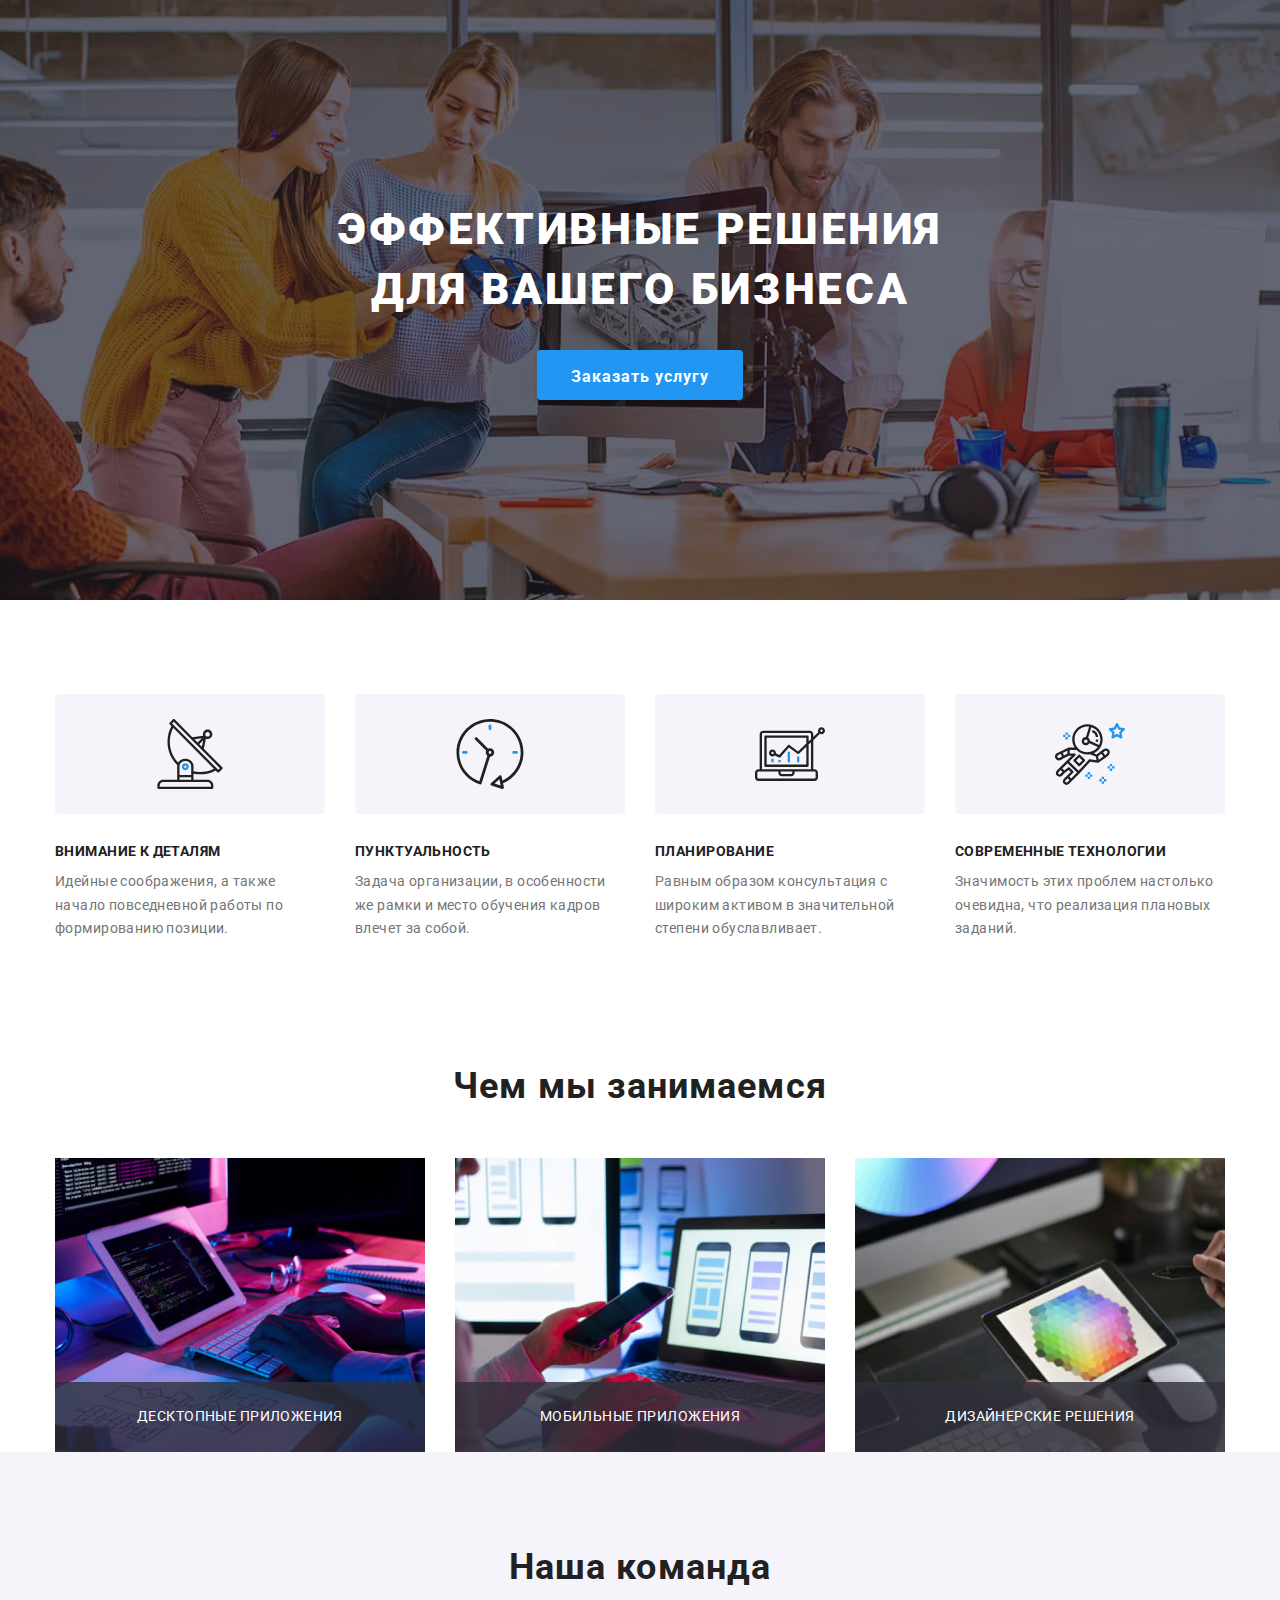
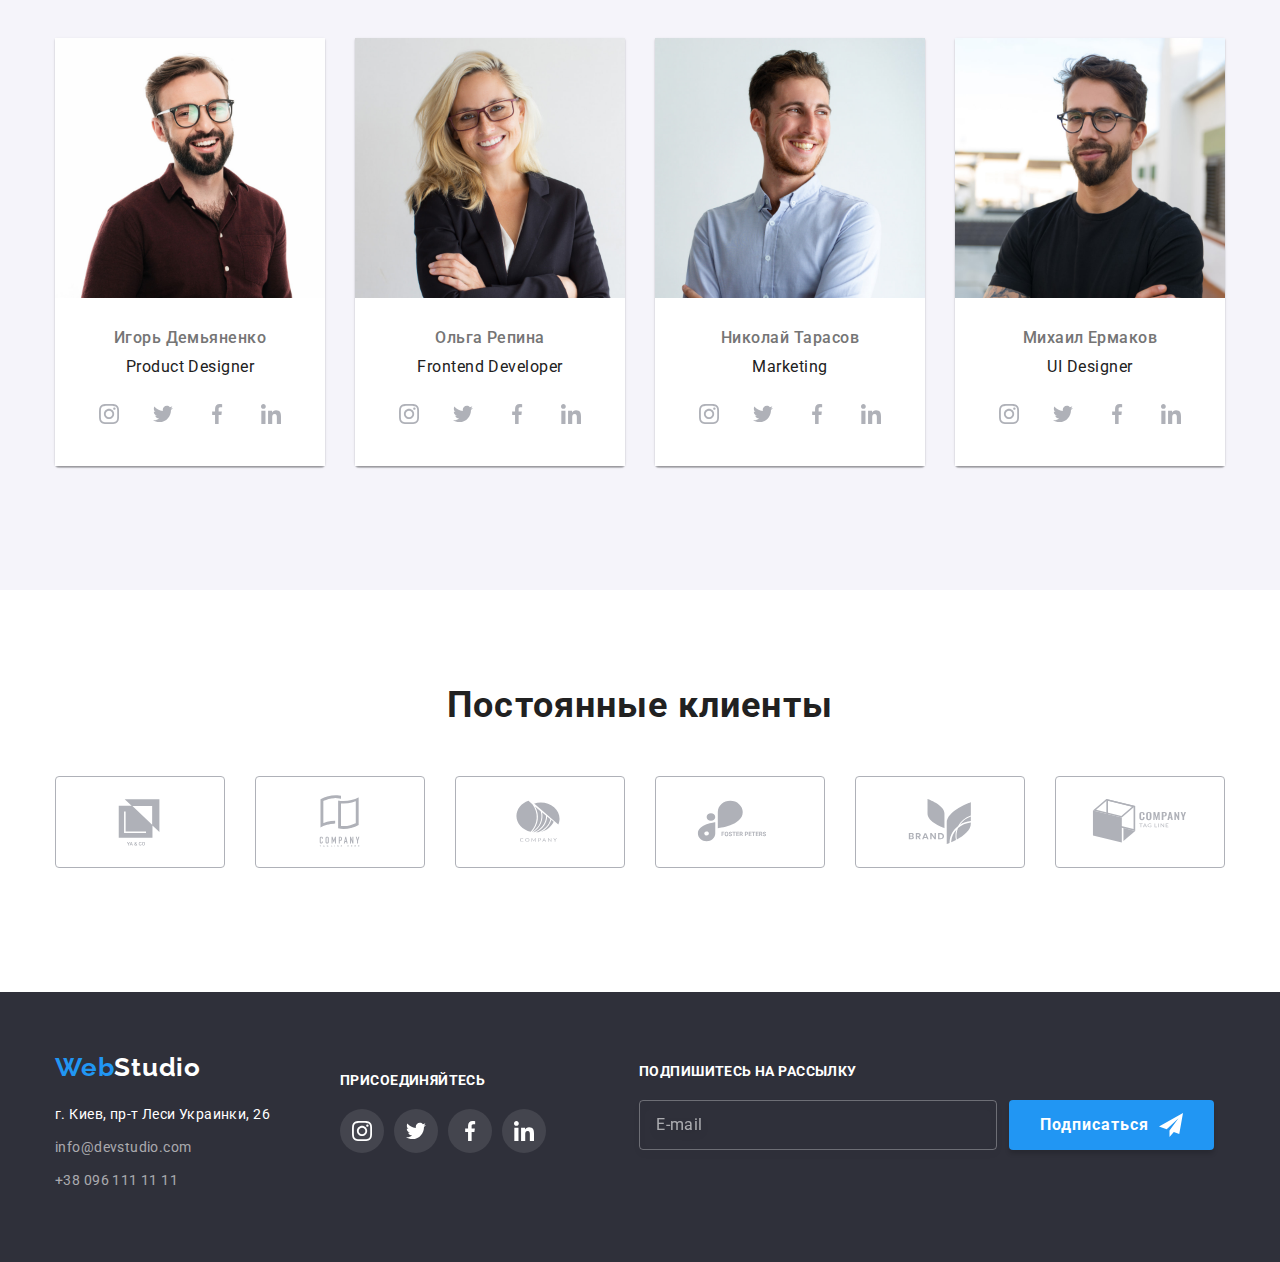
==== commit 4a9f246d: "модал адаптів" ====
--- a/index.html
+++ b/index.html
@@ -48,7 +48,7 @@
             </div>        
         </section>        
         <!--Наши преимущества--> 
-        <!-- <section class="feature section">
+        <section class="feature section">
             <div class="container"> 
                 <h2 class="visually-hidden">Наши преимущества</h2>
                 <ul class="feature-list list">
@@ -90,9 +90,9 @@
                     </li>
                 </ul>
             </div>        
-        </section>       -->
+        </section>      
         <!--Чем мы занимаемся-->         
-        <!-- <section class="activity section">
+        <section class="activity section">
             <div class="container">
                 <h2 class="activity-title">Чем мы занимаемся</h2>
                 <ul class="activity-list list">
@@ -110,9 +110,9 @@
                     </li>
                 </ul>
             </div>    
-        </section>         -->
+        </section>        
         <!--Наша команда-->        
-        <!-- <section class="team section">
+        <section class="team section">
             <div class="container">
                 <h2 class="team-title">Наша команда</h2>
                 <ul class="team-list list">
@@ -266,9 +266,9 @@
                     </li>
                 </ul>
             </div>    
-        </section> -->
+        </section>
         <!--Постоянные клиенты-->         
-        <!-- <section class="customers section">
+        <section class="customers section">
             <div class="container">
                 <h2 class="customers-title">Постоянные клиенты</h2>
                 <ul class="customers-list list">
@@ -322,11 +322,11 @@
                     </li>
                 </ul>
             </div>    
-        </section>         -->
+        </section>        
     </main>
     <!--Футер-->
     
-    <!-- <footer class="footer">
+    <footer class="footer">
         <div class="container footer-container">
             <div class="footer-address-social-container">
             <div class="footer-address footer-address-container">
@@ -393,7 +393,7 @@
 				</form>
             </div>
         </div>    
-    </footer> -->
+    </footer>
     <div class="backdrop is-hidden" data-modal>
             <div class="modal">
                 <button type="button" class="modal-close" data-modal-close>
--- a/css/main.min.css
+++ b/css/main.min.css
@@ -1,4 +1,4 @@
 :root{--primary-text-color: #212121;--text-color: #757575;--accent-color: #2196F3;--white-color: #FFFFFF;--primary-background-color: #E5E5E5;--second-background-color: #2F303A}p,h1,h2,h3,h4,h5,h6{margin:0}ul,ol{margin:0;padding:0;list-style:none}button{cursor:pointer}img{display:block;max-width:100%;width:100%;height:auto}body{font-family:roboto, sans-serif;color:var(--primary-text-color)}*{box-sizing:border-box}.section{padding-top:60px;padding-bottom:60px}@media screen and (min-width: 1200px){.section{padding-top:94px;padding-bottom:94px}}.visually-hidden{position:absolute;width:1px;height:1px;margin:-1px;border:0;padding:0;white-space:nowrap;clip-path:inset(100%);clip:rect(0 0 0 0);overflow:hidden}.container{width:100%;margin:0 auto;padding-left:15px;padding-right:15px}@media screen and (min-width: 480px){.container{width:480px}}@media screen and (min-width: 768px){.container{width:768px}}@media screen and (min-width: 1200px){.container{width:1200px}}.header{padding-top:24px;padding-bottom:25px;margin:0 auto;border-bottom:1px solid #ececec;background:#FFFFFF}.header-container{display:flex;align-items:center}.navigation{display:flex;align-items:center}.logo{display:block;text-decoration-line:none;font-family:Raleway,  sans-serif;font-weight:700;font-size:26px;line-height:1.19;letter-spacing:0.03em}.header-logo{color:#000000}.logo__web{font-family:Raleway, sans-serif;font-weight:bold;font-size:26px;line-height:1.19;letter-spacing:0.03em;color:var(--accent-color)}.navigation__list{display:flex;margin-left:93px}.navigation__item+.navigation__item{margin-left:50px}.navigation__link{display:block;text-decoration-line:none;color:var(--primary-text-color);font-weight:500;font-size:14px;line-height:1.14;letter-spacing:0.02em;transition:color 250ms cubic-bezier(0.4, 0, 0.2, 1)}.navigation__link:hover,.navigation__link:focus{color:var(--accent-color)}.navigation-current{position:relative;color:var(--accent-color)}.navigation-current::after{content:'';display:block;position:absolute;margin-top:28px;width:100%;height:4px;border-radius:2px;background-color:#2196F3}.contact-list{display:flex}.header-contact-list{margin-left:auto}.contact__item+.contact__item{margin-left:50px}.contact__link{display:flex;text-decoration-line:none;color:var(--text-color);font-weight:500;font-size:14px;line-height:1.14;letter-spacing:0.02em;align-items:center;justify-content:center;transition:color 250ms cubic-bezier(0.4, 0, 0.2, 1)}.contact__link:hover,.contact__link:focus{color:var(--accent-color)}.contact__icon{fill:currentColor;margin-right:10px}.contact__icon:hover,.contact__icon:focus{fill:currentColor}.hero{padding-top:118px;padding-bottom:118px;background-color:#2F303A;background-image:linear-gradient(to right, rgba(47,48,58,0.4), rgba(47,48,58,0.4)),url(../images/hero-bg.jpg);margin:0 auto;background-repeat:no-repeat;background-position:center;background-size:cover}@media screen and (min-width: 1200px){.hero{padding-top:200px;padding-bottom:200px}}.hero-title{margin:0 auto;margin-top:0;margin-bottom:30px;font-weight:900;font-size:26px;line-height:1.62;letter-spacing:0.06em;text-transform:uppercase;text-align:center;color:var(--white-color)}@media screen and (min-width: 1200px){.hero-title{font-size:44px;line-height:1.36}}.hero-btn{display:block;margin:0 auto;background:var(--accent-color);font-family:inherit;min-width:200px;height:50px;font-weight:bold;font-size:16px;line-height:1.87;letter-spacing:0.06em;color:var(--white-color);box-shadow:0px 4px 4px rgba(0,0,0,0.15);border-radius:4px;padding:10px 32px;text-align:center;border:2px solid transparent;transition:background-color 250ms cubic-bezier(0.4, 0, 0.2, 1)}.hero-btn:hover,.hero-btn:focus{background:#188CE8;box-shadow:0px 4px 4px rgba(0,0,0,0.15);border-radius:4px}@media screen and (min-width: 768px){.feature-list{display:flex;flex-wrap:wrap;margin-left:-30px;margin-bottom:-30px}}@media screen and (min-width: 1200px){.feature-list{margin-bottom:0}}@media screen and (min-width: 768px){.feature-list__item{width:calc(100%/2 - 30px);margin-left:30px;margin-bottom:30px}}@media screen and (min-width: 1200px){.feature-list__item{width:270px}.feature-list__item+.feature-list__item{margin-left:30px}}.feature-list__icon-container{display:flex;width:100%;height:120px;background-color:#F5F4FA;border-radius:4px;margin-bottom:30px;align-items:center;justify-content:center}.feature-list__title{margin-top:0;margin-bottom:10px;font-size:14px;line-height:1.14;letter-spacing:0.03em;text-transform:uppercase;color:var(--primary-text-color);text-align:center}@media screen and (min-width: 768px){.feature-list__title{text-align:unset}}.feature-list__text{margin-top:0;margin-bottom:0;font-size:14px;line-height:1.71;letter-spacing:0.03em;color:var(--text-color)}.activity{display:none;padding-top:0}@media screen and (min-width: 1200px){.activity{display:unset}}.activity-list{display:flex}.activity-list__item{width:370px;position:relative}.activity-list__item+.activity-list__item{margin-left:30px}.activity-list__text{position:absolute;bottom:0;left:0;width:100%;height:70px;font-size:14px;line-height:1.14;text-align:center;letter-spacing:0.03em;text-transform:uppercase;padding-top:27px;padding-bottom:27px;color:#FFFFFF;background:rgba(47,48,58,0.8)}.activity-title{margin-top:0;margin-bottom:50px;font-size:36px;line-height:1.17;letter-spacing:0.03em;text-align:center;color:var(--primary-text-color)}.team{background:#F5F4FA}.team-list{margin-bottom:-30px}@media screen and (min-width: 768px){.team-list{display:flex;flex-wrap:wrap;margin-left:-30px}}@media screen and (min-width: 1200px){.team-list{margin-bottom:0}}.team-list__item{box-shadow:0px 1px 3px rgba(0,0,0,0.12),0px 1px 1px rgba(0,0,0,0.14),0px 2px 1px rgba(0,0,0,0.2);border-radius:0px 0px 4px 4px;margin-bottom:30px}@media screen and (min-width: 768px){.team-list__item{width:calc(100%/2 - 30px);margin-left:30px}}@media screen and (min-width: 1200px){.team-list__item{width:270px}.team-list__item+.team-list__item{margin-left:30px}}.team-title{margin-top:0;margin-bottom:30px;font-size:28px;line-height:1.17;letter-spacing:0.03em;text-align:center;color:var(--primary-text-color)}@media screen and (min-width: 1200px){.team-title{margin-bottom:50px;font-size:36px}}.team-list__footer{padding-top:30px;padding-bottom:24px;background:#FFFFFF}@media screen and (min-width: 1200px){.team-list__footer{padding-bottom:30px}}.team-list__text{margin-top:0;margin-bottom:16px;font-size:16px;line-height:1.19;text-align:center;letter-spacing:0.03em;color:var(--primary-text-color)}.team-list__name{margin-top:0;font-weight:500;font-size:16px;line-height:1.19;text-align:center;letter-spacing:0.03em;color:var(--text-color);margin-bottom:10px}.social{display:flex;justify-content:center}.social__item{width:44px;height:44px}.social__item+.social__item{margin-left:10px}.social__link{width:100%;height:100%;border-radius:50%;display:flex;align-items:center;justify-content:center;transition:background-color 250ms cubic-bezier(0.4, 0, 0.2, 1),fill 250ms cubic-bezier(0.4, 0, 0.2, 1)}.team-social-link{fill:#AFB1B8;margin-bottom:30px}.team-social-link:hover,.team-social-link:focus{background-color:#2196F3;fill:#FFFFFF}.customers{background-color:#FFFFFF}.customers-list{display:flex;flex-wrap:wrap;margin-left:-30px;margin-bottom:-30px}@media screen and (min-width: 1200px){.customers-list{margin-bottom:0}}.customers-list__item{height:92px;box-sizing:border-box;width:calc(100%/2 - 30px);margin-left:30px;margin-bottom:30px}@media screen and (min-width: 768px){.customers-list__item{width:calc(100%/3 - 30px)}}@media screen and (min-width: 1200px){.customers-list__item{width:170px}}.customers-list__link{width:100%;height:100%;display:flex;border:1px solid #AFB1B8;border-radius:4px;align-items:center;justify-content:center;fill:#AFB1B8;transition:border-color 250ms cubic-bezier(0.4, 0, 0.2, 1),fill 250ms cubic-bezier(0.4, 0, 0.2, 1)}.customers-list__link:hover,.customers-list__link:focus{border-color:#2196F3;fill:#2196F3}.customers-title{margin-top:0;margin-bottom:30px;font-size:28px;line-height:1.17;text-align:center;letter-spacing:0.03em;color:#212121}@media screen and (min-width: 1200px){.customers-title{margin-bottom:50px;font-size:36px}}.footer{background-color:var(--second-background-color)}@media screen and (min-width: 1200px){.footer-container{display:flex}}.footer-address{padding-top:60px;text-align:center}@media screen and (min-width: 1200px){.footer-address{text-align:unset;padding-bottom:60px}}.footer-address-container{margin-bottom:52px}@media screen and (min-width: 1200px){.footer-address-container{margin-right:70px;margin-bottom:0}}.logo{display:block;text-decoration-line:none;font-family:Raleway,- sans-serif;font-weight:700;font-size:26px;line-height:1.19;letter-spacing:0.03em}.footer-address__logo{margin-bottom:20px;color:var(--white-color)}.footer-address__address{display:block;margin-bottom:8px;text-decoration-line:none;font-style:normal;font-size:14px;line-height:1.71;letter-spacing:0.03em;color:var(--white-color)}@media screen and (min-width: 1200px){.footer-address__address{margin-bottom:9px}}.footer-address__contact{display:block;margin-bottom:8px;text-decoration-line:none;font-style:normal;font-size:14px;line-height:1.71;letter-spacing:0.03em;color:rgba(255,255,255,0.6);transition:color 250ms cubic-bezier(0.4, 0, 0.2, 1)}.footer-address__contact:hover,.footer-address__contact:focus{color:var(--accent-color)}@media screen and (min-width: 1200px){.footer-address__contact{margin-bottom:9px}}.footer-social{text-align:center}@media screen and (min-width: 1200px){.footer-social{text-align:unset;padding-top:72px;padding-bottom:100px}}.footer-social-container{margin-bottom:60px}@media screen and (min-width: 1200px){.footer-social-container{margin-right:93px;margin-bottom:0}}.social-title{font-weight:700;font-size:14px;line-height:1.14;letter-spacing:0.03em;text-transform:uppercase;margin-bottom:20px;color:#FFFFFF}.social{display:flex;justify-content:center}.social__item{width:44px;height:44px}.social__item+.social__item{margin-left:10px}.social__link{width:100%;height:100%;border-radius:50%;display:flex;align-items:center;justify-content:center;transition:background-color 250ms cubic-bezier(0.4, 0, 0.2, 1)}.footer-social-link{background-color:rgba(255,255,255,0.1);fill:#FFFFFF}.footer-social-link:hover,.footer-social-link:focus{background-color:#2196F3}@media screen and (min-width: 768px){.footer-address-social-container{display:flex;align-items:center;justify-content:space-around}}.footer-form-container{text-align:center;padding-bottom:60px}@media screen and (min-width: 1200px){.footer-form-container{text-align:unset;padding-bottom:0;margin-top:72px}}.form-title{font-weight:700;font-size:14px;line-height:1.14;letter-spacing:0.03em;text-transform:uppercase;margin-bottom:20px;color:#FFFFFF}@media screen and (min-width: 1200px){.footer-send{display:flex;align-items:center;justify-content:center;text-align:center}}.footer-send__input{margin:0 auto;margin-bottom:20px;display:block;width:450px;height:50px;padding-left:16px;color:#FFFFFF;background-color:rgba(33,150,243,0);border:1px solid rgba(255,255,255,0.3);box-sizing:border-box;filter:drop-shadow(0px 4px 4px rgba(0,0,0,0.15));border-radius:4px}.footer-send__input::placeholder{font-size:16px;line-height:1.25;letter-spacing:0.03em;color:rgba(255,255,255,0.6)}@media screen and (min-width: 1200px){.footer-send__input{margin:unset;width:358px;margin-bottom:0}}.footer-send__submit-button{margin:0 auto;display:block;text-align:center;min-width:200px;height:50px;padding:10px 29px;background:#2196F3;box-shadow:0px 4px 4px rgba(0,0,0,0.15);border-radius:4px;font-weight:700;font-size:16px;line-height:1.87;display:flex;align-items:center;justify-content:center;text-align:center;letter-spacing:0.06em;border:2px solid transparent;transition:background 250ms cubic-bezier(0.4, 0, 0.2, 1);color:#FFFFFF;fill:#FFFFFF}.footer-send__submit-button:hover,.footer-send__submit-button:focus{background:#188CE8}@media screen and (min-width: 1200px){.footer-send__submit-button{margin:unset;margin-left:12px}}.footer-send__icon{margin-left:10px}.portfolio{background:#FFFFFF}.portfolio-btn-list{display:flex;flex-wrap:wrap;margin-left:-8px}@media screen and (min-width: 768px){.portfolio-btn-list{justify-content:center}}.portfolio-btn-item{margin-left:8px;margin-bottom:15px}@media screen and (min-width: 768px){.portfolio-btn-item{margin-bottom:30px}}@media screen and (min-width: 1200px){.portfolio-btn-item{margin-bottom:50px}}.portfolio-btn{display:block;background-color:#F5F4FA;font-family:inherit;font-weight:500;font-size:16px;line-height:1.62;letter-spacing:0.03em;text-align:center;color:var(--primary-text-color);border-radius:4px;padding:6px 22px;border:2px solid transparent;transition:color 250ms cubic-bezier(0.4, 0, 0.2, 1),background-color 250ms cubic-bezier(0.4, 0, 0.2, 1),box-shadow 250ms cubic-bezier(0.4, 0, 0.2, 1)}.portfolio-btn:hover,.portfolio-btn:focus{background-color:var(--accent-color);font-weight:500;font-size:16px;line-height:1.62;letter-spacing:0.03em;text-align:center;color:var(--white-color);box-shadow:0px 3px 1px rgba(0,0,0,0.1),0px 1px 2px rgba(0,0,0,0.08),0px 2px 2px rgba(0,0,0,0.12);border-radius:4px}.portfolio-list{margin-top:30px;margin-bottom:-30px}@media screen and (min-width: 768px){.portfolio-list{margin-left:-30px;display:flex;flex-wrap:wrap;margin-top:0}}.portfolio-list-item{margin-bottom:30px;transition:box-shadow 250ms cubic-bezier(0.4, 0, 0.2, 1)}.portfolio-list-item:hover,.portfolio-list-item:focus{box-shadow:0px 1px 1px rgba(0,0,0,0.12),0px 4px 4px rgba(0,0,0,0.06),1px 4px 6px rgba(0,0,0,0.16)}@media screen and (min-width: 768px){.portfolio-list-item{width:calc(100%/2 - 30px);margin-left:30px}}@media screen and (min-width: 1200px){.portfolio-list-item{width:calc(100%/3 - 30px);width:370px}}.portfolio-item-wrap{position:relative;overflow:hidden}.potfolio-top-text{position:absolute;top:0;height:100%;font-size:18px;line-height:1.56;letter-spacing:0.03em;padding:63px 24px;color:#FFFFFF;background:rgba(33,150,243,0.9);transform:translateY(101%);transition:transform 250ms cubic-bezier(0.4, 0, 0.2, 1)}.portfolio-list-item:hover .potfolio-top-text,.portfolio-list-item:focus .potfolio-top-text{transform:translateY(0)}.portfolio-list-footer{padding:20px 24px;border-right:1px solid #ececec;border-bottom:1px solid #ececec;border-left:1px solid #ececec}.portfolio-list-title{margin-bottom:4px;font-size:18px;line-height:2;letter-spacing:0.06em;color:var(--primary-text-color)}.portfolio-list-text{font-size:16px;line-height:1.87;letter-spacing:0.03em;color:var(--text-color)}.backdrop{width:100vw;height:100vh;background-color:rgba(0,0,0,0.2);position:fixed;top:0;transition:opacity 250ms, visibility 250ms}.modal{width:450px;min-height:609px;background-color:#fff;box-shadow:0px 1px 3px rgba(0,0,0,0.12),0px 1px 1px rgba(0,0,0,0.14),0px 2px 1px rgba(0,0,0,0.2);border-radius:4px;position:absolute;top:50%;left:50%;transform:translate(-50%, -50%);padding:40px}@media screen and (min-width: 1200px){.modal{width:528px;min-height:581px}}.modal-close{position:absolute;top:8px;right:8px;width:30px;height:30px;border-radius:50%;display:flex;align-items:center;justify-content:center;background:#FFFFFF;border:1px solid rgba(0,0,0,0.1);fill:#212121}.modal-close-icon{fill:currentColor}.modal-close:hover .modal-close-icon,.modal-close:focus .modal-close-icon{fill:var(--accent-color)}.is-hidden{opacity:0;visibility:none;pointer-events:none}.modal-title{font-weight:700;font-size:20px;line-height:1.15;text-align:center;letter-spacing:0.03em;margin-bottom:12px;color:#212121}.modal-input{width:100%;height:40px;border:1px solid rgba(33,33,33,0.2);border-radius:4px;font-size:12px;padding-left:42px;outline:none;appearance:none}.modal-input:hover,.modal-input:focus{border-color:var(--accent-color)}.form-label{font-size:12px;line-height:1.16;letter-spacing:0.01em;margin-bottom:4px;color:#757575}.input-wrap{position:relative}.input-icon{position:absolute;left:15px;top:50%;transform:translateY(-50%)}.modal-input:hover+.input-icon,.modal-input:focus+.input-icon{fill:var(--accent-color)}.form-field{margin-bottom:10px}.modal-textarea{width:100%;height:120px;border:1px solid rgba(33,33,33,0.2);border-radius:4px;font-size:12px;padding:12px;resize:none;outline:none;appearance:none;margin-bottom:10px;color:rgba(117,117,117,0.5)}.modal-textarea::placeholder{font-size:12px;line-height:1.16;letter-spacing:0.01em}.modal-textarea:hover,.modal-textarea:focus{border-color:var(--accent-color)}.input-check-icon{width:16px;height:15px;border:2px solid #212121;border-radius:2px;margin-right:9px;display:flex;align-items:center;justify-content:center}.policy-icon{fill:transparent}.policy-check:checked+.policy-text .policy-icon{fill:#ffffff}.policy-text{font-size:12px;line-height:1.71;letter-spacing:0.03em;display:flex;align-items:center;margin-bottom:30px;color:#757575}.policy-check:checked+.policy-text>.input-check-icon{background-color:var(--accent-color);border:none}@media screen and (min-width: 1200px){.policy-text{font-size:14px}}.policy-conditions{font-size:12px;line-height:1.71;letter-spacing:0.03em;text-decoration-line:underline;margin-left:5px;color:#2196F3}@media screen and (min-width: 1200px){.policy-conditions{font-size:14px}}.submit-button{display:block;margin:0 auto;text-align:center;min-width:200px;height:50px;padding-top:10px 55px;background:#2196F3;box-shadow:0px 4px 4px rgba(0,0,0,0.15);border-radius:4px;font-weight:700;font-size:16px;line-height:1.87;text-align:center;letter-spacing:0.06em;border:2px solid transparent;transition:background 250ms cubic-bezier(0.4, 0, 0.2, 1);color:#FFFFFF}.submit-button:hover,.submit-button:focus{background:#188CE8}
+ sans-serif;font-weight:700;font-size:26px;line-height:1.19;letter-spacing:0.03em}.footer-address__logo{margin-bottom:20px;color:var(--white-color)}.footer-address__address{display:block;margin-bottom:8px;text-decoration-line:none;font-style:normal;font-size:14px;line-height:1.71;letter-spacing:0.03em;color:var(--white-color)}@media screen and (min-width: 1200px){.footer-address__address{margin-bottom:9px}}.footer-address__contact{display:block;margin-bottom:8px;text-decoration-line:none;font-style:normal;font-size:14px;line-height:1.71;letter-spacing:0.03em;color:rgba(255,255,255,0.6);transition:color 250ms cubic-bezier(0.4, 0, 0.2, 1)}.footer-address__contact:hover,.footer-address__contact:focus{color:var(--accent-color)}@media screen and (min-width: 1200px){.footer-address__contact{margin-bottom:9px}}.footer-social{text-align:center}@media screen and (min-width: 1200px){.footer-social{text-align:unset;padding-top:72px;padding-bottom:100px}}.footer-social-container{margin-bottom:60px}@media screen and (min-width: 1200px){.footer-social-container{margin-right:93px;margin-bottom:0}}.social-title{font-weight:700;font-size:14px;line-height:1.14;letter-spacing:0.03em;text-transform:uppercase;margin-bottom:20px;color:#FFFFFF}.social{display:flex;justify-content:center}.social__item{width:44px;height:44px}.social__item+.social__item{margin-left:10px}.social__link{width:100%;height:100%;border-radius:50%;display:flex;align-items:center;justify-content:center;transition:background-color 250ms cubic-bezier(0.4, 0, 0.2, 1)}.footer-social-link{background-color:rgba(255,255,255,0.1);fill:#FFFFFF}.footer-social-link:hover,.footer-social-link:focus{background-color:#2196F3}@media screen and (min-width: 768px){.footer-address-social-container{display:flex;align-items:center;justify-content:space-around}}.footer-form-container{text-align:center;padding-bottom:60px}@media screen and (min-width: 1200px){.footer-form-container{text-align:unset;padding-bottom:0;margin-top:72px}}.form-title{font-weight:700;font-size:14px;line-height:1.14;letter-spacing:0.03em;text-transform:uppercase;margin-bottom:20px;color:#FFFFFF}@media screen and (min-width: 1200px){.footer-send{display:flex;align-items:center;justify-content:center;text-align:center}}.footer-send__input{margin:0 auto;margin-bottom:20px;display:block;width:450px;height:50px;padding-left:16px;color:#FFFFFF;background-color:rgba(33,150,243,0);border:1px solid rgba(255,255,255,0.3);box-sizing:border-box;filter:drop-shadow(0px 4px 4px rgba(0,0,0,0.15));border-radius:4px}.footer-send__input::placeholder{font-size:16px;line-height:1.25;letter-spacing:0.03em;color:rgba(255,255,255,0.6)}@media screen and (min-width: 1200px){.footer-send__input{margin:unset;width:358px;margin-bottom:0}}.footer-send__submit-button{margin:0 auto;display:block;text-align:center;min-width:200px;height:50px;padding:10px 29px;background:#2196F3;box-shadow:0px 4px 4px rgba(0,0,0,0.15);border-radius:4px;font-weight:700;font-size:16px;line-height:1.87;display:flex;align-items:center;justify-content:center;text-align:center;letter-spacing:0.06em;border:2px solid transparent;transition:background 250ms cubic-bezier(0.4, 0, 0.2, 1);color:#FFFFFF;fill:#FFFFFF}.footer-send__submit-button:hover,.footer-send__submit-button:focus{background:#188CE8}@media screen and (min-width: 1200px){.footer-send__submit-button{margin:unset;margin-left:12px}}.footer-send__icon{margin-left:10px}.portfolio{background:#FFFFFF}.portfolio-btn-list{display:flex;flex-wrap:wrap;margin-left:-8px}@media screen and (min-width: 768px){.portfolio-btn-list{justify-content:center}}.portfolio-btn-item{margin-left:8px;margin-bottom:15px}@media screen and (min-width: 768px){.portfolio-btn-item{margin-bottom:30px}}@media screen and (min-width: 1200px){.portfolio-btn-item{margin-bottom:50px}}.portfolio-btn{display:block;background-color:#F5F4FA;font-family:inherit;font-weight:500;font-size:16px;line-height:1.62;letter-spacing:0.03em;text-align:center;color:var(--primary-text-color);border-radius:4px;padding:6px 22px;border:2px solid transparent;transition:color 250ms cubic-bezier(0.4, 0, 0.2, 1),background-color 250ms cubic-bezier(0.4, 0, 0.2, 1),box-shadow 250ms cubic-bezier(0.4, 0, 0.2, 1)}.portfolio-btn:hover,.portfolio-btn:focus{background-color:var(--accent-color);font-weight:500;font-size:16px;line-height:1.62;letter-spacing:0.03em;text-align:center;color:var(--white-color);box-shadow:0px 3px 1px rgba(0,0,0,0.1),0px 1px 2px rgba(0,0,0,0.08),0px 2px 2px rgba(0,0,0,0.12);border-radius:4px}.portfolio-list{margin-top:30px;margin-bottom:-30px}@media screen and (min-width: 768px){.portfolio-list{margin-left:-30px;display:flex;flex-wrap:wrap;margin-top:0}}.portfolio-list-item{margin-bottom:30px;transition:box-shadow 250ms cubic-bezier(0.4, 0, 0.2, 1)}.portfolio-list-item:hover,.portfolio-list-item:focus{box-shadow:0px 1px 1px rgba(0,0,0,0.12),0px 4px 4px rgba(0,0,0,0.06),1px 4px 6px rgba(0,0,0,0.16)}@media screen and (min-width: 768px){.portfolio-list-item{width:calc(100%/2 - 30px);margin-left:30px}}@media screen and (min-width: 1200px){.portfolio-list-item{width:calc(100%/3 - 30px);width:370px}}.portfolio-item-wrap{position:relative;overflow:hidden}.potfolio-top-text{position:absolute;top:0;height:100%;font-size:18px;line-height:1.56;letter-spacing:0.03em;padding:63px 24px;color:#FFFFFF;background:rgba(33,150,243,0.9);transform:translateY(101%);transition:transform 250ms cubic-bezier(0.4, 0, 0.2, 1)}.portfolio-list-item:hover .potfolio-top-text,.portfolio-list-item:focus .potfolio-top-text{transform:translateY(0)}.portfolio-list-footer{padding:20px 24px;border-right:1px solid #ececec;border-bottom:1px solid #ececec;border-left:1px solid #ececec}.portfolio-list-title{margin-bottom:4px;font-size:18px;line-height:2;letter-spacing:0.06em;color:var(--primary-text-color)}.portfolio-list-text{font-size:16px;line-height:1.87;letter-spacing:0.03em;color:var(--text-color)}.backdrop{width:100vw;height:100vh;background-color:rgba(0,0,0,0.2);position:fixed;top:0;padding-left:15px;padding-right:15px;overflow-y:scroll;transition:opacity 250ms, visibility 250ms}.modal{position:relative;width:450px;min-height:609px;background-color:#fff;box-shadow:0px 1px 3px rgba(0,0,0,0.12),0px 1px 1px rgba(0,0,0,0.14),0px 2px 1px rgba(0,0,0,0.2);border-radius:4px;padding:40px}@media screen and (min-width: 768px){.modal{position:absolute;top:50%;left:50%;transform:translate(-50%, -50%)}}@media screen and (min-width: 1200px){.modal{width:528px;min-height:581px}}.modal-close{position:absolute;top:8px;right:8px;width:30px;height:30px;border-radius:50%;display:flex;align-items:center;justify-content:center;background:#FFFFFF;border:1px solid rgba(0,0,0,0.1);fill:#212121}.modal-close-icon{fill:currentColor}.modal-close:hover .modal-close-icon,.modal-close:focus .modal-close-icon{fill:var(--accent-color)}.is-hidden{opacity:0;visibility:none;pointer-events:none}.modal-title{font-weight:700;font-size:20px;line-height:1.15;text-align:center;letter-spacing:0.03em;margin-bottom:12px;color:#212121}.modal-input{width:100%;height:40px;border:1px solid rgba(33,33,33,0.2);border-radius:4px;font-size:12px;padding-left:42px;outline:none;appearance:none}.modal-input:hover,.modal-input:focus{border-color:var(--accent-color)}.form-label{font-size:12px;line-height:1.16;letter-spacing:0.01em;margin-bottom:4px;color:#757575}.input-wrap{position:relative}.input-icon{position:absolute;left:15px;top:50%;transform:translateY(-50%)}.modal-input:hover+.input-icon,.modal-input:focus+.input-icon{fill:var(--accent-color)}.form-field{margin-bottom:10px}.modal-textarea{width:100%;height:120px;border:1px solid rgba(33,33,33,0.2);border-radius:4px;font-size:12px;padding:12px;resize:none;outline:none;appearance:none;margin-bottom:10px;color:rgba(117,117,117,0.5)}.modal-textarea::placeholder{font-size:12px;line-height:1.16;letter-spacing:0.01em}.modal-textarea:hover,.modal-textarea:focus{border-color:var(--accent-color)}.input-check-icon{width:16px;height:15px;border:2px solid #212121;border-radius:2px;margin-right:9px;display:flex;align-items:center;justify-content:center}.policy-icon{fill:transparent}.policy-check:checked+.policy-text .policy-icon{fill:#ffffff}.policy-text{font-size:12px;line-height:1.71;letter-spacing:0.03em;display:flex;align-items:center;margin-bottom:30px;color:#757575}.policy-check:checked+.policy-text>.input-check-icon{background-color:var(--accent-color);border:none}@media screen and (min-width: 1200px){.policy-text{font-size:14px}}.policy-conditions{font-size:12px;line-height:1.71;letter-spacing:0.03em;text-decoration-line:underline;margin-left:5px;color:#2196F3}@media screen and (min-width: 1200px){.policy-conditions{font-size:14px}}.submit-button{display:block;margin:0 auto;text-align:center;min-width:200px;height:50px;padding-top:10px 55px;background:#2196F3;box-shadow:0px 4px 4px rgba(0,0,0,0.15);border-radius:4px;font-weight:700;font-size:16px;line-height:1.87;text-align:center;letter-spacing:0.06em;border:2px solid transparent;transition:background 250ms cubic-bezier(0.4, 0, 0.2, 1);color:#FFFFFF}.submit-button:hover,.submit-button:focus{background:#188CE8}
 /*# sourceMappingURL=main.min.css.map */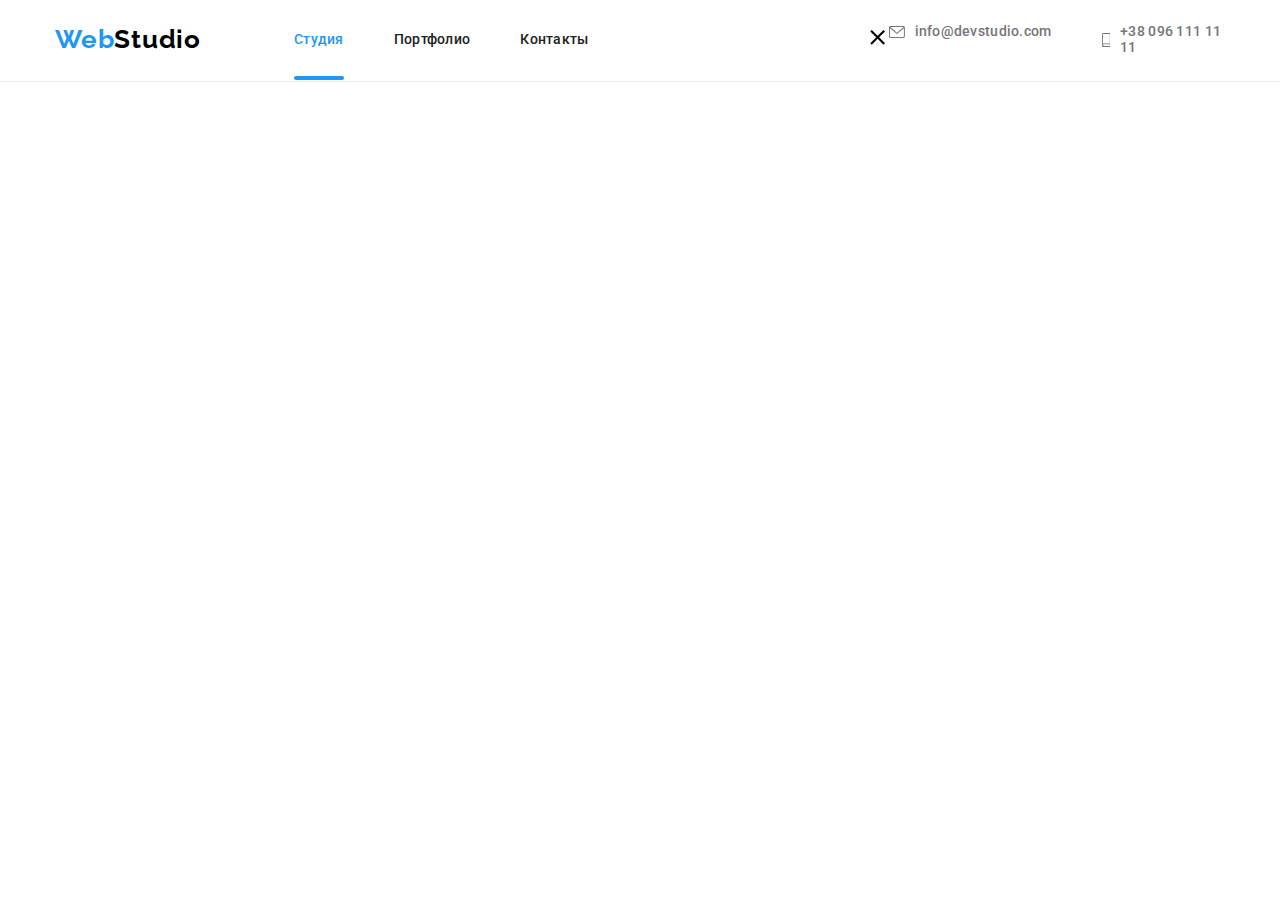
==== commit 36be4e76: "modal adaptive" ====
--- a/index.html
+++ b/index.html
@@ -13,7 +13,7 @@
 </head>
 <body>
     <!--Шапка сайта-->
-    <!-- <header class="header">
+    <header class="header">
         <div class="container header-container">
             <nav class="navigation">
                 <a href="./index.html" class="logo header-logo"><span class="logo__web">Web</span>Studio</a>
@@ -22,6 +22,17 @@
                     <li class="navigation__item"><a href="./portfolio.html" class="navigation__link">Портфолио</a></li>
                     <li class="navigation__item"><a href="" class="navigation__link">Контакты</a></li>
                 </ul>
+                <button type="button" class="menu-button is-open" data-menu-button>
+                    <svg width="24" 
+                        height="24"
+                        aria-label="Переключатель мобильного меню">
+                        <use class="icon-cross" href="./images/symbol-defs.svg#icon-close"></use>
+                        <use class="icon-menu" href="./images/symbol-defs.svg#icon-menu"></use>
+                    </svg>
+                </button>
+                <div class="menu-mobile-container" data-menu>
+                    ddd
+                </div>
             </nav>
             <ul class="contact-list header-contact-list list">
                 <li class="contact__item"><a href="mailto:info@devstudio.com" class="contact__link">
@@ -38,17 +49,17 @@
                     +38 096 111 11 11</a></li>
             </ul>
         </div>
-    </header>        -->
+    </header>       
     <main>
         <!-- Герой-->         
-        <section class="hero">
+        <!-- <section class="hero">
             <div class="container hero-background">
                     <h1 class="hero-title">Эффективные решения <br>для вашего бизнеса</h1>
                     <button type="button" class="hero-btn" data-modal-open>Заказать услугу</button>
             </div>        
-        </section>        
+        </section>         -->
         <!--Наши преимущества--> 
-        <section class="feature section">
+        <!-- <section class="feature section">
             <div class="container"> 
                 <h2 class="visually-hidden">Наши преимущества</h2>
                 <ul class="feature-list list">
@@ -90,10 +101,10 @@
                     </li>
                 </ul>
             </div>        
-        </section>      
+        </section>       -->
         <!--Чем мы занимаемся-->         
-        <section class="activity section">
-            <div class="container">
+        <!-- <section class="activity section">
+            <div class="container activity-container">
                 <h2 class="activity-title">Чем мы занимаемся</h2>
                 <ul class="activity-list list">
                     <li class="activity-list__item">
@@ -110,9 +121,9 @@
                     </li>
                 </ul>
             </div>    
-        </section>        
+        </section>         -->
         <!--Наша команда-->        
-        <section class="team section">
+        <!-- <section class="team section">
             <div class="container">
                 <h2 class="team-title">Наша команда</h2>
                 <ul class="team-list list">
@@ -266,9 +277,9 @@
                     </li>
                 </ul>
             </div>    
-        </section>
+        </section> -->
         <!--Постоянные клиенты-->         
-        <section class="customers section">
+        <!-- <section class="customers section">
             <div class="container">
                 <h2 class="customers-title">Постоянные клиенты</h2>
                 <ul class="customers-list list">
@@ -323,10 +334,10 @@
                 </ul>
             </div>    
         </section>        
-    </main>
+    </main> -->
     <!--Футер-->
     
-    <footer class="footer">
+    <!-- <footer class="footer">
         <div class="container footer-container">
             <div class="footer-address-social-container">
             <div class="footer-address footer-address-container">
@@ -393,7 +404,10 @@
 				</form>
             </div>
         </div>    
-    </footer>
+    </footer> -->
+
+    <!--backdrop-->
+
     <div class="backdrop is-hidden" data-modal>
             <div class="modal">
                 <button type="button" class="modal-close" data-modal-close>
@@ -480,6 +494,7 @@
                 </form>
             </div>
     </div>
-    <script src="./js/modal.js"></script>         
+    <script src="./js/modal.js"></script>  
+    <script src="./js/menu.js"></script>         
 </body>
 </html>--- a/css/main.min.css
+++ b/css/main.min.css
@@ -1,4 +1,4 @@
-:root{--primary-text-color: #212121;--text-color: #757575;--accent-color: #2196F3;--white-color: #FFFFFF;--primary-background-color: #E5E5E5;--second-background-color: #2F303A}p,h1,h2,h3,h4,h5,h6{margin:0}ul,ol{margin:0;padding:0;list-style:none}button{cursor:pointer}img{display:block;max-width:100%;width:100%;height:auto}body{font-family:roboto, sans-serif;color:var(--primary-text-color)}*{box-sizing:border-box}.section{padding-top:60px;padding-bottom:60px}@media screen and (min-width: 1200px){.section{padding-top:94px;padding-bottom:94px}}.visually-hidden{position:absolute;width:1px;height:1px;margin:-1px;border:0;padding:0;white-space:nowrap;clip-path:inset(100%);clip:rect(0 0 0 0);overflow:hidden}.container{width:100%;margin:0 auto;padding-left:15px;padding-right:15px}@media screen and (min-width: 480px){.container{width:480px}}@media screen and (min-width: 768px){.container{width:768px}}@media screen and (min-width: 1200px){.container{width:1200px}}.header{padding-top:24px;padding-bottom:25px;margin:0 auto;border-bottom:1px solid #ececec;background:#FFFFFF}.header-container{display:flex;align-items:center}.navigation{display:flex;align-items:center}.logo{display:block;text-decoration-line:none;font-family:Raleway,- sans-serif;font-weight:700;font-size:26px;line-height:1.19;letter-spacing:0.03em}.header-logo{color:#000000}.logo__web{font-family:Raleway, sans-serif;font-weight:bold;font-size:26px;line-height:1.19;letter-spacing:0.03em;color:var(--accent-color)}.navigation__list{display:flex;margin-left:93px}.navigation__item+.navigation__item{margin-left:50px}.navigation__link{display:block;text-decoration-line:none;color:var(--primary-text-color);font-weight:500;font-size:14px;line-height:1.14;letter-spacing:0.02em;transition:color 250ms cubic-bezier(0.4, 0, 0.2, 1)}.navigation__link:hover,.navigation__link:focus{color:var(--accent-color)}.navigation-current{position:relative;color:var(--accent-color)}.navigation-current::after{content:'';display:block;position:absolute;margin-top:28px;width:100%;height:4px;border-radius:2px;background-color:#2196F3}.contact-list{display:flex}.header-contact-list{margin-left:auto}.contact__item+.contact__item{margin-left:50px}.contact__link{display:flex;text-decoration-line:none;color:var(--text-color);font-weight:500;font-size:14px;line-height:1.14;letter-spacing:0.02em;align-items:center;justify-content:center;transition:color 250ms cubic-bezier(0.4, 0, 0.2, 1)}.contact__link:hover,.contact__link:focus{color:var(--accent-color)}.contact__icon{fill:currentColor;margin-right:10px}.contact__icon:hover,.contact__icon:focus{fill:currentColor}.hero{padding-top:118px;padding-bottom:118px;background-color:#2F303A;background-image:linear-gradient(to right, rgba(47,48,58,0.4), rgba(47,48,58,0.4)),url(../images/hero-bg.jpg);margin:0 auto;background-repeat:no-repeat;background-position:center;background-size:cover}@media screen and (min-width: 1200px){.hero{padding-top:200px;padding-bottom:200px}}.hero-title{margin:0 auto;margin-top:0;margin-bottom:30px;font-weight:900;font-size:26px;line-height:1.62;letter-spacing:0.06em;text-transform:uppercase;text-align:center;color:var(--white-color)}@media screen and (min-width: 1200px){.hero-title{font-size:44px;line-height:1.36}}.hero-btn{display:block;margin:0 auto;background:var(--accent-color);font-family:inherit;min-width:200px;height:50px;font-weight:bold;font-size:16px;line-height:1.87;letter-spacing:0.06em;color:var(--white-color);box-shadow:0px 4px 4px rgba(0,0,0,0.15);border-radius:4px;padding:10px 32px;text-align:center;border:2px solid transparent;transition:background-color 250ms cubic-bezier(0.4, 0, 0.2, 1)}.hero-btn:hover,.hero-btn:focus{background:#188CE8;box-shadow:0px 4px 4px rgba(0,0,0,0.15);border-radius:4px}@media screen and (min-width: 768px){.feature-list{display:flex;flex-wrap:wrap;margin-left:-30px;margin-bottom:-30px}}@media screen and (min-width: 1200px){.feature-list{margin-bottom:0}}@media screen and (min-width: 768px){.feature-list__item{width:calc(100%/2 - 30px);margin-left:30px;margin-bottom:30px}}@media screen and (min-width: 1200px){.feature-list__item{width:270px}.feature-list__item+.feature-list__item{margin-left:30px}}.feature-list__icon-container{display:flex;width:100%;height:120px;background-color:#F5F4FA;border-radius:4px;margin-bottom:30px;align-items:center;justify-content:center}.feature-list__title{margin-top:0;margin-bottom:10px;font-size:14px;line-height:1.14;letter-spacing:0.03em;text-transform:uppercase;color:var(--primary-text-color);text-align:center}@media screen and (min-width: 768px){.feature-list__title{text-align:unset}}.feature-list__text{margin-top:0;margin-bottom:0;font-size:14px;line-height:1.71;letter-spacing:0.03em;color:var(--text-color)}.activity{display:none;padding-top:0}@media screen and (min-width: 1200px){.activity{display:unset}}.activity-list{display:flex}.activity-list__item{width:370px;position:relative}.activity-list__item+.activity-list__item{margin-left:30px}.activity-list__text{position:absolute;bottom:0;left:0;width:100%;height:70px;font-size:14px;line-height:1.14;text-align:center;letter-spacing:0.03em;text-transform:uppercase;padding-top:27px;padding-bottom:27px;color:#FFFFFF;background:rgba(47,48,58,0.8)}.activity-title{margin-top:0;margin-bottom:50px;font-size:36px;line-height:1.17;letter-spacing:0.03em;text-align:center;color:var(--primary-text-color)}.team{background:#F5F4FA}.team-list{margin-bottom:-30px}@media screen and (min-width: 768px){.team-list{display:flex;flex-wrap:wrap;margin-left:-30px}}@media screen and (min-width: 1200px){.team-list{margin-bottom:0}}.team-list__item{box-shadow:0px 1px 3px rgba(0,0,0,0.12),0px 1px 1px rgba(0,0,0,0.14),0px 2px 1px rgba(0,0,0,0.2);border-radius:0px 0px 4px 4px;margin-bottom:30px}@media screen and (min-width: 768px){.team-list__item{width:calc(100%/2 - 30px);margin-left:30px}}@media screen and (min-width: 1200px){.team-list__item{width:270px}.team-list__item+.team-list__item{margin-left:30px}}.team-title{margin-top:0;margin-bottom:30px;font-size:28px;line-height:1.17;letter-spacing:0.03em;text-align:center;color:var(--primary-text-color)}@media screen and (min-width: 1200px){.team-title{margin-bottom:50px;font-size:36px}}.team-list__footer{padding-top:30px;padding-bottom:24px;background:#FFFFFF}@media screen and (min-width: 1200px){.team-list__footer{padding-bottom:30px}}.team-list__text{margin-top:0;margin-bottom:16px;font-size:16px;line-height:1.19;text-align:center;letter-spacing:0.03em;color:var(--primary-text-color)}.team-list__name{margin-top:0;font-weight:500;font-size:16px;line-height:1.19;text-align:center;letter-spacing:0.03em;color:var(--text-color);margin-bottom:10px}.social{display:flex;justify-content:center}.social__item{width:44px;height:44px}.social__item+.social__item{margin-left:10px}.social__link{width:100%;height:100%;border-radius:50%;display:flex;align-items:center;justify-content:center;transition:background-color 250ms cubic-bezier(0.4, 0, 0.2, 1),fill 250ms cubic-bezier(0.4, 0, 0.2, 1)}.team-social-link{fill:#AFB1B8;margin-bottom:30px}.team-social-link:hover,.team-social-link:focus{background-color:#2196F3;fill:#FFFFFF}.customers{background-color:#FFFFFF}.customers-list{display:flex;flex-wrap:wrap;margin-left:-30px;margin-bottom:-30px}@media screen and (min-width: 1200px){.customers-list{margin-bottom:0}}.customers-list__item{height:92px;box-sizing:border-box;width:calc(100%/2 - 30px);margin-left:30px;margin-bottom:30px}@media screen and (min-width: 768px){.customers-list__item{width:calc(100%/3 - 30px)}}@media screen and (min-width: 1200px){.customers-list__item{width:170px}}.customers-list__link{width:100%;height:100%;display:flex;border:1px solid #AFB1B8;border-radius:4px;align-items:center;justify-content:center;fill:#AFB1B8;transition:border-color 250ms cubic-bezier(0.4, 0, 0.2, 1),fill 250ms cubic-bezier(0.4, 0, 0.2, 1)}.customers-list__link:hover,.customers-list__link:focus{border-color:#2196F3;fill:#2196F3}.customers-title{margin-top:0;margin-bottom:30px;font-size:28px;line-height:1.17;text-align:center;letter-spacing:0.03em;color:#212121}@media screen and (min-width: 1200px){.customers-title{margin-bottom:50px;font-size:36px}}.footer{background-color:var(--second-background-color)}@media screen and (min-width: 1200px){.footer-container{display:flex}}.footer-address{padding-top:60px;text-align:center}@media screen and (min-width: 1200px){.footer-address{text-align:unset;padding-bottom:60px}}.footer-address-container{margin-bottom:52px}@media screen and (min-width: 1200px){.footer-address-container{margin-right:70px;margin-bottom:0}}.logo{display:block;text-decoration-line:none;font-family:Raleway,- sans-serif;font-weight:700;font-size:26px;line-height:1.19;letter-spacing:0.03em}.footer-address__logo{margin-bottom:20px;color:var(--white-color)}.footer-address__address{display:block;margin-bottom:8px;text-decoration-line:none;font-style:normal;font-size:14px;line-height:1.71;letter-spacing:0.03em;color:var(--white-color)}@media screen and (min-width: 1200px){.footer-address__address{margin-bottom:9px}}.footer-address__contact{display:block;margin-bottom:8px;text-decoration-line:none;font-style:normal;font-size:14px;line-height:1.71;letter-spacing:0.03em;color:rgba(255,255,255,0.6);transition:color 250ms cubic-bezier(0.4, 0, 0.2, 1)}.footer-address__contact:hover,.footer-address__contact:focus{color:var(--accent-color)}@media screen and (min-width: 1200px){.footer-address__contact{margin-bottom:9px}}.footer-social{text-align:center}@media screen and (min-width: 1200px){.footer-social{text-align:unset;padding-top:72px;padding-bottom:100px}}.footer-social-container{margin-bottom:60px}@media screen and (min-width: 1200px){.footer-social-container{margin-right:93px;margin-bottom:0}}.social-title{font-weight:700;font-size:14px;line-height:1.14;letter-spacing:0.03em;text-transform:uppercase;margin-bottom:20px;color:#FFFFFF}.social{display:flex;justify-content:center}.social__item{width:44px;height:44px}.social__item+.social__item{margin-left:10px}.social__link{width:100%;height:100%;border-radius:50%;display:flex;align-items:center;justify-content:center;transition:background-color 250ms cubic-bezier(0.4, 0, 0.2, 1)}.footer-social-link{background-color:rgba(255,255,255,0.1);fill:#FFFFFF}.footer-social-link:hover,.footer-social-link:focus{background-color:#2196F3}@media screen and (min-width: 768px){.footer-address-social-container{display:flex;align-items:center;justify-content:space-around}}.footer-form-container{text-align:center;padding-bottom:60px}@media screen and (min-width: 1200px){.footer-form-container{text-align:unset;padding-bottom:0;margin-top:72px}}.form-title{font-weight:700;font-size:14px;line-height:1.14;letter-spacing:0.03em;text-transform:uppercase;margin-bottom:20px;color:#FFFFFF}@media screen and (min-width: 1200px){.footer-send{display:flex;align-items:center;justify-content:center;text-align:center}}.footer-send__input{margin:0 auto;margin-bottom:20px;display:block;width:450px;height:50px;padding-left:16px;color:#FFFFFF;background-color:rgba(33,150,243,0);border:1px solid rgba(255,255,255,0.3);box-sizing:border-box;filter:drop-shadow(0px 4px 4px rgba(0,0,0,0.15));border-radius:4px}.footer-send__input::placeholder{font-size:16px;line-height:1.25;letter-spacing:0.03em;color:rgba(255,255,255,0.6)}@media screen and (min-width: 1200px){.footer-send__input{margin:unset;width:358px;margin-bottom:0}}.footer-send__submit-button{margin:0 auto;display:block;text-align:center;min-width:200px;height:50px;padding:10px 29px;background:#2196F3;box-shadow:0px 4px 4px rgba(0,0,0,0.15);border-radius:4px;font-weight:700;font-size:16px;line-height:1.87;display:flex;align-items:center;justify-content:center;text-align:center;letter-spacing:0.06em;border:2px solid transparent;transition:background 250ms cubic-bezier(0.4, 0, 0.2, 1);color:#FFFFFF;fill:#FFFFFF}.footer-send__submit-button:hover,.footer-send__submit-button:focus{background:#188CE8}@media screen and (min-width: 1200px){.footer-send__submit-button{margin:unset;margin-left:12px}}.footer-send__icon{margin-left:10px}.portfolio{background:#FFFFFF}.portfolio-btn-list{display:flex;flex-wrap:wrap;margin-left:-8px}@media screen and (min-width: 768px){.portfolio-btn-list{justify-content:center}}.portfolio-btn-item{margin-left:8px;margin-bottom:15px}@media screen and (min-width: 768px){.portfolio-btn-item{margin-bottom:30px}}@media screen and (min-width: 1200px){.portfolio-btn-item{margin-bottom:50px}}.portfolio-btn{display:block;background-color:#F5F4FA;font-family:inherit;font-weight:500;font-size:16px;line-height:1.62;letter-spacing:0.03em;text-align:center;color:var(--primary-text-color);border-radius:4px;padding:6px 22px;border:2px solid transparent;transition:color 250ms cubic-bezier(0.4, 0, 0.2, 1),background-color 250ms cubic-bezier(0.4, 0, 0.2, 1),box-shadow 250ms cubic-bezier(0.4, 0, 0.2, 1)}.portfolio-btn:hover,.portfolio-btn:focus{background-color:var(--accent-color);font-weight:500;font-size:16px;line-height:1.62;letter-spacing:0.03em;text-align:center;color:var(--white-color);box-shadow:0px 3px 1px rgba(0,0,0,0.1),0px 1px 2px rgba(0,0,0,0.08),0px 2px 2px rgba(0,0,0,0.12);border-radius:4px}.portfolio-list{margin-top:30px;margin-bottom:-30px}@media screen and (min-width: 768px){.portfolio-list{margin-left:-30px;display:flex;flex-wrap:wrap;margin-top:0}}.portfolio-list-item{margin-bottom:30px;transition:box-shadow 250ms cubic-bezier(0.4, 0, 0.2, 1)}.portfolio-list-item:hover,.portfolio-list-item:focus{box-shadow:0px 1px 1px rgba(0,0,0,0.12),0px 4px 4px rgba(0,0,0,0.06),1px 4px 6px rgba(0,0,0,0.16)}@media screen and (min-width: 768px){.portfolio-list-item{width:calc(100%/2 - 30px);margin-left:30px}}@media screen and (min-width: 1200px){.portfolio-list-item{width:calc(100%/3 - 30px);width:370px}}.portfolio-item-wrap{position:relative;overflow:hidden}.potfolio-top-text{position:absolute;top:0;height:100%;font-size:18px;line-height:1.56;letter-spacing:0.03em;padding:63px 24px;color:#FFFFFF;background:rgba(33,150,243,0.9);transform:translateY(101%);transition:transform 250ms cubic-bezier(0.4, 0, 0.2, 1)}.portfolio-list-item:hover .potfolio-top-text,.portfolio-list-item:focus .potfolio-top-text{transform:translateY(0)}.portfolio-list-footer{padding:20px 24px;border-right:1px solid #ececec;border-bottom:1px solid #ececec;border-left:1px solid #ececec}.portfolio-list-title{margin-bottom:4px;font-size:18px;line-height:2;letter-spacing:0.06em;color:var(--primary-text-color)}.portfolio-list-text{font-size:16px;line-height:1.87;letter-spacing:0.03em;color:var(--text-color)}.backdrop{width:100vw;height:100vh;background-color:rgba(0,0,0,0.2);position:fixed;top:0;padding-left:15px;padding-right:15px;overflow-y:scroll;transition:opacity 250ms, visibility 250ms}.modal{position:relative;width:450px;min-height:609px;background-color:#fff;box-shadow:0px 1px 3px rgba(0,0,0,0.12),0px 1px 1px rgba(0,0,0,0.14),0px 2px 1px rgba(0,0,0,0.2);border-radius:4px;padding:40px}@media screen and (min-width: 768px){.modal{position:absolute;top:50%;left:50%;transform:translate(-50%, -50%)}}@media screen and (min-width: 1200px){.modal{width:528px;min-height:581px}}.modal-close{position:absolute;top:8px;right:8px;width:30px;height:30px;border-radius:50%;display:flex;align-items:center;justify-content:center;background:#FFFFFF;border:1px solid rgba(0,0,0,0.1);fill:#212121}.modal-close-icon{fill:currentColor}.modal-close:hover .modal-close-icon,.modal-close:focus .modal-close-icon{fill:var(--accent-color)}.is-hidden{opacity:0;visibility:none;pointer-events:none}.modal-title{font-weight:700;font-size:20px;line-height:1.15;text-align:center;letter-spacing:0.03em;margin-bottom:12px;color:#212121}.modal-input{width:100%;height:40px;border:1px solid rgba(33,33,33,0.2);border-radius:4px;font-size:12px;padding-left:42px;outline:none;appearance:none}.modal-input:hover,.modal-input:focus{border-color:var(--accent-color)}.form-label{font-size:12px;line-height:1.16;letter-spacing:0.01em;margin-bottom:4px;color:#757575}.input-wrap{position:relative}.input-icon{position:absolute;left:15px;top:50%;transform:translateY(-50%)}.modal-input:hover+.input-icon,.modal-input:focus+.input-icon{fill:var(--accent-color)}.form-field{margin-bottom:10px}.modal-textarea{width:100%;height:120px;border:1px solid rgba(33,33,33,0.2);border-radius:4px;font-size:12px;padding:12px;resize:none;outline:none;appearance:none;margin-bottom:10px;color:rgba(117,117,117,0.5)}.modal-textarea::placeholder{font-size:12px;line-height:1.16;letter-spacing:0.01em}.modal-textarea:hover,.modal-textarea:focus{border-color:var(--accent-color)}.input-check-icon{width:16px;height:15px;border:2px solid #212121;border-radius:2px;margin-right:9px;display:flex;align-items:center;justify-content:center}.policy-icon{fill:transparent}.policy-check:checked+.policy-text .policy-icon{fill:#ffffff}.policy-text{font-size:12px;line-height:1.71;letter-spacing:0.03em;display:flex;align-items:center;margin-bottom:30px;color:#757575}.policy-check:checked+.policy-text>.input-check-icon{background-color:var(--accent-color);border:none}@media screen and (min-width: 1200px){.policy-text{font-size:14px}}.policy-conditions{font-size:12px;line-height:1.71;letter-spacing:0.03em;text-decoration-line:underline;margin-left:5px;color:#2196F3}@media screen and (min-width: 1200px){.policy-conditions{font-size:14px}}.submit-button{display:block;margin:0 auto;text-align:center;min-width:200px;height:50px;padding-top:10px 55px;background:#2196F3;box-shadow:0px 4px 4px rgba(0,0,0,0.15);border-radius:4px;font-weight:700;font-size:16px;line-height:1.87;text-align:center;letter-spacing:0.06em;border:2px solid transparent;transition:background 250ms cubic-bezier(0.4, 0, 0.2, 1);color:#FFFFFF}.submit-button:hover,.submit-button:focus{background:#188CE8}
+:root{--primary-text-color: #212121;--text-color: #757575;--accent-color: #2196F3;--white-color: #FFFFFF;--primary-background-color: #E5E5E5;--second-background-color: #2F303A}p,h1,h2,h3,h4,h5,h6{margin:0}ul,ol{margin:0;padding:0;list-style:none}button{cursor:pointer}img{display:block;max-width:100%;width:100%;height:auto}body{font-family:roboto, sans-serif;color:var(--primary-text-color)}*{box-sizing:border-box}.section{padding-top:60px;padding-bottom:60px}@media screen and (min-width: 1200px){.section{padding-top:94px;padding-bottom:94px}}.visually-hidden{position:absolute;width:1px;height:1px;margin:-1px;border:0;padding:0;white-space:nowrap;clip-path:inset(100%);clip:rect(0 0 0 0);overflow:hidden}.container{width:100%;margin:0 auto;padding-left:15px;padding-right:15px}@media screen and (min-width: 480px){.container{width:480px}}@media screen and (min-width: 768px){.container{width:768px}}@media screen and (min-width: 1200px){.container{width:1200px}}.header{padding-top:24px;padding-bottom:25px;margin:0 auto;border-bottom:1px solid #ececec;background:#FFFFFF;position:relative}.header-container{display:flex;align-items:center}.navigation{display:flex;align-items:center}.logo{display:block;text-decoration-line:none;font-family:Raleway,+ sans-serif;font-weight:700;font-size:26px;line-height:1.19;letter-spacing:0.03em}.header-logo{color:#000000}.logo__web{font-family:Raleway, sans-serif;font-weight:bold;font-size:26px;line-height:1.19;letter-spacing:0.03em;color:var(--accent-color)}.menu-button{display:inline-block;margin:0;margin-left:276px;padding:0;border:none;background-color:transparent}.menu-button .icon-cross{display:none}.menu-button.is-open .icon-cross{display:block}.menu-button.is-open .icon-menu{display:none}.menu-mobile-container{display:none;position:absolute;background-color:aquamarine;text-align:center;top:100%;left:0;width:100%}.menu-mobile-container.is-open{display:block}.navigation__list{display:flex;margin-left:93px}@media screen and (max-width: 767px){.navigation__list{display:none}}.navigation__item+.navigation__item{margin-left:50px}.navigation__link{display:block;text-decoration-line:none;color:var(--primary-text-color);font-weight:500;font-size:14px;line-height:1.14;letter-spacing:0.02em;transition:color 250ms cubic-bezier(0.4, 0, 0.2, 1)}.navigation__link:hover,.navigation__link:focus{color:var(--accent-color)}.navigation-current{position:relative;color:var(--accent-color)}.navigation-current::after{content:'';display:block;position:absolute;margin-top:28px;width:100%;height:4px;border-radius:2px;background-color:#2196F3}.contact-list{display:flex}@media screen and (max-width: 767px){.contact-list{display:none}}.header-contact-list{margin-left:auto}.contact__item+.contact__item{margin-left:50px}.contact__link{display:flex;text-decoration-line:none;color:var(--text-color);font-weight:500;font-size:14px;line-height:1.14;letter-spacing:0.02em;align-items:center;justify-content:center;transition:color 250ms cubic-bezier(0.4, 0, 0.2, 1)}.contact__link:hover,.contact__link:focus{color:var(--accent-color)}.contact__icon{fill:currentColor;margin-right:10px}.contact__icon:hover,.contact__icon:focus{fill:currentColor}.hero{padding-top:118px;padding-bottom:118px;background-color:#2F303A;background-image:linear-gradient(to right, rgba(47,48,58,0.4), rgba(47,48,58,0.4)),url(../images/hero-bg.jpg);margin:0 auto;background-repeat:no-repeat;background-position:center;background-size:cover}@media screen and (min-width: 1200px){.hero{padding-top:200px;padding-bottom:200px;max-width:1600px}}.hero-title{margin:0 auto;margin-top:0;margin-bottom:30px;font-weight:900;font-size:26px;line-height:1.62;letter-spacing:0.06em;text-transform:uppercase;text-align:center;color:var(--white-color)}@media screen and (min-width: 1200px){.hero-title{font-size:44px;line-height:1.36}}.hero-btn{display:block;margin:0 auto;background:var(--accent-color);font-family:inherit;min-width:200px;height:50px;font-weight:bold;font-size:16px;line-height:1.87;letter-spacing:0.06em;color:var(--white-color);box-shadow:0px 4px 4px rgba(0,0,0,0.15);border-radius:4px;padding:10px 32px;text-align:center;border:2px solid transparent;transition:background-color 250ms cubic-bezier(0.4, 0, 0.2, 1)}.hero-btn:hover,.hero-btn:focus{background:#188CE8;box-shadow:0px 4px 4px rgba(0,0,0,0.15);border-radius:4px}.feature-list{margin-bottom:-30px}@media screen and (min-width: 768px){.feature-list{display:flex;flex-wrap:wrap;margin-left:-30px}}@media screen and (min-width: 1200px){.feature-list{margin-bottom:0}}.feature-list__item{margin-bottom:30px}@media screen and (min-width: 768px){.feature-list__item{width:calc(100%/2 - 30px);margin-left:30px}}@media screen and (min-width: 1200px){.feature-list__item{width:270px}.feature-list__item+.feature-list__item{margin-left:30px}}.feature-list__icon-container{display:flex;width:100%;height:120px;background-color:#F5F4FA;border-radius:4px;margin-bottom:30px;align-items:center;justify-content:center}.feature-list__title{margin-top:0;margin-bottom:10px;font-size:14px;line-height:1.14;letter-spacing:0.03em;text-transform:uppercase;color:var(--primary-text-color);text-align:center}@media screen and (min-width: 768px){.feature-list__title{text-align:unset}}.feature-list__text{margin-top:0;margin-bottom:0;font-size:14px;line-height:1.71;letter-spacing:0.03em;color:var(--text-color)}.activity{display:none;padding-top:0}@media screen and (min-width: 1200px){.activity{display:unset}}.activity-container{padding-bottom:94px}.activity-list{display:flex}.activity-list__item{width:370px;position:relative}.activity-list__item+.activity-list__item{margin-left:30px}.activity-list__text{position:absolute;bottom:0;left:0;width:100%;height:70px;font-weight:700;font-size:14px;line-height:1.14;text-align:center;letter-spacing:0.03em;text-transform:uppercase;padding-top:27px;padding-bottom:27px;color:#FFFFFF;background:rgba(47,48,58,0.8)}.activity-title{margin-top:0;margin-bottom:50px;font-size:36px;line-height:1.17;letter-spacing:0.03em;text-align:center;color:var(--primary-text-color)}.team{background:#F5F4FA}.team-list{margin-bottom:-30px}@media screen and (min-width: 768px){.team-list{display:flex;flex-wrap:wrap;margin-left:-30px}}@media screen and (min-width: 1200px){.team-list{margin-bottom:0}}.team-list__item{box-shadow:0px 1px 3px rgba(0,0,0,0.12),0px 1px 1px rgba(0,0,0,0.14),0px 2px 1px rgba(0,0,0,0.2);border-radius:0px 0px 4px 4px;margin-bottom:30px}@media screen and (min-width: 768px){.team-list__item{width:calc(100%/2 - 30px);margin-left:30px}}@media screen and (min-width: 1200px){.team-list__item{width:270px}.team-list__item+.team-list__item{margin-left:30px}}.team-title{margin-top:0;margin-bottom:30px;font-size:28px;line-height:1.17;letter-spacing:0.03em;text-align:center;color:var(--primary-text-color)}@media screen and (min-width: 1200px){.team-title{margin-bottom:50px;font-size:36px}}.team-list__footer{padding-top:30px;padding-bottom:24px;background:#FFFFFF}@media screen and (min-width: 1200px){.team-list__footer{padding-bottom:30px}}.team-list__text{margin-top:0;margin-bottom:16px;font-size:16px;line-height:1.19;text-align:center;letter-spacing:0.03em;color:var(--primary-text-color)}.team-list__name{margin-top:0;font-weight:500;font-size:16px;line-height:1.19;text-align:center;letter-spacing:0.03em;color:var(--text-color);margin-bottom:10px}.social{display:flex;justify-content:center}.social__item{width:44px;height:44px}.social__item+.social__item{margin-left:10px}.social__link{width:100%;height:100%;border-radius:50%;display:flex;align-items:center;justify-content:center;transition:background-color 250ms cubic-bezier(0.4, 0, 0.2, 1),fill 250ms cubic-bezier(0.4, 0, 0.2, 1)}.team-social-link{fill:#AFB1B8;margin-bottom:30px}.team-social-link:hover,.team-social-link:focus{background-color:#2196F3;fill:#FFFFFF}.customers{background-color:#FFFFFF}.customers-list{display:flex;flex-wrap:wrap;margin-left:-30px;margin-bottom:-30px}@media screen and (min-width: 1200px){.customers-list{margin-bottom:0}}.customers-list__item{height:92px;box-sizing:border-box;width:calc(100%/2 - 30px);margin-left:30px;margin-bottom:30px}@media screen and (min-width: 768px){.customers-list__item{width:calc(100%/3 - 30px)}}@media screen and (min-width: 1200px){.customers-list__item{width:170px}}.customers-list__link{width:100%;height:100%;display:flex;border:1px solid #AFB1B8;border-radius:4px;align-items:center;justify-content:center;fill:#AFB1B8;transition:border-color 250ms cubic-bezier(0.4, 0, 0.2, 1),fill 250ms cubic-bezier(0.4, 0, 0.2, 1)}.customers-list__link:hover,.customers-list__link:focus{border-color:#2196F3;fill:#2196F3}.customers-title{margin-top:0;margin-bottom:30px;font-size:28px;line-height:1.17;text-align:center;letter-spacing:0.03em;color:#212121}@media screen and (min-width: 1200px){.customers-title{margin-bottom:50px;font-size:36px}}.footer{background-color:var(--second-background-color)}@media screen and (min-width: 1200px){.footer-container{display:flex}}.footer-address{padding-top:60px;text-align:center}@media screen and (min-width: 1200px){.footer-address{text-align:unset;padding-bottom:60px}}.footer-address-container{margin-bottom:52px}@media screen and (min-width: 1200px){.footer-address-container{margin-right:70px;margin-bottom:0}}.logo{display:block;text-decoration-line:none;font-family:Raleway,+ sans-serif;font-weight:700;font-size:26px;line-height:1.19;letter-spacing:0.03em}.footer-address__logo{margin-bottom:20px;color:var(--white-color)}.footer-address__address{display:block;margin-bottom:8px;text-decoration-line:none;font-style:normal;font-size:14px;line-height:1.71;letter-spacing:0.03em;color:var(--white-color)}@media screen and (min-width: 1200px){.footer-address__address{margin-bottom:9px}}.footer-address__contact{display:block;margin-bottom:8px;text-decoration-line:none;font-style:normal;font-size:14px;line-height:1.71;letter-spacing:0.03em;color:rgba(255,255,255,0.6);transition:color 250ms cubic-bezier(0.4, 0, 0.2, 1)}.footer-address__contact:hover,.footer-address__contact:focus{color:var(--accent-color)}@media screen and (min-width: 1200px){.footer-address__contact{margin-bottom:9px}}.footer-social{text-align:center}@media screen and (min-width: 1200px){.footer-social{text-align:unset;padding-top:72px;padding-bottom:100px}}.footer-social-container{margin-bottom:60px}@media screen and (min-width: 1200px){.footer-social-container{margin-right:93px;margin-bottom:0}}.social-title{font-weight:700;font-size:14px;line-height:1.14;letter-spacing:0.03em;text-transform:uppercase;margin-bottom:20px;color:#FFFFFF}.social{display:flex;justify-content:center}.social__item{width:44px;height:44px}.social__item+.social__item{margin-left:10px}.social__link{width:100%;height:100%;border-radius:50%;display:flex;align-items:center;justify-content:center;transition:background-color 250ms cubic-bezier(0.4, 0, 0.2, 1)}.footer-social-link{background-color:rgba(255,255,255,0.1);fill:#FFFFFF}.footer-social-link:hover,.footer-social-link:focus{background-color:#2196F3}@media screen and (min-width: 768px){.footer-address-social-container{display:flex;align-items:center;justify-content:space-around}}.footer-form-container{text-align:center;padding-bottom:60px}@media screen and (min-width: 1200px){.footer-form-container{text-align:unset;padding-bottom:0;margin-top:72px}}.form-title{font-weight:700;font-size:14px;line-height:1.14;letter-spacing:0.03em;text-transform:uppercase;margin-bottom:20px;color:#FFFFFF}@media screen and (min-width: 1200px){.footer-send{display:flex;align-items:center;justify-content:center;text-align:center}}.footer-send__input{margin:0 auto;margin-bottom:20px;display:block;width:100%;height:50px;padding-left:16px;color:#FFFFFF;background-color:rgba(33,150,243,0);border:1px solid rgba(255,255,255,0.3);box-sizing:border-box;filter:drop-shadow(0px 4px 4px rgba(0,0,0,0.15));border-radius:4px}.footer-send__input::placeholder{font-size:16px;line-height:1.25;letter-spacing:0.03em;color:rgba(255,255,255,0.6)}@media screen and (min-width: 1200px){.footer-send__input{margin:unset;width:358px;margin-bottom:0}}.footer-send__submit-button{margin:0 auto;display:block;text-align:center;min-width:200px;height:50px;padding:10px 29px;background:#2196F3;box-shadow:0px 4px 4px rgba(0,0,0,0.15);border-radius:4px;font-weight:700;font-size:16px;line-height:1.87;display:flex;align-items:center;justify-content:center;text-align:center;letter-spacing:0.06em;border:2px solid transparent;transition:background 250ms cubic-bezier(0.4, 0, 0.2, 1);color:#FFFFFF;fill:#FFFFFF}.footer-send__submit-button:hover,.footer-send__submit-button:focus{background:#188CE8}@media screen and (min-width: 1200px){.footer-send__submit-button{margin:unset;margin-left:12px}}.footer-send__icon{margin-left:10px}.portfolio{background:#FFFFFF}.portfolio-btn-list{display:flex;flex-wrap:wrap;margin-left:-8px}@media screen and (min-width: 768px){.portfolio-btn-list{justify-content:center}}.portfolio-btn-item{margin-left:8px;margin-bottom:15px}@media screen and (min-width: 768px){.portfolio-btn-item{margin-bottom:30px}}@media screen and (min-width: 1200px){.portfolio-btn-item{margin-bottom:50px}}.portfolio-btn{display:block;background-color:#F5F4FA;font-family:inherit;font-weight:500;font-size:16px;line-height:1.62;letter-spacing:0.03em;text-align:center;color:var(--primary-text-color);border-radius:4px;padding:6px 22px;border:2px solid transparent;transition:color 250ms cubic-bezier(0.4, 0, 0.2, 1),background-color 250ms cubic-bezier(0.4, 0, 0.2, 1),box-shadow 250ms cubic-bezier(0.4, 0, 0.2, 1)}.portfolio-btn:hover,.portfolio-btn:focus{background-color:var(--accent-color);font-weight:500;font-size:16px;line-height:1.62;letter-spacing:0.03em;text-align:center;color:var(--white-color);box-shadow:0px 3px 1px rgba(0,0,0,0.1),0px 1px 2px rgba(0,0,0,0.08),0px 2px 2px rgba(0,0,0,0.12);border-radius:4px}.portfolio-list{margin-top:30px;margin-bottom:-30px}@media screen and (min-width: 768px){.portfolio-list{margin-left:-30px;display:flex;flex-wrap:wrap;margin-top:0}}.portfolio-list-item{margin-bottom:30px;transition:box-shadow 250ms cubic-bezier(0.4, 0, 0.2, 1)}.portfolio-list-item:hover,.portfolio-list-item:focus{box-shadow:0px 1px 1px rgba(0,0,0,0.12),0px 4px 4px rgba(0,0,0,0.06),1px 4px 6px rgba(0,0,0,0.16)}@media screen and (min-width: 768px){.portfolio-list-item{width:calc(100%/2 - 30px);margin-left:30px}}@media screen and (min-width: 1200px){.portfolio-list-item{width:calc(100%/3 - 30px);width:370px}}.portfolio-item-wrap{position:relative;overflow:hidden}.potfolio-top-text{position:absolute;top:0;height:100%;font-size:18px;line-height:1.56;letter-spacing:0.03em;padding:63px 24px;color:#FFFFFF;background:rgba(33,150,243,0.9);transform:translateY(101%);transition:transform 250ms cubic-bezier(0.4, 0, 0.2, 1)}.portfolio-list-item:hover .potfolio-top-text,.portfolio-list-item:focus .potfolio-top-text{transform:translateY(0)}.portfolio-list-footer{padding:20px 24px;border-right:1px solid #ececec;border-bottom:1px solid #ececec;border-left:1px solid #ececec}.portfolio-list-title{margin-bottom:4px;font-size:18px;line-height:2;letter-spacing:0.06em;color:var(--primary-text-color)}.portfolio-list-text{font-size:16px;line-height:1.87;letter-spacing:0.03em;color:var(--text-color)}.backdrop{width:100vw;height:100vh;background-color:rgba(0,0,0,0.2);position:fixed;top:0;padding-left:15px;padding-right:15px;overflow-y:scroll;transition:opacity 250ms, visibility 250ms}.modal{position:relative;max-width:450px;min-height:609px;top:10%;left:50%;transform:translate(-50%, -10%);background-color:#fff;box-shadow:0px 1px 3px rgba(0,0,0,0.12),0px 1px 1px rgba(0,0,0,0.14),0px 2px 1px rgba(0,0,0,0.2);border-radius:4px;padding:40px}@media screen and (min-width: 768px){.modal{position:absolute;width:450px;top:50%;left:50%;transform:translate(-50%, -50%)}}@media screen and (min-width: 1200px){.modal{min-width:528px;min-height:581px}}.modal-close{position:absolute;top:8px;right:8px;width:30px;height:30px;border-radius:50%;display:flex;align-items:center;justify-content:center;background:#FFFFFF;border:1px solid rgba(0,0,0,0.1);fill:#212121}.modal-close-icon{fill:currentColor}.modal-close:hover .modal-close-icon,.modal-close:focus .modal-close-icon{fill:var(--accent-color)}.is-hidden{opacity:0;visibility:none;pointer-events:none}.modal-title{font-weight:700;font-size:20px;line-height:1.15;text-align:center;letter-spacing:0.03em;margin-bottom:12px;color:#212121}.modal-input{width:100%;height:40px;border:1px solid rgba(33,33,33,0.2);border-radius:4px;font-size:12px;padding-left:42px;outline:none;appearance:none}.modal-input:hover,.modal-input:focus{border-color:var(--accent-color)}.form-label{font-size:12px;line-height:1.16;letter-spacing:0.01em;margin-bottom:4px;color:#757575}.input-wrap{position:relative}.input-icon{position:absolute;left:15px;top:50%;transform:translateY(-50%)}.modal-input:hover+.input-icon,.modal-input:focus+.input-icon{fill:var(--accent-color)}.form-field{margin-bottom:10px}.modal-textarea{width:100%;height:120px;border:1px solid rgba(33,33,33,0.2);border-radius:4px;font-size:12px;padding:12px;resize:none;outline:none;appearance:none;margin-bottom:10px;color:rgba(117,117,117,0.5)}.modal-textarea::placeholder{font-size:12px;line-height:1.16;letter-spacing:0.01em}.modal-textarea:hover,.modal-textarea:focus{border-color:var(--accent-color)}.input-check-icon{width:16px;height:15px;border:2px solid #212121;border-radius:2px;margin-right:9px;display:flex;align-items:center;justify-content:center}.policy-icon{fill:transparent}.policy-check:checked+.policy-text .policy-icon{fill:#ffffff}.policy-text{font-size:12px;line-height:1.71;letter-spacing:0.03em;display:flex;align-items:center;margin-bottom:30px;color:#757575}.policy-check:checked+.policy-text>.input-check-icon{background-color:var(--accent-color);border:none}@media screen and (min-width: 1200px){.policy-text{font-size:14px}}.policy-conditions{font-size:12px;line-height:1.71;letter-spacing:0.03em;text-decoration-line:underline;margin-left:5px;color:#2196F3}@media screen and (min-width: 1200px){.policy-conditions{font-size:14px}}.submit-button{display:block;margin:0 auto;text-align:center;min-width:200px;height:50px;padding-top:10px 55px;background:#2196F3;box-shadow:0px 4px 4px rgba(0,0,0,0.15);border-radius:4px;font-weight:700;font-size:16px;line-height:1.87;text-align:center;letter-spacing:0.06em;border:2px solid transparent;transition:background 250ms cubic-bezier(0.4, 0, 0.2, 1);color:#FFFFFF}.submit-button:hover,.submit-button:focus{background:#188CE8}
 /*# sourceMappingURL=main.min.css.map */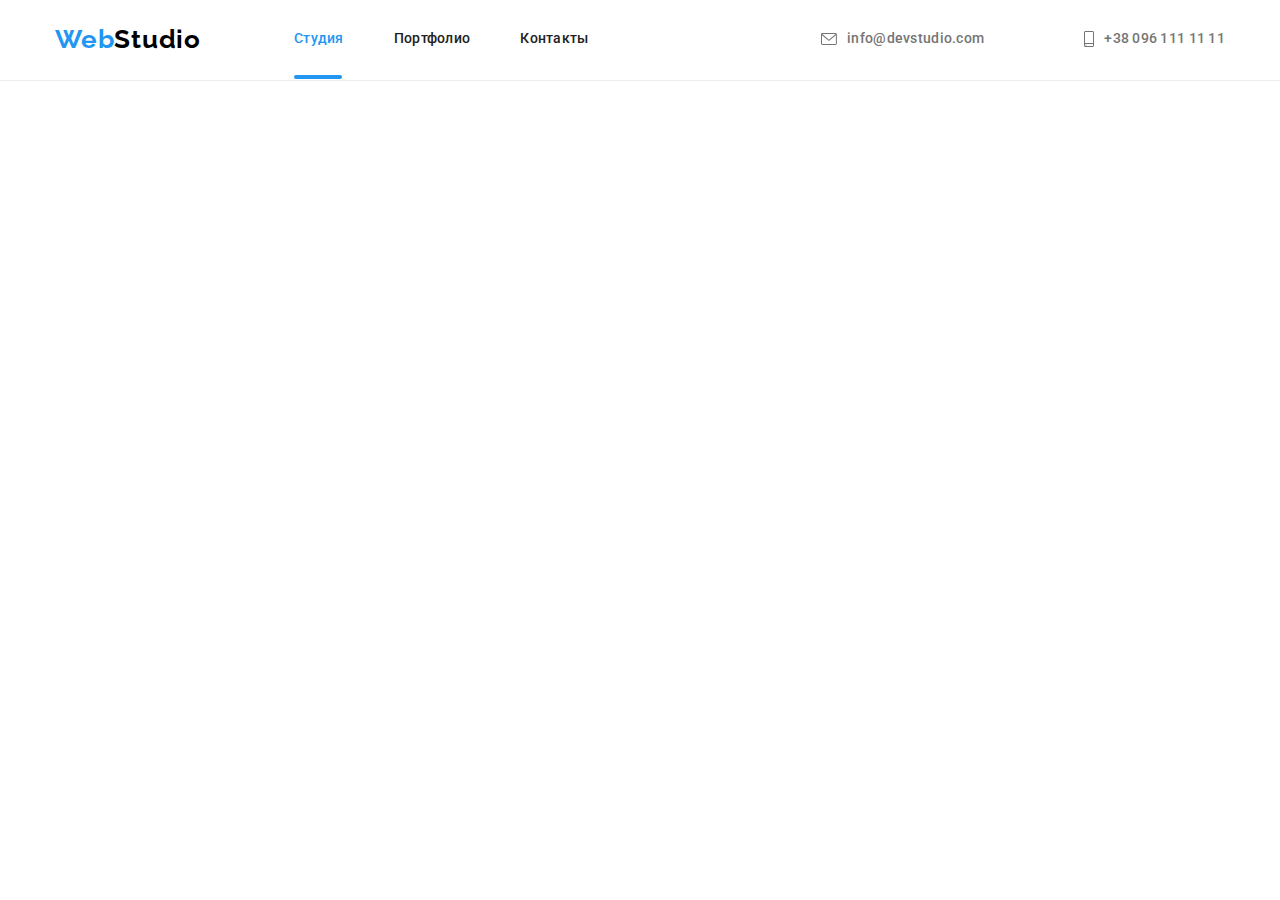
==== commit c17c7df8: "header adaptive" ====
--- a/index.html
+++ b/index.html
@@ -22,17 +22,6 @@
                     <li class="navigation__item"><a href="./portfolio.html" class="navigation__link">Портфолио</a></li>
                     <li class="navigation__item"><a href="" class="navigation__link">Контакты</a></li>
                 </ul>
-                <button type="button" class="menu-button is-open" data-menu-button>
-                    <svg width="24" 
-                        height="24"
-                        aria-label="Переключатель мобильного меню">
-                        <use class="icon-cross" href="./images/symbol-defs.svg#icon-close"></use>
-                        <use class="icon-menu" href="./images/symbol-defs.svg#icon-menu"></use>
-                    </svg>
-                </button>
-                <div class="menu-mobile-container" data-menu>
-                    ddd
-                </div>
             </nav>
             <ul class="contact-list header-contact-list list">
                 <li class="contact__item"><a href="mailto:info@devstudio.com" class="contact__link">
--- a/css/main.min.css
+++ b/css/main.min.css
@@ -1,4 +1,4 @@
-:root{--primary-text-color: #212121;--text-color: #757575;--accent-color: #2196F3;--white-color: #FFFFFF;--primary-background-color: #E5E5E5;--second-background-color: #2F303A}p,h1,h2,h3,h4,h5,h6{margin:0}ul,ol{margin:0;padding:0;list-style:none}button{cursor:pointer}img{display:block;max-width:100%;width:100%;height:auto}body{font-family:roboto, sans-serif;color:var(--primary-text-color)}*{box-sizing:border-box}.section{padding-top:60px;padding-bottom:60px}@media screen and (min-width: 1200px){.section{padding-top:94px;padding-bottom:94px}}.visually-hidden{position:absolute;width:1px;height:1px;margin:-1px;border:0;padding:0;white-space:nowrap;clip-path:inset(100%);clip:rect(0 0 0 0);overflow:hidden}.container{width:100%;margin:0 auto;padding-left:15px;padding-right:15px}@media screen and (min-width: 480px){.container{width:480px}}@media screen and (min-width: 768px){.container{width:768px}}@media screen and (min-width: 1200px){.container{width:1200px}}.header{padding-top:24px;padding-bottom:25px;margin:0 auto;border-bottom:1px solid #ececec;background:#FFFFFF;position:relative}.header-container{display:flex;align-items:center}.navigation{display:flex;align-items:center}.logo{display:block;text-decoration-line:none;font-family:Raleway,- sans-serif;font-weight:700;font-size:26px;line-height:1.19;letter-spacing:0.03em}.header-logo{color:#000000}.logo__web{font-family:Raleway, sans-serif;font-weight:bold;font-size:26px;line-height:1.19;letter-spacing:0.03em;color:var(--accent-color)}.menu-button{display:inline-block;margin:0;margin-left:276px;padding:0;border:none;background-color:transparent}.menu-button .icon-cross{display:none}.menu-button.is-open .icon-cross{display:block}.menu-button.is-open .icon-menu{display:none}.menu-mobile-container{display:none;position:absolute;background-color:aquamarine;text-align:center;top:100%;left:0;width:100%}.menu-mobile-container.is-open{display:block}.navigation__list{display:flex;margin-left:93px}@media screen and (max-width: 767px){.navigation__list{display:none}}.navigation__item+.navigation__item{margin-left:50px}.navigation__link{display:block;text-decoration-line:none;color:var(--primary-text-color);font-weight:500;font-size:14px;line-height:1.14;letter-spacing:0.02em;transition:color 250ms cubic-bezier(0.4, 0, 0.2, 1)}.navigation__link:hover,.navigation__link:focus{color:var(--accent-color)}.navigation-current{position:relative;color:var(--accent-color)}.navigation-current::after{content:'';display:block;position:absolute;margin-top:28px;width:100%;height:4px;border-radius:2px;background-color:#2196F3}.contact-list{display:flex}@media screen and (max-width: 767px){.contact-list{display:none}}.header-contact-list{margin-left:auto}.contact__item+.contact__item{margin-left:50px}.contact__link{display:flex;text-decoration-line:none;color:var(--text-color);font-weight:500;font-size:14px;line-height:1.14;letter-spacing:0.02em;align-items:center;justify-content:center;transition:color 250ms cubic-bezier(0.4, 0, 0.2, 1)}.contact__link:hover,.contact__link:focus{color:var(--accent-color)}.contact__icon{fill:currentColor;margin-right:10px}.contact__icon:hover,.contact__icon:focus{fill:currentColor}.hero{padding-top:118px;padding-bottom:118px;background-color:#2F303A;background-image:linear-gradient(to right, rgba(47,48,58,0.4), rgba(47,48,58,0.4)),url(../images/hero-bg.jpg);margin:0 auto;background-repeat:no-repeat;background-position:center;background-size:cover}@media screen and (min-width: 1200px){.hero{padding-top:200px;padding-bottom:200px;max-width:1600px}}.hero-title{margin:0 auto;margin-top:0;margin-bottom:30px;font-weight:900;font-size:26px;line-height:1.62;letter-spacing:0.06em;text-transform:uppercase;text-align:center;color:var(--white-color)}@media screen and (min-width: 1200px){.hero-title{font-size:44px;line-height:1.36}}.hero-btn{display:block;margin:0 auto;background:var(--accent-color);font-family:inherit;min-width:200px;height:50px;font-weight:bold;font-size:16px;line-height:1.87;letter-spacing:0.06em;color:var(--white-color);box-shadow:0px 4px 4px rgba(0,0,0,0.15);border-radius:4px;padding:10px 32px;text-align:center;border:2px solid transparent;transition:background-color 250ms cubic-bezier(0.4, 0, 0.2, 1)}.hero-btn:hover,.hero-btn:focus{background:#188CE8;box-shadow:0px 4px 4px rgba(0,0,0,0.15);border-radius:4px}.feature-list{margin-bottom:-30px}@media screen and (min-width: 768px){.feature-list{display:flex;flex-wrap:wrap;margin-left:-30px}}@media screen and (min-width: 1200px){.feature-list{margin-bottom:0}}.feature-list__item{margin-bottom:30px}@media screen and (min-width: 768px){.feature-list__item{width:calc(100%/2 - 30px);margin-left:30px}}@media screen and (min-width: 1200px){.feature-list__item{width:270px}.feature-list__item+.feature-list__item{margin-left:30px}}.feature-list__icon-container{display:flex;width:100%;height:120px;background-color:#F5F4FA;border-radius:4px;margin-bottom:30px;align-items:center;justify-content:center}.feature-list__title{margin-top:0;margin-bottom:10px;font-size:14px;line-height:1.14;letter-spacing:0.03em;text-transform:uppercase;color:var(--primary-text-color);text-align:center}@media screen and (min-width: 768px){.feature-list__title{text-align:unset}}.feature-list__text{margin-top:0;margin-bottom:0;font-size:14px;line-height:1.71;letter-spacing:0.03em;color:var(--text-color)}.activity{display:none;padding-top:0}@media screen and (min-width: 1200px){.activity{display:unset}}.activity-container{padding-bottom:94px}.activity-list{display:flex}.activity-list__item{width:370px;position:relative}.activity-list__item+.activity-list__item{margin-left:30px}.activity-list__text{position:absolute;bottom:0;left:0;width:100%;height:70px;font-weight:700;font-size:14px;line-height:1.14;text-align:center;letter-spacing:0.03em;text-transform:uppercase;padding-top:27px;padding-bottom:27px;color:#FFFFFF;background:rgba(47,48,58,0.8)}.activity-title{margin-top:0;margin-bottom:50px;font-size:36px;line-height:1.17;letter-spacing:0.03em;text-align:center;color:var(--primary-text-color)}.team{background:#F5F4FA}.team-list{margin-bottom:-30px}@media screen and (min-width: 768px){.team-list{display:flex;flex-wrap:wrap;margin-left:-30px}}@media screen and (min-width: 1200px){.team-list{margin-bottom:0}}.team-list__item{box-shadow:0px 1px 3px rgba(0,0,0,0.12),0px 1px 1px rgba(0,0,0,0.14),0px 2px 1px rgba(0,0,0,0.2);border-radius:0px 0px 4px 4px;margin-bottom:30px}@media screen and (min-width: 768px){.team-list__item{width:calc(100%/2 - 30px);margin-left:30px}}@media screen and (min-width: 1200px){.team-list__item{width:270px}.team-list__item+.team-list__item{margin-left:30px}}.team-title{margin-top:0;margin-bottom:30px;font-size:28px;line-height:1.17;letter-spacing:0.03em;text-align:center;color:var(--primary-text-color)}@media screen and (min-width: 1200px){.team-title{margin-bottom:50px;font-size:36px}}.team-list__footer{padding-top:30px;padding-bottom:24px;background:#FFFFFF}@media screen and (min-width: 1200px){.team-list__footer{padding-bottom:30px}}.team-list__text{margin-top:0;margin-bottom:16px;font-size:16px;line-height:1.19;text-align:center;letter-spacing:0.03em;color:var(--primary-text-color)}.team-list__name{margin-top:0;font-weight:500;font-size:16px;line-height:1.19;text-align:center;letter-spacing:0.03em;color:var(--text-color);margin-bottom:10px}.social{display:flex;justify-content:center}.social__item{width:44px;height:44px}.social__item+.social__item{margin-left:10px}.social__link{width:100%;height:100%;border-radius:50%;display:flex;align-items:center;justify-content:center;transition:background-color 250ms cubic-bezier(0.4, 0, 0.2, 1),fill 250ms cubic-bezier(0.4, 0, 0.2, 1)}.team-social-link{fill:#AFB1B8;margin-bottom:30px}.team-social-link:hover,.team-social-link:focus{background-color:#2196F3;fill:#FFFFFF}.customers{background-color:#FFFFFF}.customers-list{display:flex;flex-wrap:wrap;margin-left:-30px;margin-bottom:-30px}@media screen and (min-width: 1200px){.customers-list{margin-bottom:0}}.customers-list__item{height:92px;box-sizing:border-box;width:calc(100%/2 - 30px);margin-left:30px;margin-bottom:30px}@media screen and (min-width: 768px){.customers-list__item{width:calc(100%/3 - 30px)}}@media screen and (min-width: 1200px){.customers-list__item{width:170px}}.customers-list__link{width:100%;height:100%;display:flex;border:1px solid #AFB1B8;border-radius:4px;align-items:center;justify-content:center;fill:#AFB1B8;transition:border-color 250ms cubic-bezier(0.4, 0, 0.2, 1),fill 250ms cubic-bezier(0.4, 0, 0.2, 1)}.customers-list__link:hover,.customers-list__link:focus{border-color:#2196F3;fill:#2196F3}.customers-title{margin-top:0;margin-bottom:30px;font-size:28px;line-height:1.17;text-align:center;letter-spacing:0.03em;color:#212121}@media screen and (min-width: 1200px){.customers-title{margin-bottom:50px;font-size:36px}}.footer{background-color:var(--second-background-color)}@media screen and (min-width: 1200px){.footer-container{display:flex}}.footer-address{padding-top:60px;text-align:center}@media screen and (min-width: 1200px){.footer-address{text-align:unset;padding-bottom:60px}}.footer-address-container{margin-bottom:52px}@media screen and (min-width: 1200px){.footer-address-container{margin-right:70px;margin-bottom:0}}.logo{display:block;text-decoration-line:none;font-family:Raleway,+:root{--primary-text-color: #212121;--text-color: #757575;--accent-color: #2196F3;--white-color: #FFFFFF;--primary-background-color: #E5E5E5;--second-background-color: #2F303A}p,h1,h2,h3,h4,h5,h6{margin:0}ul,ol{margin:0;padding:0;list-style:none}button{cursor:pointer}img{display:block;max-width:100%;width:100%;height:auto}body{font-family:roboto, sans-serif;color:var(--primary-text-color)}*{box-sizing:border-box}.section{padding-top:60px;padding-bottom:60px}@media screen and (min-width: 1200px){.section{padding-top:94px;padding-bottom:94px}}.visually-hidden{position:absolute;width:1px;height:1px;margin:-1px;border:0;padding:0;white-space:nowrap;clip-path:inset(100%);clip:rect(0 0 0 0);overflow:hidden}.container{width:100%;margin:0 auto;padding-left:15px;padding-right:15px}@media screen and (min-width: 480px){.container{width:480px}}@media screen and (min-width: 768px){.container{width:768px}}@media screen and (min-width: 1200px){.container{width:1200px}}.header{padding-top:24px;padding-bottom:25px;margin:0 auto;border-bottom:1px solid #ececec;background:#FFFFFF}.header-container{display:flex;align-items:center}.navigation{display:flex;align-items:center}.logo{display:block;text-decoration-line:none;font-family:Raleway,+ sans-serif;font-weight:700;font-size:26px;line-height:1.19;letter-spacing:0.03em}.header-logo{color:#000000}.logo__web{font-family:Raleway, sans-serif;font-weight:bold;font-size:26px;line-height:1.19;letter-spacing:0.03em;color:var(--accent-color)}.navigation__list{display:flex}@media screen and (max-width: 767px){.navigation__list{display:none}}@media screen and (min-width: 768px){.navigation__list{margin-left:88px}}@media screen and (min-width: 1200px){.navigation__list{margin-left:93px}}.navigation__item+.navigation__item{margin-left:50px}.navigation__link{display:block;text-decoration-line:none;color:var(--primary-text-color);font-weight:500;font-size:14px;line-height:1.14;letter-spacing:0.02em;transition:color 250ms cubic-bezier(0.4, 0, 0.2, 1)}.navigation__link:hover,.navigation__link:focus{color:var(--accent-color)}.navigation-current{position:relative;color:var(--accent-color)}.navigation-current::after{content:'';display:block;position:absolute;margin-top:28px;width:48px;height:4px;border-radius:2px;background-color:#2196F3}@media screen and (max-width: 767px){.contact-list{display:none}}@media screen and (min-width: 1200px){.contact-list{display:flex}}.header-contact-list{margin-left:auto}@media screen and (min-width: 1200px){.contact__item+.contact__item{display:flex;margin-left:50px}}@media screen and (min-width: 768px){.contact__item:not(:last-child){margin-bottom:10px}}@media screen and (min-width: 1200px){.contact__item:not(:last-child){margin-bottom:0}}.contact__link{display:flex;text-decoration-line:none;color:var(--text-color);font-weight:500;font-size:14px;line-height:1.14;letter-spacing:0.02em;align-items:center;transition:color 250ms cubic-bezier(0.4, 0, 0.2, 1)}.contact__link:hover,.contact__link:focus{color:var(--accent-color)}@media screen and (min-width: 1200px){.contact__link{display:flex;margin-left:50px;justify-content:center}}.contact__icon{fill:currentColor;margin-right:10px}.contact__icon:hover,.contact__icon:focus{fill:currentColor}.hero{padding-top:118px;padding-bottom:118px;background-color:#2F303A;background-image:linear-gradient(to right, rgba(47,48,58,0.4), rgba(47,48,58,0.4)),url(../images/hero-bg.jpg);margin:0 auto;background-repeat:no-repeat;background-position:center;background-size:cover}@media screen and (min-width: 1200px){.hero{padding-top:200px;padding-bottom:200px;max-width:1600px}}.hero-title{margin:0 auto;margin-top:0;margin-bottom:30px;font-weight:900;font-size:26px;line-height:1.62;letter-spacing:0.06em;text-transform:uppercase;text-align:center;color:var(--white-color)}@media screen and (min-width: 1200px){.hero-title{font-size:44px;line-height:1.36}}.hero-btn{display:block;margin:0 auto;background:var(--accent-color);font-family:inherit;min-width:200px;height:50px;font-weight:bold;font-size:16px;line-height:1.87;letter-spacing:0.06em;color:var(--white-color);box-shadow:0px 4px 4px rgba(0,0,0,0.15);border-radius:4px;padding:10px 32px;text-align:center;border:2px solid transparent;transition:background-color 250ms cubic-bezier(0.4, 0, 0.2, 1)}.hero-btn:hover,.hero-btn:focus{background:#188CE8;box-shadow:0px 4px 4px rgba(0,0,0,0.15);border-radius:4px}.feature-list{margin-bottom:-30px}@media screen and (min-width: 768px){.feature-list{display:flex;flex-wrap:wrap;margin-left:-30px}}@media screen and (min-width: 1200px){.feature-list{margin-bottom:0}}.feature-list__item{margin-bottom:30px}@media screen and (min-width: 768px){.feature-list__item{width:calc(100%/2 - 30px);margin-left:30px}}@media screen and (min-width: 1200px){.feature-list__item{width:270px}.feature-list__item+.feature-list__item{margin-left:30px}}.feature-list__icon-container{display:flex;width:100%;height:120px;background-color:#F5F4FA;border-radius:4px;margin-bottom:30px;align-items:center;justify-content:center}.feature-list__title{margin-top:0;margin-bottom:10px;font-size:14px;line-height:1.14;letter-spacing:0.03em;text-transform:uppercase;color:var(--primary-text-color);text-align:center}@media screen and (min-width: 768px){.feature-list__title{text-align:unset}}.feature-list__text{margin-top:0;margin-bottom:0;font-size:14px;line-height:1.71;letter-spacing:0.03em;color:var(--text-color)}.activity{display:none;padding-top:0}@media screen and (min-width: 1200px){.activity{display:unset}}.activity-container{padding-bottom:94px}.activity-list{display:flex}.activity-list__item{width:370px;position:relative}.activity-list__item+.activity-list__item{margin-left:30px}.activity-list__text{position:absolute;bottom:0;left:0;width:100%;height:70px;font-weight:700;font-size:14px;line-height:1.14;text-align:center;letter-spacing:0.03em;text-transform:uppercase;padding-top:27px;padding-bottom:27px;color:#FFFFFF;background:rgba(47,48,58,0.8)}.activity-title{margin-top:0;margin-bottom:50px;font-size:36px;line-height:1.17;letter-spacing:0.03em;text-align:center;color:var(--primary-text-color)}.team{background:#F5F4FA}.team-list{margin-bottom:-30px}@media screen and (min-width: 768px){.team-list{display:flex;flex-wrap:wrap;margin-left:-30px}}@media screen and (min-width: 1200px){.team-list{margin-bottom:0}}.team-list__item{box-shadow:0px 1px 3px rgba(0,0,0,0.12),0px 1px 1px rgba(0,0,0,0.14),0px 2px 1px rgba(0,0,0,0.2);border-radius:0px 0px 4px 4px;margin-bottom:30px}@media screen and (min-width: 768px){.team-list__item{width:calc(100%/2 - 30px);margin-left:30px}}@media screen and (min-width: 1200px){.team-list__item{width:270px}.team-list__item+.team-list__item{margin-left:30px}}.team-title{margin-top:0;margin-bottom:30px;font-size:28px;line-height:1.17;letter-spacing:0.03em;text-align:center;color:var(--primary-text-color)}@media screen and (min-width: 1200px){.team-title{margin-bottom:50px;font-size:36px}}.team-list__footer{padding-top:30px;padding-bottom:24px;background:#FFFFFF}@media screen and (min-width: 1200px){.team-list__footer{padding-bottom:30px}}.team-list__text{margin-top:0;margin-bottom:16px;font-size:16px;line-height:1.19;text-align:center;letter-spacing:0.03em;color:var(--primary-text-color)}.team-list__name{margin-top:0;font-weight:500;font-size:16px;line-height:1.19;text-align:center;letter-spacing:0.03em;color:var(--text-color);margin-bottom:10px}.social{display:flex;justify-content:center}.social__item{width:44px;height:44px}.social__item+.social__item{margin-left:10px}.social__link{width:100%;height:100%;border-radius:50%;display:flex;align-items:center;justify-content:center;transition:background-color 250ms cubic-bezier(0.4, 0, 0.2, 1),fill 250ms cubic-bezier(0.4, 0, 0.2, 1)}.team-social-link{fill:#AFB1B8;margin-bottom:30px}.team-social-link:hover,.team-social-link:focus{background-color:#2196F3;fill:#FFFFFF}.customers{background-color:#FFFFFF}.customers-list{display:flex;flex-wrap:wrap;margin-left:-30px;margin-bottom:-30px}@media screen and (min-width: 1200px){.customers-list{margin-bottom:0}}.customers-list__item{height:92px;box-sizing:border-box;width:calc(100%/2 - 30px);margin-left:30px;margin-bottom:30px}@media screen and (min-width: 768px){.customers-list__item{width:calc(100%/3 - 30px)}}@media screen and (min-width: 1200px){.customers-list__item{width:170px}}.customers-list__link{width:100%;height:100%;display:flex;border:1px solid #AFB1B8;border-radius:4px;align-items:center;justify-content:center;fill:#AFB1B8;transition:border-color 250ms cubic-bezier(0.4, 0, 0.2, 1),fill 250ms cubic-bezier(0.4, 0, 0.2, 1)}.customers-list__link:hover,.customers-list__link:focus{border-color:#2196F3;fill:#2196F3}.customers-title{margin-top:0;margin-bottom:30px;font-size:28px;line-height:1.17;text-align:center;letter-spacing:0.03em;color:#212121}@media screen and (min-width: 1200px){.customers-title{margin-bottom:50px;font-size:36px}}.footer{background-color:var(--second-background-color)}@media screen and (min-width: 1200px){.footer-container{display:flex}}.footer-address{padding-top:60px;text-align:center}@media screen and (min-width: 1200px){.footer-address{text-align:unset;padding-bottom:60px}}.footer-address-container{margin-bottom:52px}@media screen and (min-width: 1200px){.footer-address-container{margin-right:70px;margin-bottom:0}}.logo{display:block;text-decoration-line:none;font-family:Raleway,  sans-serif;font-weight:700;font-size:26px;line-height:1.19;letter-spacing:0.03em}.footer-address__logo{margin-bottom:20px;color:var(--white-color)}.footer-address__address{display:block;margin-bottom:8px;text-decoration-line:none;font-style:normal;font-size:14px;line-height:1.71;letter-spacing:0.03em;color:var(--white-color)}@media screen and (min-width: 1200px){.footer-address__address{margin-bottom:9px}}.footer-address__contact{display:block;margin-bottom:8px;text-decoration-line:none;font-style:normal;font-size:14px;line-height:1.71;letter-spacing:0.03em;color:rgba(255,255,255,0.6);transition:color 250ms cubic-bezier(0.4, 0, 0.2, 1)}.footer-address__contact:hover,.footer-address__contact:focus{color:var(--accent-color)}@media screen and (min-width: 1200px){.footer-address__contact{margin-bottom:9px}}.footer-social{text-align:center}@media screen and (min-width: 1200px){.footer-social{text-align:unset;padding-top:72px;padding-bottom:100px}}.footer-social-container{margin-bottom:60px}@media screen and (min-width: 1200px){.footer-social-container{margin-right:93px;margin-bottom:0}}.social-title{font-weight:700;font-size:14px;line-height:1.14;letter-spacing:0.03em;text-transform:uppercase;margin-bottom:20px;color:#FFFFFF}.social{display:flex;justify-content:center}.social__item{width:44px;height:44px}.social__item+.social__item{margin-left:10px}.social__link{width:100%;height:100%;border-radius:50%;display:flex;align-items:center;justify-content:center;transition:background-color 250ms cubic-bezier(0.4, 0, 0.2, 1)}.footer-social-link{background-color:rgba(255,255,255,0.1);fill:#FFFFFF}.footer-social-link:hover,.footer-social-link:focus{background-color:#2196F3}@media screen and (min-width: 768px){.footer-address-social-container{display:flex;align-items:center;justify-content:space-around}}.footer-form-container{text-align:center;padding-bottom:60px}@media screen and (min-width: 1200px){.footer-form-container{text-align:unset;padding-bottom:0;margin-top:72px}}.form-title{font-weight:700;font-size:14px;line-height:1.14;letter-spacing:0.03em;text-transform:uppercase;margin-bottom:20px;color:#FFFFFF}@media screen and (min-width: 1200px){.footer-send{display:flex;align-items:center;justify-content:center;text-align:center}}.footer-send__input{margin:0 auto;margin-bottom:20px;display:block;width:100%;height:50px;padding-left:16px;color:#FFFFFF;background-color:rgba(33,150,243,0);border:1px solid rgba(255,255,255,0.3);box-sizing:border-box;filter:drop-shadow(0px 4px 4px rgba(0,0,0,0.15));border-radius:4px}.footer-send__input::placeholder{font-size:16px;line-height:1.25;letter-spacing:0.03em;color:rgba(255,255,255,0.6)}@media screen and (min-width: 1200px){.footer-send__input{margin:unset;width:358px;margin-bottom:0}}.footer-send__submit-button{margin:0 auto;display:block;text-align:center;min-width:200px;height:50px;padding:10px 29px;background:#2196F3;box-shadow:0px 4px 4px rgba(0,0,0,0.15);border-radius:4px;font-weight:700;font-size:16px;line-height:1.87;display:flex;align-items:center;justify-content:center;text-align:center;letter-spacing:0.06em;border:2px solid transparent;transition:background 250ms cubic-bezier(0.4, 0, 0.2, 1);color:#FFFFFF;fill:#FFFFFF}.footer-send__submit-button:hover,.footer-send__submit-button:focus{background:#188CE8}@media screen and (min-width: 1200px){.footer-send__submit-button{margin:unset;margin-left:12px}}.footer-send__icon{margin-left:10px}.portfolio{background:#FFFFFF}.portfolio-btn-list{display:flex;flex-wrap:wrap;margin-left:-8px}@media screen and (min-width: 768px){.portfolio-btn-list{justify-content:center}}.portfolio-btn-item{margin-left:8px;margin-bottom:15px}@media screen and (min-width: 768px){.portfolio-btn-item{margin-bottom:30px}}@media screen and (min-width: 1200px){.portfolio-btn-item{margin-bottom:50px}}.portfolio-btn{display:block;background-color:#F5F4FA;font-family:inherit;font-weight:500;font-size:16px;line-height:1.62;letter-spacing:0.03em;text-align:center;color:var(--primary-text-color);border-radius:4px;padding:6px 22px;border:2px solid transparent;transition:color 250ms cubic-bezier(0.4, 0, 0.2, 1),background-color 250ms cubic-bezier(0.4, 0, 0.2, 1),box-shadow 250ms cubic-bezier(0.4, 0, 0.2, 1)}.portfolio-btn:hover,.portfolio-btn:focus{background-color:var(--accent-color);font-weight:500;font-size:16px;line-height:1.62;letter-spacing:0.03em;text-align:center;color:var(--white-color);box-shadow:0px 3px 1px rgba(0,0,0,0.1),0px 1px 2px rgba(0,0,0,0.08),0px 2px 2px rgba(0,0,0,0.12);border-radius:4px}.portfolio-list{margin-top:30px;margin-bottom:-30px}@media screen and (min-width: 768px){.portfolio-list{margin-left:-30px;display:flex;flex-wrap:wrap;margin-top:0}}.portfolio-list-item{margin-bottom:30px;transition:box-shadow 250ms cubic-bezier(0.4, 0, 0.2, 1)}.portfolio-list-item:hover,.portfolio-list-item:focus{box-shadow:0px 1px 1px rgba(0,0,0,0.12),0px 4px 4px rgba(0,0,0,0.06),1px 4px 6px rgba(0,0,0,0.16)}@media screen and (min-width: 768px){.portfolio-list-item{width:calc(100%/2 - 30px);margin-left:30px}}@media screen and (min-width: 1200px){.portfolio-list-item{width:calc(100%/3 - 30px);width:370px}}.portfolio-item-wrap{position:relative;overflow:hidden}.potfolio-top-text{position:absolute;top:0;height:100%;font-size:18px;line-height:1.56;letter-spacing:0.03em;padding:63px 24px;color:#FFFFFF;background:rgba(33,150,243,0.9);transform:translateY(101%);transition:transform 250ms cubic-bezier(0.4, 0, 0.2, 1)}.portfolio-list-item:hover .potfolio-top-text,.portfolio-list-item:focus .potfolio-top-text{transform:translateY(0)}.portfolio-list-footer{padding:20px 24px;border-right:1px solid #ececec;border-bottom:1px solid #ececec;border-left:1px solid #ececec}.portfolio-list-title{margin-bottom:4px;font-size:18px;line-height:2;letter-spacing:0.06em;color:var(--primary-text-color)}.portfolio-list-text{font-size:16px;line-height:1.87;letter-spacing:0.03em;color:var(--text-color)}.backdrop{width:100vw;height:100vh;background-color:rgba(0,0,0,0.2);position:fixed;top:0;padding-left:15px;padding-right:15px;overflow-y:scroll;transition:opacity 250ms, visibility 250ms}.modal{position:relative;max-width:450px;min-height:609px;top:10%;left:50%;transform:translate(-50%, -10%);background-color:#fff;box-shadow:0px 1px 3px rgba(0,0,0,0.12),0px 1px 1px rgba(0,0,0,0.14),0px 2px 1px rgba(0,0,0,0.2);border-radius:4px;padding:40px}@media screen and (min-width: 768px){.modal{position:absolute;width:450px;top:50%;left:50%;transform:translate(-50%, -50%)}}@media screen and (min-width: 1200px){.modal{min-width:528px;min-height:581px}}.modal-close{position:absolute;top:8px;right:8px;width:30px;height:30px;border-radius:50%;display:flex;align-items:center;justify-content:center;background:#FFFFFF;border:1px solid rgba(0,0,0,0.1);fill:#212121}.modal-close-icon{fill:currentColor}.modal-close:hover .modal-close-icon,.modal-close:focus .modal-close-icon{fill:var(--accent-color)}.is-hidden{opacity:0;visibility:none;pointer-events:none}.modal-title{font-weight:700;font-size:20px;line-height:1.15;text-align:center;letter-spacing:0.03em;margin-bottom:12px;color:#212121}.modal-input{width:100%;height:40px;border:1px solid rgba(33,33,33,0.2);border-radius:4px;font-size:12px;padding-left:42px;outline:none;appearance:none}.modal-input:hover,.modal-input:focus{border-color:var(--accent-color)}.form-label{font-size:12px;line-height:1.16;letter-spacing:0.01em;margin-bottom:4px;color:#757575}.input-wrap{position:relative}.input-icon{position:absolute;left:15px;top:50%;transform:translateY(-50%)}.modal-input:hover+.input-icon,.modal-input:focus+.input-icon{fill:var(--accent-color)}.form-field{margin-bottom:10px}.modal-textarea{width:100%;height:120px;border:1px solid rgba(33,33,33,0.2);border-radius:4px;font-size:12px;padding:12px;resize:none;outline:none;appearance:none;margin-bottom:10px;color:rgba(117,117,117,0.5)}.modal-textarea::placeholder{font-size:12px;line-height:1.16;letter-spacing:0.01em}.modal-textarea:hover,.modal-textarea:focus{border-color:var(--accent-color)}.input-check-icon{width:16px;height:15px;border:2px solid #212121;border-radius:2px;margin-right:9px;display:flex;align-items:center;justify-content:center}.policy-icon{fill:transparent}.policy-check:checked+.policy-text .policy-icon{fill:#ffffff}.policy-text{font-size:12px;line-height:1.71;letter-spacing:0.03em;display:flex;align-items:center;margin-bottom:30px;color:#757575}.policy-check:checked+.policy-text>.input-check-icon{background-color:var(--accent-color);border:none}@media screen and (min-width: 1200px){.policy-text{font-size:14px}}.policy-conditions{font-size:12px;line-height:1.71;letter-spacing:0.03em;text-decoration-line:underline;margin-left:5px;color:#2196F3}@media screen and (min-width: 1200px){.policy-conditions{font-size:14px}}.submit-button{display:block;margin:0 auto;text-align:center;min-width:200px;height:50px;padding-top:10px 55px;background:#2196F3;box-shadow:0px 4px 4px rgba(0,0,0,0.15);border-radius:4px;font-weight:700;font-size:16px;line-height:1.87;text-align:center;letter-spacing:0.06em;border:2px solid transparent;transition:background 250ms cubic-bezier(0.4, 0, 0.2, 1);color:#FFFFFF}.submit-button:hover,.submit-button:focus{background:#188CE8}
 /*# sourceMappingURL=main.min.css.map */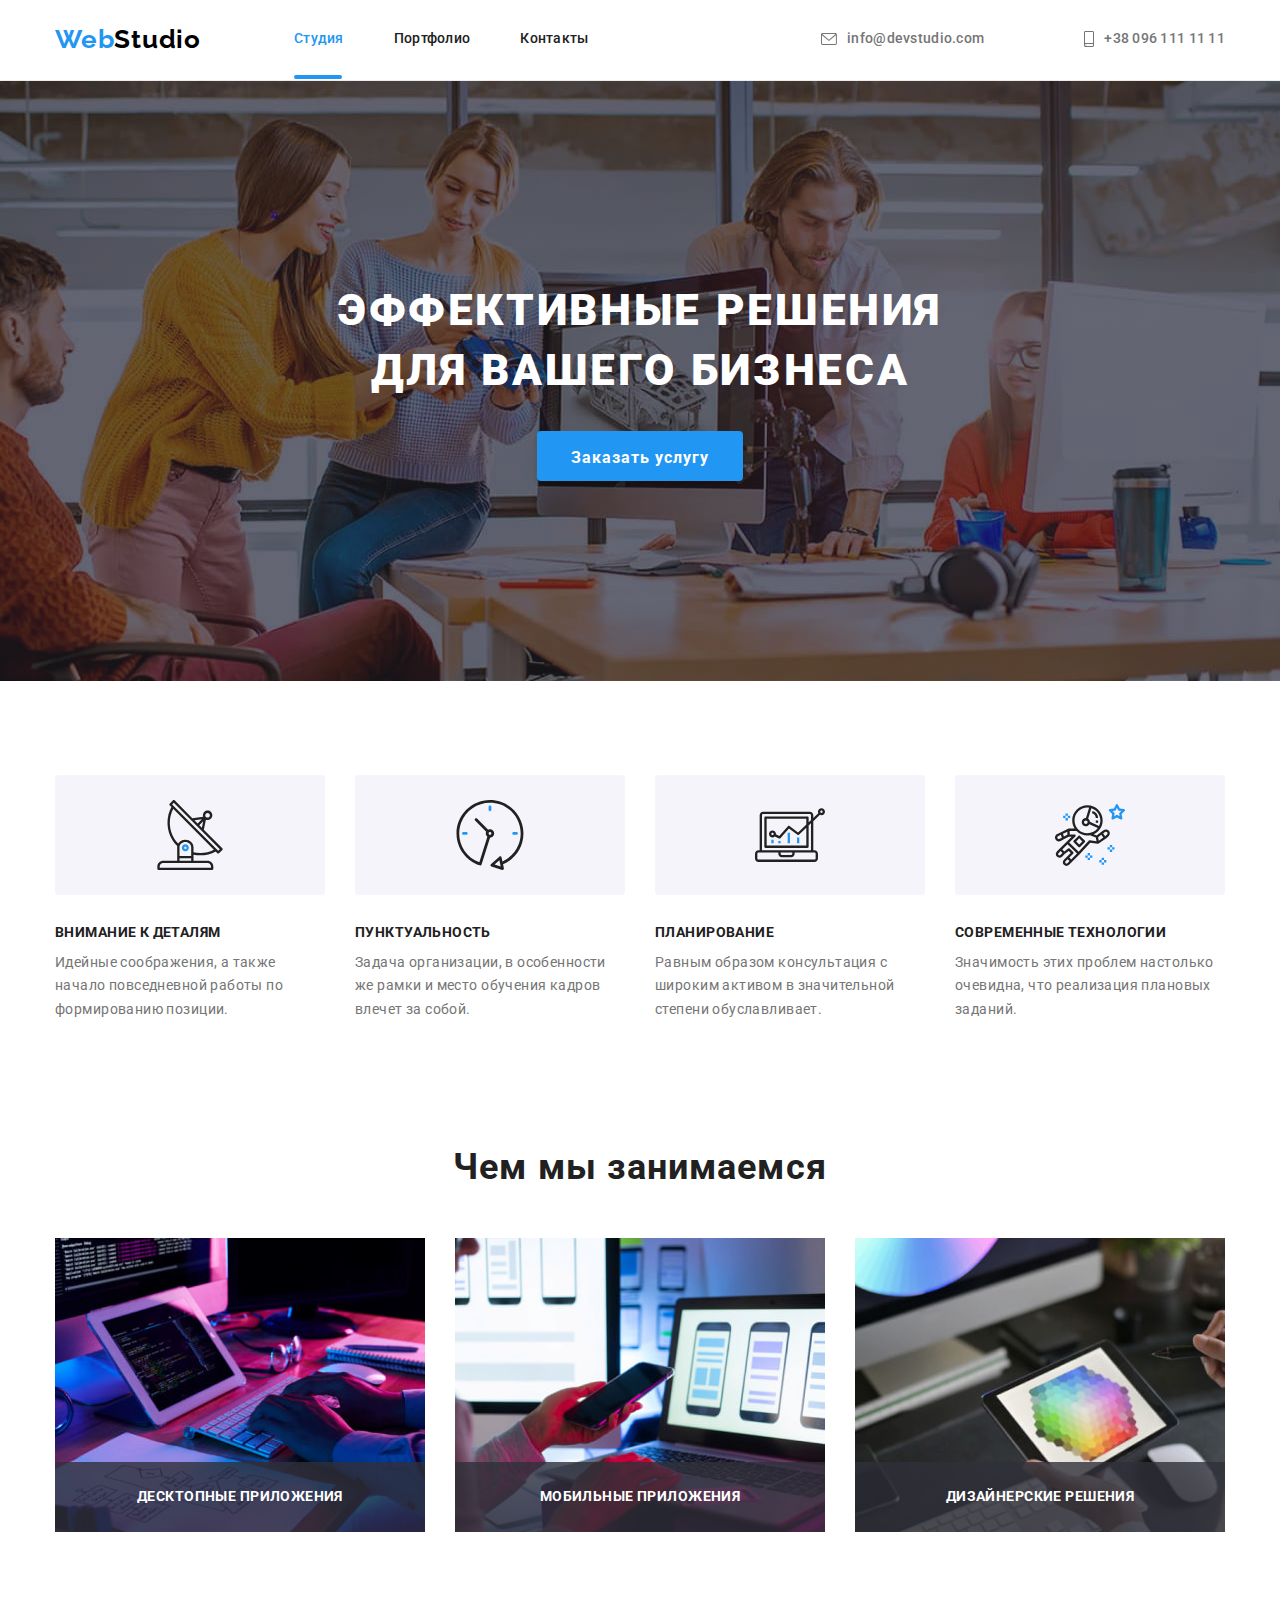
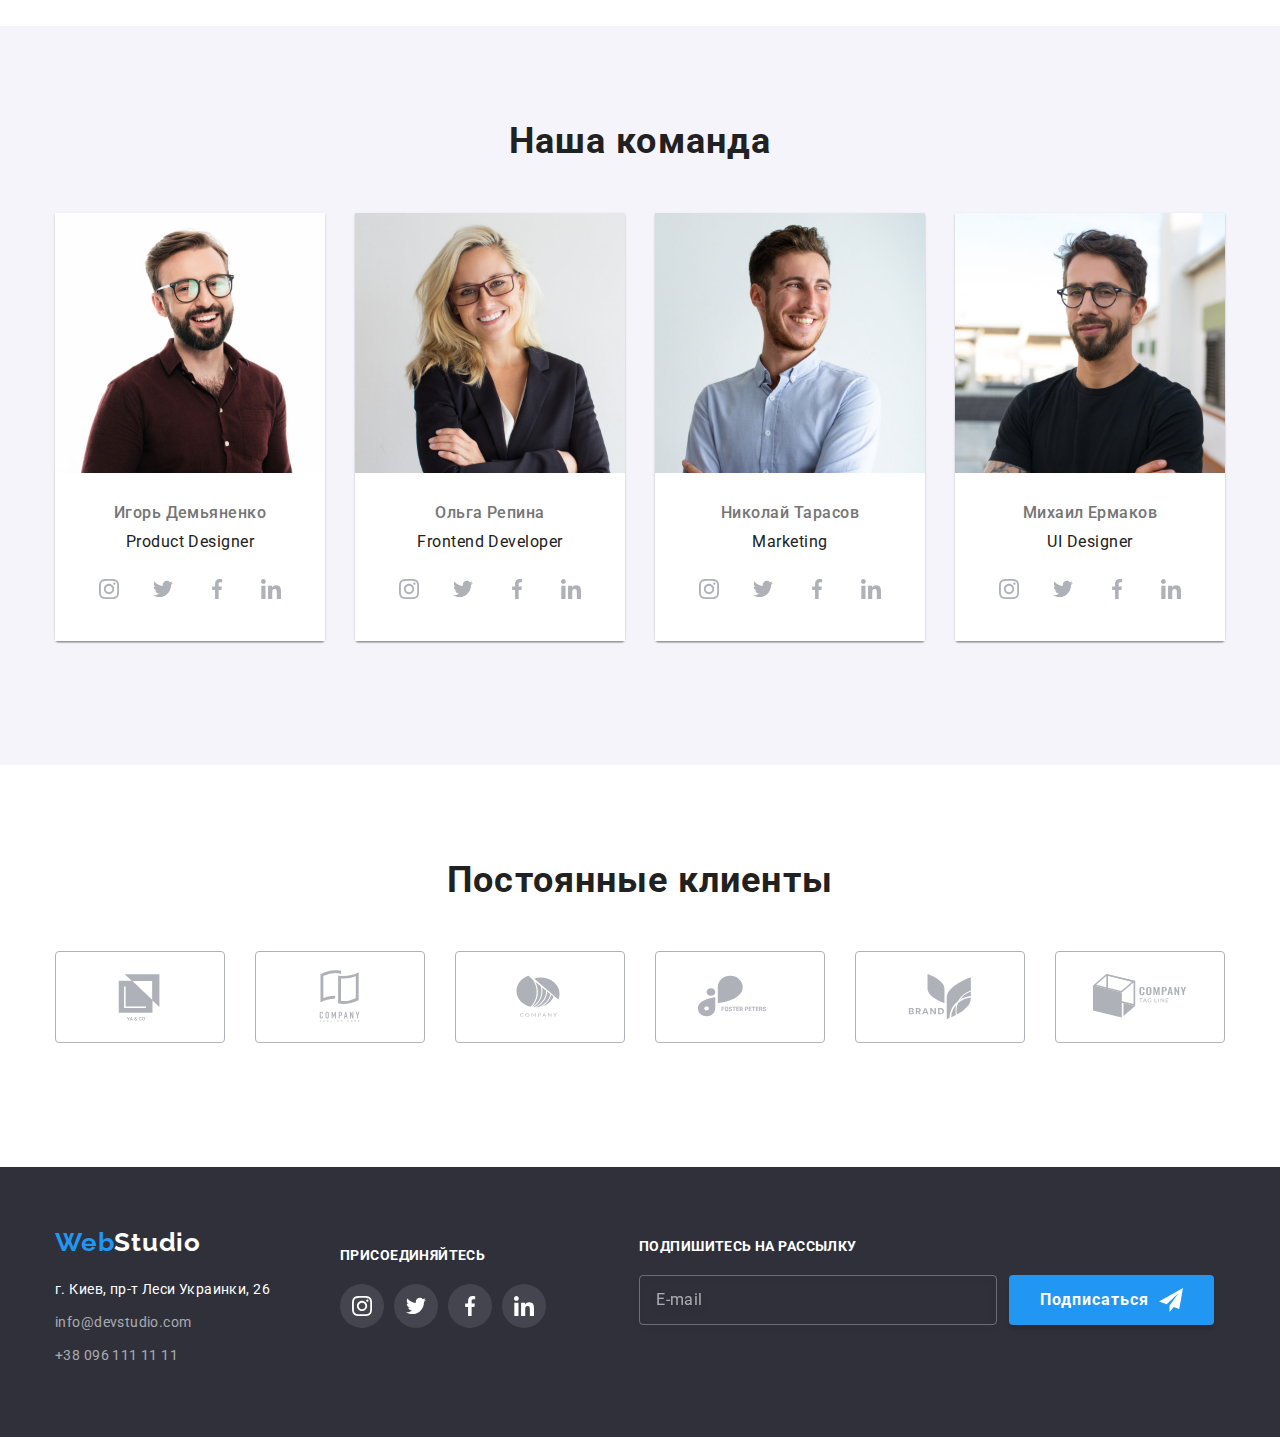
==== commit 7dac96b6: "header menu" ====
--- a/index.html
+++ b/index.html
@@ -37,18 +37,67 @@
                     </svg>
                     +38 096 111 11 11</a></li>
             </ul>
+            <button type="button" class="menu-open-btn">
+                <svg class="open-menu-icon" width="24" height="16">
+                    <use href="./images/symbol-defs.svg#icon-menu"></use>
+                </svg>
+            </button>
+        </div>
+        <div class="mob-menu is-hidden">
+            <div class="container">
+                <div class="mob-menu-top">        
+                    <button type="button" class="menu-close-btn">
+                        <svg class="close-menu-icon" width="18" height="18">
+                            <use href="./images/symbol-defs.svg#icon-cross"></use>
+                        </svg>
+                    </button>
+                    <nav>
+                        <ul class="mob-menu-list">
+                            <li class="mob-menu-item">
+                                <a href="./index.html" class="mob-menu-link">Студия</a>
+                            </li>
+                            <li class="mob-menu-item">
+                                <a href="./portfolio.html" class="mob-menu-link">Портфолио</a>
+                            </li>
+                            <li class="mob-menu-item">
+                                <a href="#" class="mob-menu-link">Контакты</a>
+                            </li>
+                        </ul>
+                    </nav>    
+                </div>
+                <div class="mob-menu-bottom">    
+                    <div class="mob-contact">
+                        <a href="tel:+380961111111" class="mob-contact-link">+38 096 111 11 11</a>
+                        <a href="mailto:info@devstudio.com" class="mob-contact-mail">info@devstudio.com</a>
+                    </div>
+                    <ul class="mob-social-list">
+                        <li class="mob-social-item">
+                            <a href="#" class="mob-social-link">Instagram</a>
+                        </li>
+                        <li class="mob-social-item">
+                            <a href="#" class="mob-social-link">Twitter</a>
+                        </li>
+                        <li class="mob-social-item">
+                            <a href="#" class="mob-social-link">Facebook</a>
+                        </li>
+                        <li class="mob-social-item">
+                            <a href="#" class="mob-social-link">LinkedIn</a>
+                        </li>
+                    </ul>        
+                </div>
+            </div>
         </div>
     </header>       
     <main>
         <!-- Герой-->         
-        <!-- <section class="hero">
+        <section class="hero">
             <div class="container hero-background">
                     <h1 class="hero-title">Эффективные решения <br>для вашего бизнеса</h1>
                     <button type="button" class="hero-btn" data-modal-open>Заказать услугу</button>
             </div>        
-        </section>         -->
+        </section>        
         <!--Наши преимущества--> 
-        <!-- <section class="feature section">
+        <section class="feature section">
             <div class="container"> 
                 <h2 class="visually-hidden">Наши преимущества</h2>
                 <ul class="feature-list list">
@@ -90,9 +139,9 @@
                     </li>
                 </ul>
             </div>        
-        </section>       -->
+        </section>      
         <!--Чем мы занимаемся-->         
-        <!-- <section class="activity section">
+        <section class="activity section">
             <div class="container activity-container">
                 <h2 class="activity-title">Чем мы занимаемся</h2>
                 <ul class="activity-list list">
@@ -110,9 +159,9 @@
                     </li>
                 </ul>
             </div>    
-        </section>         -->
+        </section>        
         <!--Наша команда-->        
-        <!-- <section class="team section">
+        <section class="team section">
             <div class="container">
                 <h2 class="team-title">Наша команда</h2>
                 <ul class="team-list list">
@@ -266,9 +315,9 @@
                     </li>
                 </ul>
             </div>    
-        </section> -->
+        </section>
         <!--Постоянные клиенты-->         
-        <!-- <section class="customers section">
+        <section class="customers section">
             <div class="container">
                 <h2 class="customers-title">Постоянные клиенты</h2>
                 <ul class="customers-list list">
@@ -323,10 +372,10 @@
                 </ul>
             </div>    
         </section>        
-    </main> -->
+    </main>
     <!--Футер-->
     
-    <!-- <footer class="footer">
+    <footer class="footer">
         <div class="container footer-container">
             <div class="footer-address-social-container">
             <div class="footer-address footer-address-container">
@@ -393,7 +442,7 @@
 				</form>
             </div>
         </div>    
-    </footer> -->
+    </footer>
 
     <!--backdrop-->
 
--- a/css/main.min.css
+++ b/css/main.min.css
@@ -1,4 +1,4 @@
-:root{--primary-text-color: #212121;--text-color: #757575;--accent-color: #2196F3;--white-color: #FFFFFF;--primary-background-color: #E5E5E5;--second-background-color: #2F303A}p,h1,h2,h3,h4,h5,h6{margin:0}ul,ol{margin:0;padding:0;list-style:none}button{cursor:pointer}img{display:block;max-width:100%;width:100%;height:auto}body{font-family:roboto, sans-serif;color:var(--primary-text-color)}*{box-sizing:border-box}.section{padding-top:60px;padding-bottom:60px}@media screen and (min-width: 1200px){.section{padding-top:94px;padding-bottom:94px}}.visually-hidden{position:absolute;width:1px;height:1px;margin:-1px;border:0;padding:0;white-space:nowrap;clip-path:inset(100%);clip:rect(0 0 0 0);overflow:hidden}.container{width:100%;margin:0 auto;padding-left:15px;padding-right:15px}@media screen and (min-width: 480px){.container{width:480px}}@media screen and (min-width: 768px){.container{width:768px}}@media screen and (min-width: 1200px){.container{width:1200px}}.header{padding-top:24px;padding-bottom:25px;margin:0 auto;border-bottom:1px solid #ececec;background:#FFFFFF}.header-container{display:flex;align-items:center}.navigation{display:flex;align-items:center}.logo{display:block;text-decoration-line:none;font-family:Raleway,- sans-serif;font-weight:700;font-size:26px;line-height:1.19;letter-spacing:0.03em}.header-logo{color:#000000}.logo__web{font-family:Raleway, sans-serif;font-weight:bold;font-size:26px;line-height:1.19;letter-spacing:0.03em;color:var(--accent-color)}.navigation__list{display:flex}@media screen and (max-width: 767px){.navigation__list{display:none}}@media screen and (min-width: 768px){.navigation__list{margin-left:88px}}@media screen and (min-width: 1200px){.navigation__list{margin-left:93px}}.navigation__item+.navigation__item{margin-left:50px}.navigation__link{display:block;text-decoration-line:none;color:var(--primary-text-color);font-weight:500;font-size:14px;line-height:1.14;letter-spacing:0.02em;transition:color 250ms cubic-bezier(0.4, 0, 0.2, 1)}.navigation__link:hover,.navigation__link:focus{color:var(--accent-color)}.navigation-current{position:relative;color:var(--accent-color)}.navigation-current::after{content:'';display:block;position:absolute;margin-top:28px;width:48px;height:4px;border-radius:2px;background-color:#2196F3}@media screen and (max-width: 767px){.contact-list{display:none}}@media screen and (min-width: 1200px){.contact-list{display:flex}}.header-contact-list{margin-left:auto}@media screen and (min-width: 1200px){.contact__item+.contact__item{display:flex;margin-left:50px}}@media screen and (min-width: 768px){.contact__item:not(:last-child){margin-bottom:10px}}@media screen and (min-width: 1200px){.contact__item:not(:last-child){margin-bottom:0}}.contact__link{display:flex;text-decoration-line:none;color:var(--text-color);font-weight:500;font-size:14px;line-height:1.14;letter-spacing:0.02em;align-items:center;transition:color 250ms cubic-bezier(0.4, 0, 0.2, 1)}.contact__link:hover,.contact__link:focus{color:var(--accent-color)}@media screen and (min-width: 1200px){.contact__link{display:flex;margin-left:50px;justify-content:center}}.contact__icon{fill:currentColor;margin-right:10px}.contact__icon:hover,.contact__icon:focus{fill:currentColor}.hero{padding-top:118px;padding-bottom:118px;background-color:#2F303A;background-image:linear-gradient(to right, rgba(47,48,58,0.4), rgba(47,48,58,0.4)),url(../images/hero-bg.jpg);margin:0 auto;background-repeat:no-repeat;background-position:center;background-size:cover}@media screen and (min-width: 1200px){.hero{padding-top:200px;padding-bottom:200px;max-width:1600px}}.hero-title{margin:0 auto;margin-top:0;margin-bottom:30px;font-weight:900;font-size:26px;line-height:1.62;letter-spacing:0.06em;text-transform:uppercase;text-align:center;color:var(--white-color)}@media screen and (min-width: 1200px){.hero-title{font-size:44px;line-height:1.36}}.hero-btn{display:block;margin:0 auto;background:var(--accent-color);font-family:inherit;min-width:200px;height:50px;font-weight:bold;font-size:16px;line-height:1.87;letter-spacing:0.06em;color:var(--white-color);box-shadow:0px 4px 4px rgba(0,0,0,0.15);border-radius:4px;padding:10px 32px;text-align:center;border:2px solid transparent;transition:background-color 250ms cubic-bezier(0.4, 0, 0.2, 1)}.hero-btn:hover,.hero-btn:focus{background:#188CE8;box-shadow:0px 4px 4px rgba(0,0,0,0.15);border-radius:4px}.feature-list{margin-bottom:-30px}@media screen and (min-width: 768px){.feature-list{display:flex;flex-wrap:wrap;margin-left:-30px}}@media screen and (min-width: 1200px){.feature-list{margin-bottom:0}}.feature-list__item{margin-bottom:30px}@media screen and (min-width: 768px){.feature-list__item{width:calc(100%/2 - 30px);margin-left:30px}}@media screen and (min-width: 1200px){.feature-list__item{width:270px}.feature-list__item+.feature-list__item{margin-left:30px}}.feature-list__icon-container{display:flex;width:100%;height:120px;background-color:#F5F4FA;border-radius:4px;margin-bottom:30px;align-items:center;justify-content:center}.feature-list__title{margin-top:0;margin-bottom:10px;font-size:14px;line-height:1.14;letter-spacing:0.03em;text-transform:uppercase;color:var(--primary-text-color);text-align:center}@media screen and (min-width: 768px){.feature-list__title{text-align:unset}}.feature-list__text{margin-top:0;margin-bottom:0;font-size:14px;line-height:1.71;letter-spacing:0.03em;color:var(--text-color)}.activity{display:none;padding-top:0}@media screen and (min-width: 1200px){.activity{display:unset}}.activity-container{padding-bottom:94px}.activity-list{display:flex}.activity-list__item{width:370px;position:relative}.activity-list__item+.activity-list__item{margin-left:30px}.activity-list__text{position:absolute;bottom:0;left:0;width:100%;height:70px;font-weight:700;font-size:14px;line-height:1.14;text-align:center;letter-spacing:0.03em;text-transform:uppercase;padding-top:27px;padding-bottom:27px;color:#FFFFFF;background:rgba(47,48,58,0.8)}.activity-title{margin-top:0;margin-bottom:50px;font-size:36px;line-height:1.17;letter-spacing:0.03em;text-align:center;color:var(--primary-text-color)}.team{background:#F5F4FA}.team-list{margin-bottom:-30px}@media screen and (min-width: 768px){.team-list{display:flex;flex-wrap:wrap;margin-left:-30px}}@media screen and (min-width: 1200px){.team-list{margin-bottom:0}}.team-list__item{box-shadow:0px 1px 3px rgba(0,0,0,0.12),0px 1px 1px rgba(0,0,0,0.14),0px 2px 1px rgba(0,0,0,0.2);border-radius:0px 0px 4px 4px;margin-bottom:30px}@media screen and (min-width: 768px){.team-list__item{width:calc(100%/2 - 30px);margin-left:30px}}@media screen and (min-width: 1200px){.team-list__item{width:270px}.team-list__item+.team-list__item{margin-left:30px}}.team-title{margin-top:0;margin-bottom:30px;font-size:28px;line-height:1.17;letter-spacing:0.03em;text-align:center;color:var(--primary-text-color)}@media screen and (min-width: 1200px){.team-title{margin-bottom:50px;font-size:36px}}.team-list__footer{padding-top:30px;padding-bottom:24px;background:#FFFFFF}@media screen and (min-width: 1200px){.team-list__footer{padding-bottom:30px}}.team-list__text{margin-top:0;margin-bottom:16px;font-size:16px;line-height:1.19;text-align:center;letter-spacing:0.03em;color:var(--primary-text-color)}.team-list__name{margin-top:0;font-weight:500;font-size:16px;line-height:1.19;text-align:center;letter-spacing:0.03em;color:var(--text-color);margin-bottom:10px}.social{display:flex;justify-content:center}.social__item{width:44px;height:44px}.social__item+.social__item{margin-left:10px}.social__link{width:100%;height:100%;border-radius:50%;display:flex;align-items:center;justify-content:center;transition:background-color 250ms cubic-bezier(0.4, 0, 0.2, 1),fill 250ms cubic-bezier(0.4, 0, 0.2, 1)}.team-social-link{fill:#AFB1B8;margin-bottom:30px}.team-social-link:hover,.team-social-link:focus{background-color:#2196F3;fill:#FFFFFF}.customers{background-color:#FFFFFF}.customers-list{display:flex;flex-wrap:wrap;margin-left:-30px;margin-bottom:-30px}@media screen and (min-width: 1200px){.customers-list{margin-bottom:0}}.customers-list__item{height:92px;box-sizing:border-box;width:calc(100%/2 - 30px);margin-left:30px;margin-bottom:30px}@media screen and (min-width: 768px){.customers-list__item{width:calc(100%/3 - 30px)}}@media screen and (min-width: 1200px){.customers-list__item{width:170px}}.customers-list__link{width:100%;height:100%;display:flex;border:1px solid #AFB1B8;border-radius:4px;align-items:center;justify-content:center;fill:#AFB1B8;transition:border-color 250ms cubic-bezier(0.4, 0, 0.2, 1),fill 250ms cubic-bezier(0.4, 0, 0.2, 1)}.customers-list__link:hover,.customers-list__link:focus{border-color:#2196F3;fill:#2196F3}.customers-title{margin-top:0;margin-bottom:30px;font-size:28px;line-height:1.17;text-align:center;letter-spacing:0.03em;color:#212121}@media screen and (min-width: 1200px){.customers-title{margin-bottom:50px;font-size:36px}}.footer{background-color:var(--second-background-color)}@media screen and (min-width: 1200px){.footer-container{display:flex}}.footer-address{padding-top:60px;text-align:center}@media screen and (min-width: 1200px){.footer-address{text-align:unset;padding-bottom:60px}}.footer-address-container{margin-bottom:52px}@media screen and (min-width: 1200px){.footer-address-container{margin-right:70px;margin-bottom:0}}.logo{display:block;text-decoration-line:none;font-family:Raleway,- sans-serif;font-weight:700;font-size:26px;line-height:1.19;letter-spacing:0.03em}.footer-address__logo{margin-bottom:20px;color:var(--white-color)}.footer-address__address{display:block;margin-bottom:8px;text-decoration-line:none;font-style:normal;font-size:14px;line-height:1.71;letter-spacing:0.03em;color:var(--white-color)}@media screen and (min-width: 1200px){.footer-address__address{margin-bottom:9px}}.footer-address__contact{display:block;margin-bottom:8px;text-decoration-line:none;font-style:normal;font-size:14px;line-height:1.71;letter-spacing:0.03em;color:rgba(255,255,255,0.6);transition:color 250ms cubic-bezier(0.4, 0, 0.2, 1)}.footer-address__contact:hover,.footer-address__contact:focus{color:var(--accent-color)}@media screen and (min-width: 1200px){.footer-address__contact{margin-bottom:9px}}.footer-social{text-align:center}@media screen and (min-width: 1200px){.footer-social{text-align:unset;padding-top:72px;padding-bottom:100px}}.footer-social-container{margin-bottom:60px}@media screen and (min-width: 1200px){.footer-social-container{margin-right:93px;margin-bottom:0}}.social-title{font-weight:700;font-size:14px;line-height:1.14;letter-spacing:0.03em;text-transform:uppercase;margin-bottom:20px;color:#FFFFFF}.social{display:flex;justify-content:center}.social__item{width:44px;height:44px}.social__item+.social__item{margin-left:10px}.social__link{width:100%;height:100%;border-radius:50%;display:flex;align-items:center;justify-content:center;transition:background-color 250ms cubic-bezier(0.4, 0, 0.2, 1)}.footer-social-link{background-color:rgba(255,255,255,0.1);fill:#FFFFFF}.footer-social-link:hover,.footer-social-link:focus{background-color:#2196F3}@media screen and (min-width: 768px){.footer-address-social-container{display:flex;align-items:center;justify-content:space-around}}.footer-form-container{text-align:center;padding-bottom:60px}@media screen and (min-width: 1200px){.footer-form-container{text-align:unset;padding-bottom:0;margin-top:72px}}.form-title{font-weight:700;font-size:14px;line-height:1.14;letter-spacing:0.03em;text-transform:uppercase;margin-bottom:20px;color:#FFFFFF}@media screen and (min-width: 1200px){.footer-send{display:flex;align-items:center;justify-content:center;text-align:center}}.footer-send__input{margin:0 auto;margin-bottom:20px;display:block;width:100%;height:50px;padding-left:16px;color:#FFFFFF;background-color:rgba(33,150,243,0);border:1px solid rgba(255,255,255,0.3);box-sizing:border-box;filter:drop-shadow(0px 4px 4px rgba(0,0,0,0.15));border-radius:4px}.footer-send__input::placeholder{font-size:16px;line-height:1.25;letter-spacing:0.03em;color:rgba(255,255,255,0.6)}@media screen and (min-width: 1200px){.footer-send__input{margin:unset;width:358px;margin-bottom:0}}.footer-send__submit-button{margin:0 auto;display:block;text-align:center;min-width:200px;height:50px;padding:10px 29px;background:#2196F3;box-shadow:0px 4px 4px rgba(0,0,0,0.15);border-radius:4px;font-weight:700;font-size:16px;line-height:1.87;display:flex;align-items:center;justify-content:center;text-align:center;letter-spacing:0.06em;border:2px solid transparent;transition:background 250ms cubic-bezier(0.4, 0, 0.2, 1);color:#FFFFFF;fill:#FFFFFF}.footer-send__submit-button:hover,.footer-send__submit-button:focus{background:#188CE8}@media screen and (min-width: 1200px){.footer-send__submit-button{margin:unset;margin-left:12px}}.footer-send__icon{margin-left:10px}.portfolio{background:#FFFFFF}.portfolio-btn-list{display:flex;flex-wrap:wrap;margin-left:-8px}@media screen and (min-width: 768px){.portfolio-btn-list{justify-content:center}}.portfolio-btn-item{margin-left:8px;margin-bottom:15px}@media screen and (min-width: 768px){.portfolio-btn-item{margin-bottom:30px}}@media screen and (min-width: 1200px){.portfolio-btn-item{margin-bottom:50px}}.portfolio-btn{display:block;background-color:#F5F4FA;font-family:inherit;font-weight:500;font-size:16px;line-height:1.62;letter-spacing:0.03em;text-align:center;color:var(--primary-text-color);border-radius:4px;padding:6px 22px;border:2px solid transparent;transition:color 250ms cubic-bezier(0.4, 0, 0.2, 1),background-color 250ms cubic-bezier(0.4, 0, 0.2, 1),box-shadow 250ms cubic-bezier(0.4, 0, 0.2, 1)}.portfolio-btn:hover,.portfolio-btn:focus{background-color:var(--accent-color);font-weight:500;font-size:16px;line-height:1.62;letter-spacing:0.03em;text-align:center;color:var(--white-color);box-shadow:0px 3px 1px rgba(0,0,0,0.1),0px 1px 2px rgba(0,0,0,0.08),0px 2px 2px rgba(0,0,0,0.12);border-radius:4px}.portfolio-list{margin-top:30px;margin-bottom:-30px}@media screen and (min-width: 768px){.portfolio-list{margin-left:-30px;display:flex;flex-wrap:wrap;margin-top:0}}.portfolio-list-item{margin-bottom:30px;transition:box-shadow 250ms cubic-bezier(0.4, 0, 0.2, 1)}.portfolio-list-item:hover,.portfolio-list-item:focus{box-shadow:0px 1px 1px rgba(0,0,0,0.12),0px 4px 4px rgba(0,0,0,0.06),1px 4px 6px rgba(0,0,0,0.16)}@media screen and (min-width: 768px){.portfolio-list-item{width:calc(100%/2 - 30px);margin-left:30px}}@media screen and (min-width: 1200px){.portfolio-list-item{width:calc(100%/3 - 30px);width:370px}}.portfolio-item-wrap{position:relative;overflow:hidden}.potfolio-top-text{position:absolute;top:0;height:100%;font-size:18px;line-height:1.56;letter-spacing:0.03em;padding:63px 24px;color:#FFFFFF;background:rgba(33,150,243,0.9);transform:translateY(101%);transition:transform 250ms cubic-bezier(0.4, 0, 0.2, 1)}.portfolio-list-item:hover .potfolio-top-text,.portfolio-list-item:focus .potfolio-top-text{transform:translateY(0)}.portfolio-list-footer{padding:20px 24px;border-right:1px solid #ececec;border-bottom:1px solid #ececec;border-left:1px solid #ececec}.portfolio-list-title{margin-bottom:4px;font-size:18px;line-height:2;letter-spacing:0.06em;color:var(--primary-text-color)}.portfolio-list-text{font-size:16px;line-height:1.87;letter-spacing:0.03em;color:var(--text-color)}.backdrop{width:100vw;height:100vh;background-color:rgba(0,0,0,0.2);position:fixed;top:0;padding-left:15px;padding-right:15px;overflow-y:scroll;transition:opacity 250ms, visibility 250ms}.modal{position:relative;max-width:450px;min-height:609px;top:10%;left:50%;transform:translate(-50%, -10%);background-color:#fff;box-shadow:0px 1px 3px rgba(0,0,0,0.12),0px 1px 1px rgba(0,0,0,0.14),0px 2px 1px rgba(0,0,0,0.2);border-radius:4px;padding:40px}@media screen and (min-width: 768px){.modal{position:absolute;width:450px;top:50%;left:50%;transform:translate(-50%, -50%)}}@media screen and (min-width: 1200px){.modal{min-width:528px;min-height:581px}}.modal-close{position:absolute;top:8px;right:8px;width:30px;height:30px;border-radius:50%;display:flex;align-items:center;justify-content:center;background:#FFFFFF;border:1px solid rgba(0,0,0,0.1);fill:#212121}.modal-close-icon{fill:currentColor}.modal-close:hover .modal-close-icon,.modal-close:focus .modal-close-icon{fill:var(--accent-color)}.is-hidden{opacity:0;visibility:none;pointer-events:none}.modal-title{font-weight:700;font-size:20px;line-height:1.15;text-align:center;letter-spacing:0.03em;margin-bottom:12px;color:#212121}.modal-input{width:100%;height:40px;border:1px solid rgba(33,33,33,0.2);border-radius:4px;font-size:12px;padding-left:42px;outline:none;appearance:none}.modal-input:hover,.modal-input:focus{border-color:var(--accent-color)}.form-label{font-size:12px;line-height:1.16;letter-spacing:0.01em;margin-bottom:4px;color:#757575}.input-wrap{position:relative}.input-icon{position:absolute;left:15px;top:50%;transform:translateY(-50%)}.modal-input:hover+.input-icon,.modal-input:focus+.input-icon{fill:var(--accent-color)}.form-field{margin-bottom:10px}.modal-textarea{width:100%;height:120px;border:1px solid rgba(33,33,33,0.2);border-radius:4px;font-size:12px;padding:12px;resize:none;outline:none;appearance:none;margin-bottom:10px;color:rgba(117,117,117,0.5)}.modal-textarea::placeholder{font-size:12px;line-height:1.16;letter-spacing:0.01em}.modal-textarea:hover,.modal-textarea:focus{border-color:var(--accent-color)}.input-check-icon{width:16px;height:15px;border:2px solid #212121;border-radius:2px;margin-right:9px;display:flex;align-items:center;justify-content:center}.policy-icon{fill:transparent}.policy-check:checked+.policy-text .policy-icon{fill:#ffffff}.policy-text{font-size:12px;line-height:1.71;letter-spacing:0.03em;display:flex;align-items:center;margin-bottom:30px;color:#757575}.policy-check:checked+.policy-text>.input-check-icon{background-color:var(--accent-color);border:none}@media screen and (min-width: 1200px){.policy-text{font-size:14px}}.policy-conditions{font-size:12px;line-height:1.71;letter-spacing:0.03em;text-decoration-line:underline;margin-left:5px;color:#2196F3}@media screen and (min-width: 1200px){.policy-conditions{font-size:14px}}.submit-button{display:block;margin:0 auto;text-align:center;min-width:200px;height:50px;padding-top:10px 55px;background:#2196F3;box-shadow:0px 4px 4px rgba(0,0,0,0.15);border-radius:4px;font-weight:700;font-size:16px;line-height:1.87;text-align:center;letter-spacing:0.06em;border:2px solid transparent;transition:background 250ms cubic-bezier(0.4, 0, 0.2, 1);color:#FFFFFF}.submit-button:hover,.submit-button:focus{background:#188CE8}
+:root{--primary-text-color: #212121;--text-color: #757575;--accent-color: #2196F3;--white-color: #FFFFFF;--primary-background-color: #E5E5E5;--second-background-color: #2F303A}p,h1,h2,h3,h4,h5,h6{margin:0}ul,ol{margin:0;padding:0;list-style:none}button{cursor:pointer}img{display:block;max-width:100%;width:100%;height:auto}body{font-family:roboto, sans-serif;color:var(--primary-text-color)}*{box-sizing:border-box}.section{padding-top:60px;padding-bottom:60px}@media screen and (min-width: 1200px){.section{padding-top:94px;padding-bottom:94px}}.visually-hidden{position:absolute;width:1px;height:1px;margin:-1px;border:0;padding:0;white-space:nowrap;clip-path:inset(100%);clip:rect(0 0 0 0);overflow:hidden}.container{width:100%;margin:0 auto;padding-left:15px;padding-right:15px}@media screen and (min-width: 480px){.container{width:480px}}@media screen and (min-width: 768px){.container{width:768px}}@media screen and (min-width: 1200px){.container{width:1200px}}.header{padding-top:16px;padding-bottom:16px;margin:0 auto;border-bottom:1px solid #ececec;background:#FFFFFF}@media screen and (min-width: 768px){.header{padding-top:24px;padding-bottom:25px}}.header-container{display:flex;align-items:center}.navigation{display:flex;align-items:center}.logo{display:block;text-decoration-line:none;font-family:Raleway,+ sans-serif;font-weight:700;font-size:26px;line-height:1.19;letter-spacing:0.03em}.header-logo{color:#000000}.logo__web{font-family:Raleway, sans-serif;font-weight:bold;font-size:26px;line-height:1.19;letter-spacing:0.03em;color:var(--accent-color)}.mob-menu{position:absolute;top:0;left:0;background-color:#ffffff;width:100vw;height:100vh;padding-top:10px;padding-bottom:48px;padding-left:40px}@media screen and (min-width: 768px){.mob-menu{display:none}}.mob-menu .container{display:flex;flex-direction:column;height:100%;justify-content:space-between}.menu-open-btn{width:40px;height:40px;display:block;margin-top:-7px;align-items:center;background-color:transparent;border:none;margin-left:auto}@media screen and (min-width: 768px){.menu-open-btn{display:none}}.menu-close-btn{width:40px;height:40px;display:block;align-items:center;background-color:transparent;border:none;margin-left:auto}.mob-menu-item:not(:last-child){margin-bottom:32px}.mob-menu-link{text-decoration-line:none;color:var(--primary-text-color);font-weight:500;font-size:40px;line-height:1.17;text-align:center;letter-spacing:0.02em;transition:color 250ms cubic-bezier(0.4, 0, 0.2, 1)}.mob-menu-link:hover,.mob-menu-link:focus{color:var(--accent-color)}.mob-contact-link{display:block;text-decoration-line:none;font-weight:500;font-size:34px;line-height:1.17;letter-spacing:0.02em;color:#2196F3;margin-bottom:32px}.mob-contact-mail{display:block;text-decoration-line:none;font-weight:500;font-size:24px;line-height:1.16;letter-spacing:0.02em;color:#757575;margin-bottom:64px}.mob-social-list{display:flex}.mob-social-link{text-decoration-line:none;font-weight:500;font-size:18px;line-height:1.22;letter-spacing:0.02em;color:#2196F3}.navigation__list{display:flex}@media screen and (max-width: 767px){.navigation__list{display:none}}@media screen and (min-width: 768px){.navigation__list{margin-left:88px}}@media screen and (min-width: 1200px){.navigation__list{margin-left:93px}}.navigation__item+.navigation__item{margin-left:50px}.navigation__link{display:block;text-decoration-line:none;color:var(--primary-text-color);font-weight:500;font-size:14px;line-height:1.14;letter-spacing:0.02em;transition:color 250ms cubic-bezier(0.4, 0, 0.2, 1)}.navigation__link:hover,.navigation__link:focus{color:var(--accent-color)}.navigation-current{position:relative;color:var(--accent-color)}.navigation-current::after{content:'';display:block;position:absolute;margin-top:28px;width:48px;height:4px;border-radius:2px;background-color:#2196F3}@media screen and (max-width: 767px){.contact-list{display:none}}@media screen and (min-width: 1200px){.contact-list{display:flex}}.header-contact-list{margin-left:auto}@media screen and (min-width: 1200px){.contact__item+.contact__item{display:flex;margin-left:50px}}@media screen and (min-width: 768px){.contact__item:not(:last-child){margin-bottom:10px}}@media screen and (min-width: 1200px){.contact__item:not(:last-child){margin-bottom:0}}.contact__link{display:flex;text-decoration-line:none;color:var(--text-color);font-weight:500;font-size:14px;line-height:1.14;letter-spacing:0.02em;align-items:center;transition:color 250ms cubic-bezier(0.4, 0, 0.2, 1)}.contact__link:hover,.contact__link:focus{color:var(--accent-color)}@media screen and (min-width: 1200px){.contact__link{display:flex;margin-left:50px;justify-content:center}}.contact__icon{fill:currentColor;margin-right:10px}.contact__icon:hover,.contact__icon:focus{fill:currentColor}.hero{padding-top:118px;padding-bottom:118px;background-color:#2F303A;background-image:linear-gradient(to right, rgba(47,48,58,0.4), rgba(47,48,58,0.4)),url(../images/index-images/bg-mobile.jpg);margin:0 auto;background-repeat:no-repeat;background-position:center;background-size:cover}@media (min-device-pixel-ratio: 2), (min-resolution: 192dpi), (min-resolution: 2dppx){.hero{background-image:linear-gradient(to right, rgba(47,48,58,0.4), rgba(47,48,58,0.4)),url(../images/index-images/bg-mobile@2x.jpg)}}@media screen and (min-width: 768px){.hero{background-image:linear-gradient(to right, rgba(47,48,58,0.4), rgba(47,48,58,0.4)),url(../images/index-images/bg-tablet.jpg)}}@media screen and (min-width: 768px) and (min-device-pixel-ratio: 2), screen and (min-width: 768px) and (min-resolution: 192dpi), screen and (min-width: 768px) and (min-resolution: 2dppx){.hero{background-image:linear-gradient(to right, rgba(47,48,58,0.4), rgba(47,48,58,0.4)),url(../images/index-images/bg-tablet@2x.jpg)}}@media screen and (min-width: 1200px){.hero{padding-top:200px;padding-bottom:200px;max-width:1600px;background-image:linear-gradient(to right, rgba(47,48,58,0.4), rgba(47,48,58,0.4)),url(../images/index-images/bg-desktop.jpg)}}@media screen and (min-width: 1200px) and (min-device-pixel-ratio: 2), screen and (min-width: 1200px) and (min-resolution: 192dpi), screen and (min-width: 1200px) and (min-resolution: 2dppx){.hero{background-image:linear-gradient(to right, rgba(47,48,58,0.4), rgba(47,48,58,0.4)),url(../images/index-images/bg-desktop@2x.jpg)}}.hero-title{margin:0 auto;margin-top:0;margin-bottom:30px;font-weight:900;font-size:26px;line-height:1.62;letter-spacing:0.06em;text-transform:uppercase;text-align:center;color:var(--white-color)}@media screen and (min-width: 1200px){.hero-title{font-size:44px;line-height:1.36}}.hero-btn{display:block;margin:0 auto;background:var(--accent-color);font-family:inherit;min-width:200px;height:50px;font-weight:bold;font-size:16px;line-height:1.87;letter-spacing:0.06em;color:var(--white-color);box-shadow:0px 4px 4px rgba(0,0,0,0.15);border-radius:4px;padding:10px 32px;text-align:center;border:2px solid transparent;transition:background-color 250ms cubic-bezier(0.4, 0, 0.2, 1)}.hero-btn:hover,.hero-btn:focus{background:#188CE8;box-shadow:0px 4px 4px rgba(0,0,0,0.15);border-radius:4px}.feature-list{margin-bottom:-30px}@media screen and (min-width: 768px){.feature-list{display:flex;flex-wrap:wrap;margin-left:-30px}}@media screen and (min-width: 1200px){.feature-list{margin-bottom:0}}.feature-list__item{margin-bottom:30px}@media screen and (min-width: 768px){.feature-list__item{width:calc(100%/2 - 30px);margin-left:30px}}@media screen and (min-width: 1200px){.feature-list__item{width:270px}.feature-list__item+.feature-list__item{margin-left:30px}}.feature-list__icon-container{display:flex;width:100%;height:120px;background-color:#F5F4FA;border-radius:4px;margin-bottom:30px;align-items:center;justify-content:center}.feature-list__title{margin-top:0;margin-bottom:10px;font-size:14px;line-height:1.14;letter-spacing:0.03em;text-transform:uppercase;color:var(--primary-text-color);text-align:center}@media screen and (min-width: 768px){.feature-list__title{text-align:unset}}.feature-list__text{margin-top:0;margin-bottom:0;font-size:14px;line-height:1.71;letter-spacing:0.03em;color:var(--text-color)}.activity{display:none;padding-top:0}@media screen and (min-width: 1200px){.activity{display:unset}}.activity-container{padding-bottom:94px}.activity-list{display:flex}.activity-list__item{width:370px;position:relative}.activity-list__item+.activity-list__item{margin-left:30px}.activity-list__text{position:absolute;bottom:0;left:0;width:100%;height:70px;font-weight:700;font-size:14px;line-height:1.14;text-align:center;letter-spacing:0.03em;text-transform:uppercase;padding-top:27px;padding-bottom:27px;color:#FFFFFF;background:rgba(47,48,58,0.8)}.activity-title{margin-top:0;margin-bottom:50px;font-size:36px;line-height:1.17;letter-spacing:0.03em;text-align:center;color:var(--primary-text-color)}.team{background:#F5F4FA}.team-list{margin-bottom:-30px}@media screen and (min-width: 768px){.team-list{display:flex;flex-wrap:wrap;margin-left:-30px}}@media screen and (min-width: 1200px){.team-list{margin-bottom:0}}.team-list__item{box-shadow:0px 1px 3px rgba(0,0,0,0.12),0px 1px 1px rgba(0,0,0,0.14),0px 2px 1px rgba(0,0,0,0.2);border-radius:0px 0px 4px 4px;margin-bottom:30px}@media screen and (min-width: 768px){.team-list__item{width:calc(100%/2 - 30px);margin-left:30px}}@media screen and (min-width: 1200px){.team-list__item{width:270px}.team-list__item+.team-list__item{margin-left:30px}}.team-title{margin-top:0;margin-bottom:30px;font-size:28px;line-height:1.17;letter-spacing:0.03em;text-align:center;color:var(--primary-text-color)}@media screen and (min-width: 1200px){.team-title{margin-bottom:50px;font-size:36px}}.team-list__footer{padding-top:30px;padding-bottom:24px;background:#FFFFFF}@media screen and (min-width: 1200px){.team-list__footer{padding-bottom:30px}}.team-list__text{margin-top:0;margin-bottom:16px;font-size:16px;line-height:1.19;text-align:center;letter-spacing:0.03em;color:var(--primary-text-color)}.team-list__name{margin-top:0;font-weight:500;font-size:16px;line-height:1.19;text-align:center;letter-spacing:0.03em;color:var(--text-color);margin-bottom:10px}.social{display:flex;justify-content:center}.social__item{width:44px;height:44px}.social__item+.social__item{margin-left:10px}.social__link{width:100%;height:100%;border-radius:50%;display:flex;align-items:center;justify-content:center;transition:background-color 250ms cubic-bezier(0.4, 0, 0.2, 1),fill 250ms cubic-bezier(0.4, 0, 0.2, 1)}.team-social-link{fill:#AFB1B8;margin-bottom:30px}.team-social-link:hover,.team-social-link:focus{background-color:#2196F3;fill:#FFFFFF}.customers{background-color:#FFFFFF}.customers-list{display:flex;flex-wrap:wrap;margin-left:-30px;margin-bottom:-30px}@media screen and (min-width: 1200px){.customers-list{margin-bottom:0}}.customers-list__item{height:92px;box-sizing:border-box;width:calc(100%/2 - 30px);margin-left:30px;margin-bottom:30px}@media screen and (min-width: 768px){.customers-list__item{width:calc(100%/3 - 30px)}}@media screen and (min-width: 1200px){.customers-list__item{width:170px}}.customers-list__link{width:100%;height:100%;display:flex;border:1px solid #AFB1B8;border-radius:4px;align-items:center;justify-content:center;fill:#AFB1B8;transition:border-color 250ms cubic-bezier(0.4, 0, 0.2, 1),fill 250ms cubic-bezier(0.4, 0, 0.2, 1)}.customers-list__link:hover,.customers-list__link:focus{border-color:#2196F3;fill:#2196F3}.customers-title{margin-top:0;margin-bottom:30px;font-size:28px;line-height:1.17;text-align:center;letter-spacing:0.03em;color:#212121}@media screen and (min-width: 1200px){.customers-title{margin-bottom:50px;font-size:36px}}.footer{background-color:var(--second-background-color)}@media screen and (min-width: 1200px){.footer-container{display:flex}}.footer-address{padding-top:60px;text-align:center}@media screen and (min-width: 1200px){.footer-address{text-align:unset;padding-bottom:60px}}.footer-address-container{margin-bottom:52px}@media screen and (min-width: 1200px){.footer-address-container{margin-right:70px;margin-bottom:0}}.logo{display:block;text-decoration-line:none;font-family:Raleway,+ sans-serif;font-weight:700;font-size:26px;line-height:1.19;letter-spacing:0.03em}.footer-address__logo{margin-bottom:20px;color:var(--white-color)}.footer-address__address{display:block;margin-bottom:8px;text-decoration-line:none;font-style:normal;font-size:14px;line-height:1.71;letter-spacing:0.03em;color:var(--white-color)}@media screen and (min-width: 1200px){.footer-address__address{margin-bottom:9px}}.footer-address__contact{display:block;margin-bottom:8px;text-decoration-line:none;font-style:normal;font-size:14px;line-height:1.71;letter-spacing:0.03em;color:rgba(255,255,255,0.6);transition:color 250ms cubic-bezier(0.4, 0, 0.2, 1)}.footer-address__contact:hover,.footer-address__contact:focus{color:var(--accent-color)}@media screen and (min-width: 1200px){.footer-address__contact{margin-bottom:9px}}.footer-social{text-align:center}@media screen and (min-width: 1200px){.footer-social{text-align:unset;padding-top:72px;padding-bottom:100px}}.footer-social-container{margin-bottom:60px}@media screen and (min-width: 1200px){.footer-social-container{margin-right:93px;margin-bottom:0}}.social-title{font-weight:700;font-size:14px;line-height:1.14;letter-spacing:0.03em;text-transform:uppercase;margin-bottom:20px;color:#FFFFFF}.social{display:flex;justify-content:center}.social__item{width:44px;height:44px}.social__item+.social__item{margin-left:10px}.social__link{width:100%;height:100%;border-radius:50%;display:flex;align-items:center;justify-content:center;transition:background-color 250ms cubic-bezier(0.4, 0, 0.2, 1)}.footer-social-link{background-color:rgba(255,255,255,0.1);fill:#FFFFFF}.footer-social-link:hover,.footer-social-link:focus{background-color:#2196F3}@media screen and (min-width: 768px){.footer-address-social-container{display:flex;align-items:center;justify-content:space-around}}.footer-form-container{text-align:center;padding-bottom:60px}@media screen and (min-width: 1200px){.footer-form-container{text-align:unset;padding-bottom:0;margin-top:72px}}.form-title{font-weight:700;font-size:14px;line-height:1.14;letter-spacing:0.03em;text-transform:uppercase;margin-bottom:20px;color:#FFFFFF}@media screen and (min-width: 1200px){.footer-send{display:flex;align-items:center;justify-content:center;text-align:center}}.footer-send__input{margin:0 auto;margin-bottom:20px;display:block;width:100%;height:50px;padding-left:16px;color:#FFFFFF;background-color:rgba(33,150,243,0);border:1px solid rgba(255,255,255,0.3);box-sizing:border-box;filter:drop-shadow(0px 4px 4px rgba(0,0,0,0.15));border-radius:4px}.footer-send__input::placeholder{font-size:16px;line-height:1.25;letter-spacing:0.03em;color:rgba(255,255,255,0.6)}@media screen and (min-width: 1200px){.footer-send__input{margin:unset;width:358px;margin-bottom:0}}.footer-send__submit-button{margin:0 auto;display:block;text-align:center;min-width:200px;height:50px;padding:10px 29px;background:#2196F3;box-shadow:0px 4px 4px rgba(0,0,0,0.15);border-radius:4px;font-weight:700;font-size:16px;line-height:1.87;display:flex;align-items:center;justify-content:center;text-align:center;letter-spacing:0.06em;border:2px solid transparent;transition:background 250ms cubic-bezier(0.4, 0, 0.2, 1);color:#FFFFFF;fill:#FFFFFF}.footer-send__submit-button:hover,.footer-send__submit-button:focus{background:#188CE8}@media screen and (min-width: 1200px){.footer-send__submit-button{margin:unset;margin-left:12px}}.footer-send__icon{margin-left:10px}.portfolio{background:#FFFFFF}.portfolio-btn-list{display:flex;flex-wrap:wrap;margin-left:-8px}@media screen and (min-width: 768px){.portfolio-btn-list{justify-content:center}}.portfolio-btn-item{margin-left:8px;margin-bottom:15px}@media screen and (min-width: 768px){.portfolio-btn-item{margin-bottom:30px}}@media screen and (min-width: 1200px){.portfolio-btn-item{margin-bottom:50px}}.portfolio-btn{display:block;background-color:#F5F4FA;font-family:inherit;font-weight:500;font-size:16px;line-height:1.62;letter-spacing:0.03em;text-align:center;color:var(--primary-text-color);border-radius:4px;padding:6px 22px;border:2px solid transparent;transition:color 250ms cubic-bezier(0.4, 0, 0.2, 1),background-color 250ms cubic-bezier(0.4, 0, 0.2, 1),box-shadow 250ms cubic-bezier(0.4, 0, 0.2, 1)}.portfolio-btn:hover,.portfolio-btn:focus{background-color:var(--accent-color);font-weight:500;font-size:16px;line-height:1.62;letter-spacing:0.03em;text-align:center;color:var(--white-color);box-shadow:0px 3px 1px rgba(0,0,0,0.1),0px 1px 2px rgba(0,0,0,0.08),0px 2px 2px rgba(0,0,0,0.12);border-radius:4px}.portfolio-list{margin-top:30px;margin-bottom:-30px}@media screen and (min-width: 768px){.portfolio-list{margin-left:-30px;display:flex;flex-wrap:wrap;margin-top:0}}.portfolio-list-item{margin-bottom:30px;transition:box-shadow 250ms cubic-bezier(0.4, 0, 0.2, 1)}.portfolio-list-item:hover,.portfolio-list-item:focus{box-shadow:0px 1px 1px rgba(0,0,0,0.12),0px 4px 4px rgba(0,0,0,0.06),1px 4px 6px rgba(0,0,0,0.16)}@media screen and (min-width: 768px){.portfolio-list-item{width:calc(100%/2 - 30px);margin-left:30px;display:flex;flex-direction:column}}@media screen and (min-width: 1200px){.portfolio-list-item{width:calc(100%/3 - 30px);width:370px}}.portfolio-item-wrap{position:relative;overflow:hidden}.potfolio-top-text{position:absolute;top:0;height:100%;font-size:18px;line-height:1.56;letter-spacing:0.03em;padding:63px 24px;color:#FFFFFF;background:rgba(33,150,243,0.9);transform:translateY(101%);transition:transform 250ms cubic-bezier(0.4, 0, 0.2, 1)}.portfolio-list-item:hover .potfolio-top-text,.portfolio-list-item:focus .potfolio-top-text{transform:translateY(0)}.portfolio-list-footer{padding:20px 24px;border-right:1px solid #ececec;border-bottom:1px solid #ececec;border-left:1px solid #ececec;flex-grow:1}.portfolio-list-title{margin-bottom:4px;font-size:18px;line-height:2;letter-spacing:0.06em;color:var(--primary-text-color)}.portfolio-list-text{font-size:16px;line-height:1.87;letter-spacing:0.03em;color:var(--text-color)}.backdrop{width:100vw;height:100vh;background-color:rgba(0,0,0,0.2);position:fixed;top:0;padding-left:15px;padding-right:15px;overflow-y:scroll;transition:opacity 250ms, visibility 250ms}.modal{position:relative;max-width:450px;min-height:609px;top:10%;left:50%;transform:translate(-50%, -10%);background-color:#fff;box-shadow:0px 1px 3px rgba(0,0,0,0.12),0px 1px 1px rgba(0,0,0,0.14),0px 2px 1px rgba(0,0,0,0.2);border-radius:4px;padding:40px}@media screen and (min-width: 768px){.modal{position:absolute;width:450px;top:50%;left:50%;transform:translate(-50%, -50%)}}@media screen and (min-width: 1200px){.modal{min-width:528px;min-height:581px}}.modal-close{position:absolute;top:8px;right:8px;width:30px;height:30px;border-radius:50%;display:flex;align-items:center;justify-content:center;background:#FFFFFF;border:1px solid rgba(0,0,0,0.1);fill:#212121}.modal-close-icon{fill:currentColor}.modal-close:hover .modal-close-icon,.modal-close:focus .modal-close-icon{fill:var(--accent-color)}.is-hidden{opacity:0;visibility:none;pointer-events:none}.modal-title{font-weight:700;font-size:20px;line-height:1.15;text-align:center;letter-spacing:0.03em;margin-bottom:12px;color:#212121}.modal-input{width:100%;height:40px;border:1px solid rgba(33,33,33,0.2);border-radius:4px;font-size:12px;padding-left:42px;outline:none;appearance:none}.modal-input:hover,.modal-input:focus{border-color:var(--accent-color)}.form-label{font-size:12px;line-height:1.16;letter-spacing:0.01em;margin-bottom:4px;color:#757575}.input-wrap{position:relative}.input-icon{position:absolute;left:15px;top:50%;transform:translateY(-50%)}.modal-input:hover+.input-icon,.modal-input:focus+.input-icon{fill:var(--accent-color)}.form-field{margin-bottom:10px}.modal-textarea{width:100%;height:120px;border:1px solid rgba(33,33,33,0.2);border-radius:4px;font-size:12px;padding:12px;resize:none;outline:none;appearance:none;margin-bottom:10px;color:rgba(117,117,117,0.5)}.modal-textarea::placeholder{font-size:12px;line-height:1.16;letter-spacing:0.01em}.modal-textarea:hover,.modal-textarea:focus{border-color:var(--accent-color)}.input-check-icon{width:16px;height:15px;border:2px solid #212121;border-radius:2px;margin-right:9px;display:flex;align-items:center;justify-content:center}.policy-icon{fill:transparent}.policy-check:checked+.policy-text .policy-icon{fill:#ffffff}.policy-text{font-size:12px;line-height:1.71;letter-spacing:0.03em;display:flex;align-items:center;margin-bottom:30px;color:#757575}.policy-check:checked+.policy-text>.input-check-icon{background-color:var(--accent-color);border:none}@media screen and (min-width: 1200px){.policy-text{font-size:14px}}.policy-conditions{font-size:12px;line-height:1.71;letter-spacing:0.03em;text-decoration-line:underline;margin-left:5px;color:#2196F3}@media screen and (min-width: 1200px){.policy-conditions{font-size:14px}}.submit-button{display:block;margin:0 auto;text-align:center;min-width:200px;height:50px;padding-top:10px 55px;background:#2196F3;box-shadow:0px 4px 4px rgba(0,0,0,0.15);border-radius:4px;font-weight:700;font-size:16px;line-height:1.87;text-align:center;letter-spacing:0.06em;border:2px solid transparent;transition:background 250ms cubic-bezier(0.4, 0, 0.2, 1);color:#FFFFFF}.submit-button:hover,.submit-button:focus{background:#188CE8}
 /*# sourceMappingURL=main.min.css.map */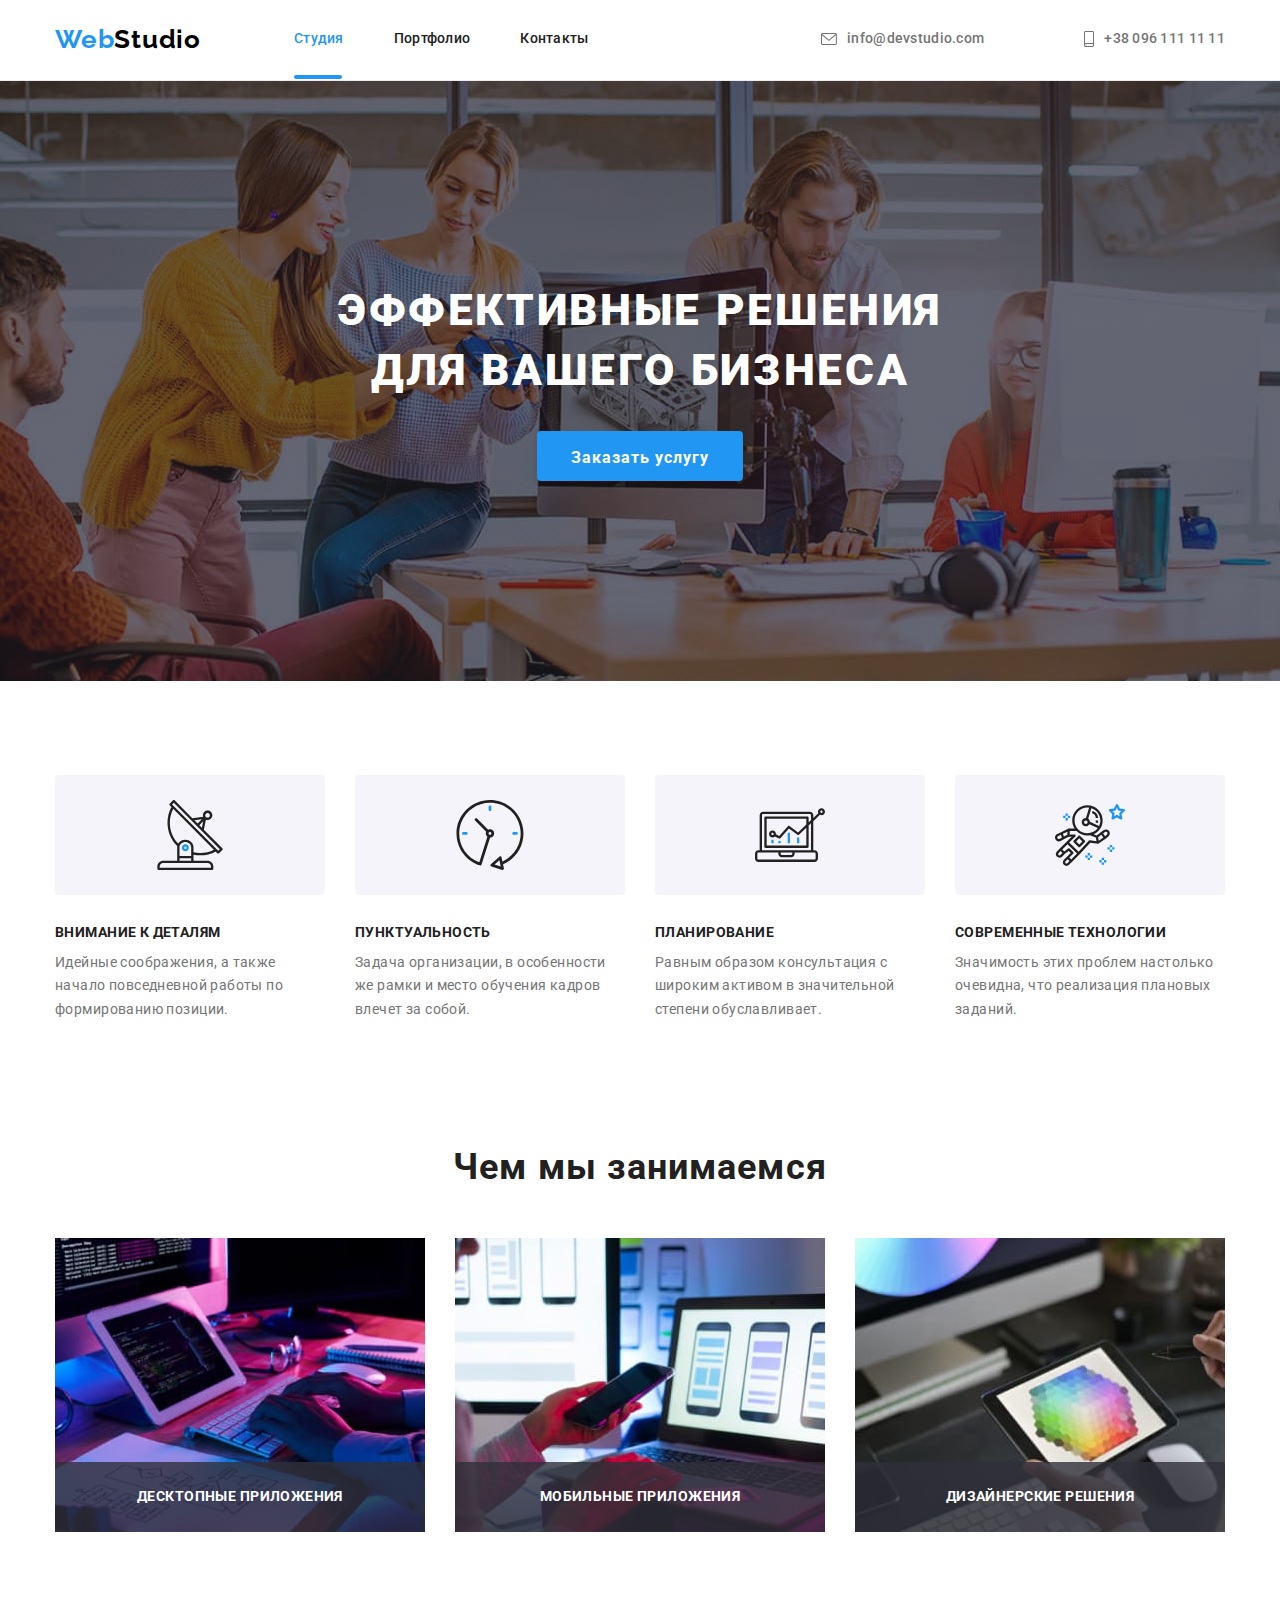
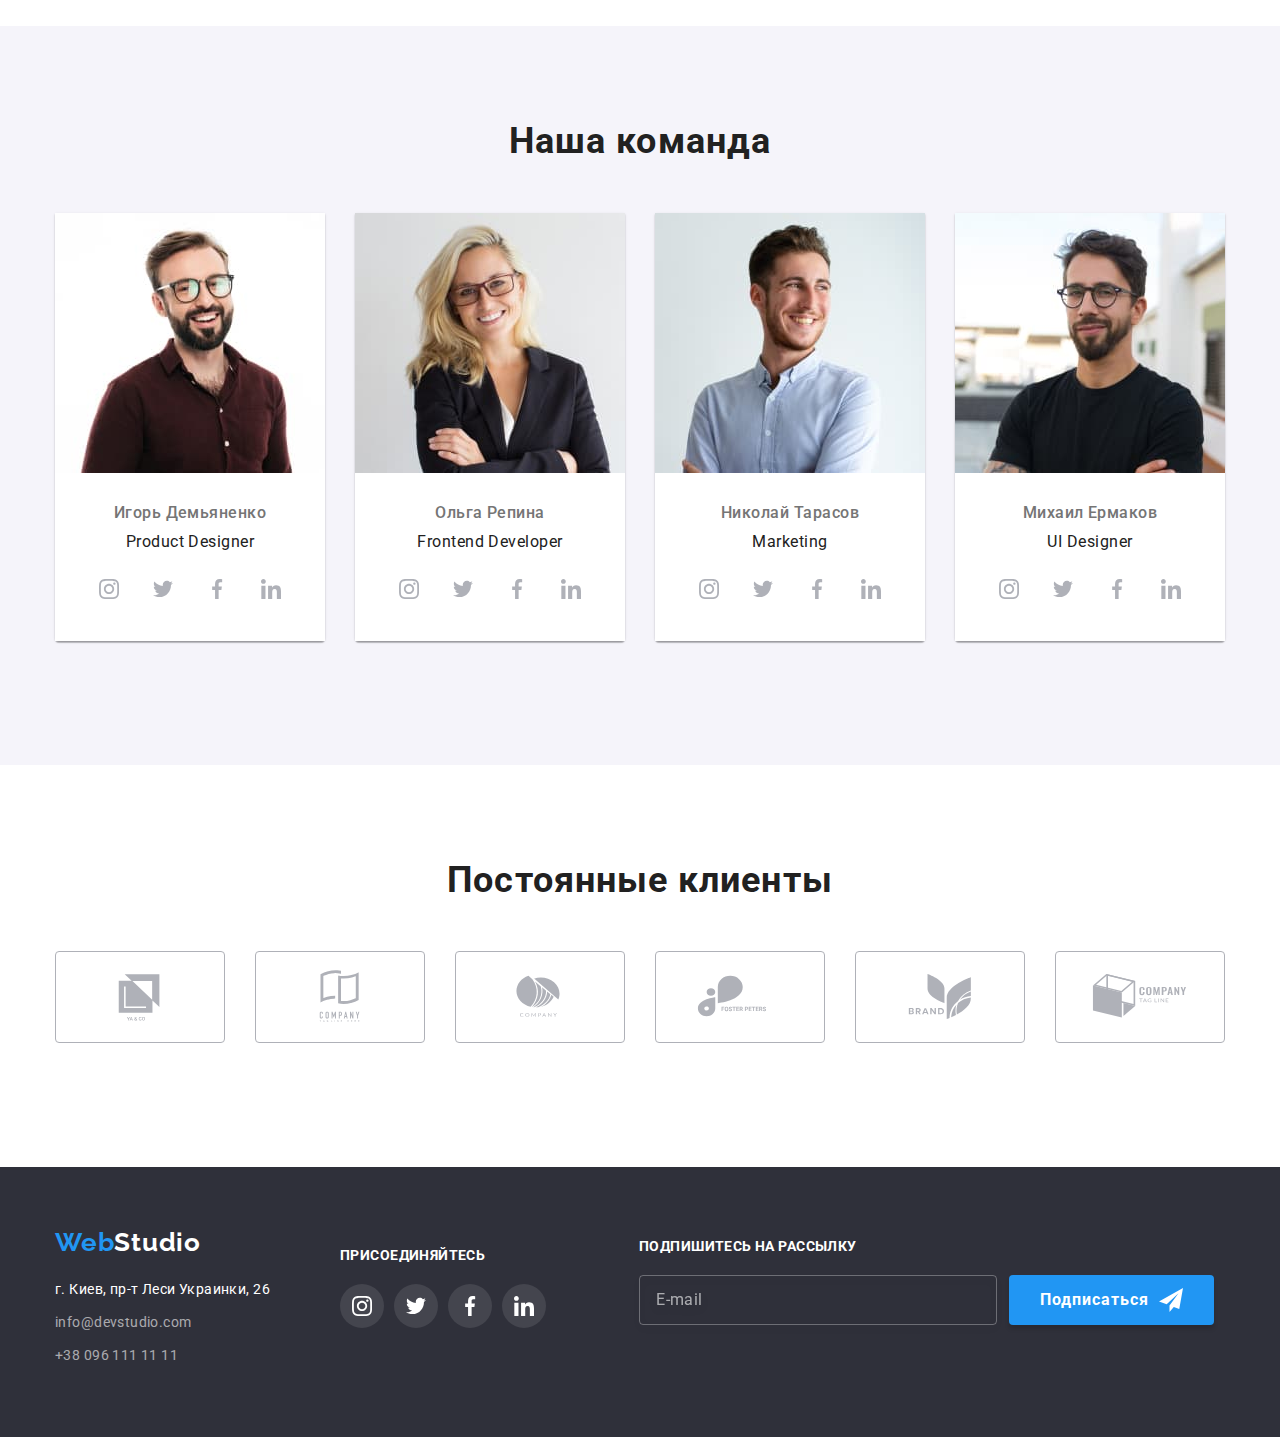
==== commit 15b205eb: "адаптація index картинок" ====
--- a/index.html
+++ b/index.html
@@ -146,15 +146,66 @@
                 <h2 class="activity-title">Чем мы занимаемся</h2>
                 <ul class="activity-list list">
                     <li class="activity-list__item">
-                    <img src="./images/picture1.jpg" alt="создание сайта" width="370"> 
+                    <picture>
+                        <source
+                            srcset="./images/index-images/what-we-do-l.jpg 1x,
+                            ./images/index-images/what-we-do-l@2x.jpg 2x"
+                            media="(min-width: 1200px)"
+                        />
+                        <source
+                            srcset="./images/index-images/what-we-do-l.jpg 1x,
+                            ./images/index-images/what-we-do-l@2x.jpg 2x"
+                            media="(min-width: 768px)"
+                        />
+                        <source
+                            srcset="./images/index-images/what-we-do-l.jpg 1x,
+                            ./images/index-images/what-we-do-l@2x.jpg 2x"
+                            media="(min-width: 320px)"
+                        />
+                        <img src="./images/index-images/what-we-do-l.jpg" alt="пример веб-сайта">
+                    </picture> 
                         <span class="activity-list__text">Десктопные приложения</span>
                     </li>
                     <li class="activity-list__item">
-                    <img src="./images/picture2.jpg" alt="разработка макета" width="370">
+                    <picture>
+                        <source
+                            srcset="./images/index-images/what-we-do-c.jpg 1x,
+                            ./images/index-images/what-we-do-c@2x.jpg 2x"
+                            media="(min-width: 1200px)"
+                        />
+                        <source
+                            srcset="./images/index-images/what-we-do-c.jpg 1x,
+                            ./images/index-images/what-we-do-c@2x.jpg 2x"
+                            media="(min-width: 768px)"
+                        />
+                        <source
+                            srcset="./images/index-images/what-we-do-c.jpg 1x,
+                            ./images/index-images/what-we-do-c@2x.jpg 2x"
+                            media="(min-width: 320px)"
+                        />
+                        <img src="./images/index-images/what-we-do-c.jpg" alt="пример веб-сайта">
+                    </picture>
                         <span class="activity-list__text">Мобильные приложения</span>
                     </li>
                     <li class="activity-list__item">
-                    <img src="./images/picture3.jpg" alt="разработка дизайна" width="370">
+                    <picture>
+                        <source
+                            srcset="./images/index-images/what-we-do-r.jpg 1x,
+                            ./images/index-images/what-we-do-r@2x.jpg 2x"
+                            media="(min-width: 1200px)"
+                        />
+                        <source
+                            srcset="./images/index-images/what-we-do-r.jpg 1x,
+                            ./images/index-images/what-we-do-r@2x.jpg 2x"
+                            media="(min-width: 768px)"
+                        />
+                        <source
+                            srcset="./images/index-images/what-we-do-r.jpg 1x,
+                            ./images/index-images/what-we-do-r@2x.jpg 2x"
+                            media="(min-width: 320px)"
+                        />
+                        <img src="./images/index-images/what-we-do-r.jpg" alt="пример веб-сайта">
+                    </picture>
                         <span class="activity-list__text">Дизайнерские решения</span>
                     </li>
                 </ul>
@@ -166,7 +217,24 @@
                 <h2 class="team-title">Наша команда</h2>
                 <ul class="team-list list">
                     <li class="team-list__item">
-                        <img src="./images/ihor.jpg" alt="Игорь Демьяненко.Продакт дизайнер" width="270">
+                        <picture>
+                            <source
+                                srcset="./images/index-images/team1-desktop.jpg 1x,
+                                ./images/index-images/team1-desktop@2x.jpg 2x"
+                                media="(min-width: 1200px)"
+                            />
+                            <source
+                                srcset="./images/index-images/team1-tablet.jpg 1x,
+                                ./images/index-images/team1-tablet@2x.jpg 2x"
+                                media="(min-width: 768px)"
+                            />
+                            <source
+                                srcset="./images/index-images/team1-mobile.jpg 1x,
+                                ./images/index-images/team1-mobile@2x.jpg 2x"
+                                media="(min-width: 320px)"
+                            />
+                            <img src="./images/index-images/team1-desktop.jpg" alt="Игорь Демьяненко">
+                        </picture>
                         <div class="team-list__footer">
                             <h3 class="team-list__name">Игорь Демьяненко</h3>
                             <p class="team-list__text">Product Designer</p>
@@ -203,7 +271,24 @@
                         </div>
                     </li>
                     <li class="team-list__item">
-                        <img src="./images/olha.jpg" alt="Ольга Репина.Фронтенд девелопер" width="270">
+                        <picture>
+                            <source
+                                srcset="./images/index-images/team2-desktop.jpg 1x,
+                                ./images/index-images/team2-desktop@2x.jpg 2x"
+                                media="(min-width: 1200px)"
+                            />
+                            <source
+                                srcset="./images/index-images/team2-tablet.jpg 1x,
+                                ./images/index-images/team2-tablet@2x.jpg 2x"
+                                media="(min-width: 768px)"
+                            />
+                            <source
+                                srcset="./images/index-images/team2-mobile.jpg 1x,
+                                ./images/index-images/team2-mobile@2x.jpg 2x"
+                                media="(min-width: 320px)"
+                            />
+                            <img src="./images/index-images/team2-desktop.jpg" alt="Ольга Репина">
+                        </picture>
                         <div class="team-list__footer">
                             <h3 class="team-list__name">Ольга Репина</h3>
                             <p class="team-list__text">Frontend Developer</p>
@@ -240,7 +325,24 @@
                         </div>
                     </li>
                     <li class="team-list__item">
-                        <img src="./images/nicolai.jpg" alt="Николай Тарасов.Маркетолог" width="270">
+                        <picture>
+                            <source
+                                srcset="./images/index-images/team3-desktop.jpg 1x,
+                                ./images/index-images/team3-desktop@2x.jpg 2x"
+                                media="(min-width: 1200px)"
+                            />
+                            <source
+                                srcset="./images/index-images/team3-tablet.jpg 1x,
+                                ./images/index-images/team3-tablet@2x.jpg 2x"
+                                media="(min-width: 768px)"
+                            />
+                            <source
+                                srcset="./images/index-images/team3-mobile.jpg 1x,
+                                ./images/index-images/team3-mobile@2x.jpg 2x"
+                                media="(min-width: 320px)"
+                            />
+                            <img src="./images/index-images/team3-desktop.jpg" alt="Николай Тарасов">
+                        </picture>
                         <div class="team-list__footer">
                             <h3 class="team-list__name">Николай Тарасов</h3>
                             <p class="team-list__text">Marketing</p>
@@ -277,7 +379,24 @@
                         </div>
                     </li>
                     <li class="team-list__item">
-                        <img src="./images/misha.jpg" alt="Михаил Ермаков.Веб дизайнер" width="270">
+                        <picture>
+                            <source
+                                srcset="./images/index-images/team4-desktop.jpg 1x,
+                                ./images/index-images/team4-desktop@2x.jpg 2x"
+                                media="(min-width: 1200px)"
+                            />
+                            <source
+                                srcset="./images/index-images/team4-tablet.jpg 1x,
+                                ./images/index-images/team4-tablet@2x.jpg 2x"
+                                media="(min-width: 768px)"
+                            />
+                            <source
+                                srcset="./images/index-images/team4-mobile.jpg 1x,
+                                ./images/index-images/team4-mobile@2x.jpg 2x"
+                                media="(min-width: 320px)"
+                            />
+                            <img src="./images/index-images/team4-desktop.jpg" alt="Михаил Ермаков">
+                        </picture>
                         <div class="team-list__footer">
                             <h3 class="team-list__name">Михаил Ермаков</h3>
                             <p class="team-list__text">UI Designer</p>
--- a/css/main.min.css
+++ b/css/main.min.css
@@ -1,4 +1,4 @@
 :root{--primary-text-color: #212121;--text-color: #757575;--accent-color: #2196F3;--white-color: #FFFFFF;--primary-background-color: #E5E5E5;--second-background-color: #2F303A}p,h1,h2,h3,h4,h5,h6{margin:0}ul,ol{margin:0;padding:0;list-style:none}button{cursor:pointer}img{display:block;max-width:100%;width:100%;height:auto}body{font-family:roboto, sans-serif;color:var(--primary-text-color)}*{box-sizing:border-box}.section{padding-top:60px;padding-bottom:60px}@media screen and (min-width: 1200px){.section{padding-top:94px;padding-bottom:94px}}.visually-hidden{position:absolute;width:1px;height:1px;margin:-1px;border:0;padding:0;white-space:nowrap;clip-path:inset(100%);clip:rect(0 0 0 0);overflow:hidden}.container{width:100%;margin:0 auto;padding-left:15px;padding-right:15px}@media screen and (min-width: 480px){.container{width:480px}}@media screen and (min-width: 768px){.container{width:768px}}@media screen and (min-width: 1200px){.container{width:1200px}}.header{padding-top:16px;padding-bottom:16px;margin:0 auto;border-bottom:1px solid #ececec;background:#FFFFFF}@media screen and (min-width: 768px){.header{padding-top:24px;padding-bottom:25px}}.header-container{display:flex;align-items:center}.navigation{display:flex;align-items:center}.logo{display:block;text-decoration-line:none;font-family:Raleway,- sans-serif;font-weight:700;font-size:26px;line-height:1.19;letter-spacing:0.03em}.header-logo{color:#000000}.logo__web{font-family:Raleway, sans-serif;font-weight:bold;font-size:26px;line-height:1.19;letter-spacing:0.03em;color:var(--accent-color)}.mob-menu{position:absolute;top:0;left:0;background-color:#ffffff;width:100vw;height:100vh;padding-top:10px;padding-bottom:48px;padding-left:40px}@media screen and (min-width: 768px){.mob-menu{display:none}}.mob-menu .container{display:flex;flex-direction:column;height:100%;justify-content:space-between}.menu-open-btn{width:40px;height:40px;display:block;margin-top:-7px;align-items:center;background-color:transparent;border:none;margin-left:auto}@media screen and (min-width: 768px){.menu-open-btn{display:none}}.menu-close-btn{width:40px;height:40px;display:block;align-items:center;background-color:transparent;border:none;margin-left:auto}.mob-menu-item:not(:last-child){margin-bottom:32px}.mob-menu-link{text-decoration-line:none;color:var(--primary-text-color);font-weight:500;font-size:40px;line-height:1.17;text-align:center;letter-spacing:0.02em;transition:color 250ms cubic-bezier(0.4, 0, 0.2, 1)}.mob-menu-link:hover,.mob-menu-link:focus{color:var(--accent-color)}.mob-contact-link{display:block;text-decoration-line:none;font-weight:500;font-size:34px;line-height:1.17;letter-spacing:0.02em;color:#2196F3;margin-bottom:32px}.mob-contact-mail{display:block;text-decoration-line:none;font-weight:500;font-size:24px;line-height:1.16;letter-spacing:0.02em;color:#757575;margin-bottom:64px}.mob-social-list{display:flex}.mob-social-link{text-decoration-line:none;font-weight:500;font-size:18px;line-height:1.22;letter-spacing:0.02em;color:#2196F3}.navigation__list{display:flex}@media screen and (max-width: 767px){.navigation__list{display:none}}@media screen and (min-width: 768px){.navigation__list{margin-left:88px}}@media screen and (min-width: 1200px){.navigation__list{margin-left:93px}}.navigation__item+.navigation__item{margin-left:50px}.navigation__link{display:block;text-decoration-line:none;color:var(--primary-text-color);font-weight:500;font-size:14px;line-height:1.14;letter-spacing:0.02em;transition:color 250ms cubic-bezier(0.4, 0, 0.2, 1)}.navigation__link:hover,.navigation__link:focus{color:var(--accent-color)}.navigation-current{position:relative;color:var(--accent-color)}.navigation-current::after{content:'';display:block;position:absolute;margin-top:28px;width:48px;height:4px;border-radius:2px;background-color:#2196F3}@media screen and (max-width: 767px){.contact-list{display:none}}@media screen and (min-width: 1200px){.contact-list{display:flex}}.header-contact-list{margin-left:auto}@media screen and (min-width: 1200px){.contact__item+.contact__item{display:flex;margin-left:50px}}@media screen and (min-width: 768px){.contact__item:not(:last-child){margin-bottom:10px}}@media screen and (min-width: 1200px){.contact__item:not(:last-child){margin-bottom:0}}.contact__link{display:flex;text-decoration-line:none;color:var(--text-color);font-weight:500;font-size:14px;line-height:1.14;letter-spacing:0.02em;align-items:center;transition:color 250ms cubic-bezier(0.4, 0, 0.2, 1)}.contact__link:hover,.contact__link:focus{color:var(--accent-color)}@media screen and (min-width: 1200px){.contact__link{display:flex;margin-left:50px;justify-content:center}}.contact__icon{fill:currentColor;margin-right:10px}.contact__icon:hover,.contact__icon:focus{fill:currentColor}.hero{padding-top:118px;padding-bottom:118px;background-color:#2F303A;background-image:linear-gradient(to right, rgba(47,48,58,0.4), rgba(47,48,58,0.4)),url(../images/index-images/bg-mobile.jpg);margin:0 auto;background-repeat:no-repeat;background-position:center;background-size:cover}@media (min-device-pixel-ratio: 2), (min-resolution: 192dpi), (min-resolution: 2dppx){.hero{background-image:linear-gradient(to right, rgba(47,48,58,0.4), rgba(47,48,58,0.4)),url(../images/index-images/bg-mobile@2x.jpg)}}@media screen and (min-width: 768px){.hero{background-image:linear-gradient(to right, rgba(47,48,58,0.4), rgba(47,48,58,0.4)),url(../images/index-images/bg-tablet.jpg)}}@media screen and (min-width: 768px) and (min-device-pixel-ratio: 2), screen and (min-width: 768px) and (min-resolution: 192dpi), screen and (min-width: 768px) and (min-resolution: 2dppx){.hero{background-image:linear-gradient(to right, rgba(47,48,58,0.4), rgba(47,48,58,0.4)),url(../images/index-images/bg-tablet@2x.jpg)}}@media screen and (min-width: 1200px){.hero{padding-top:200px;padding-bottom:200px;max-width:1600px;background-image:linear-gradient(to right, rgba(47,48,58,0.4), rgba(47,48,58,0.4)),url(../images/index-images/bg-desktop.jpg)}}@media screen and (min-width: 1200px) and (min-device-pixel-ratio: 2), screen and (min-width: 1200px) and (min-resolution: 192dpi), screen and (min-width: 1200px) and (min-resolution: 2dppx){.hero{background-image:linear-gradient(to right, rgba(47,48,58,0.4), rgba(47,48,58,0.4)),url(../images/index-images/bg-desktop@2x.jpg)}}.hero-title{margin:0 auto;margin-top:0;margin-bottom:30px;font-weight:900;font-size:26px;line-height:1.62;letter-spacing:0.06em;text-transform:uppercase;text-align:center;color:var(--white-color)}@media screen and (min-width: 1200px){.hero-title{font-size:44px;line-height:1.36}}.hero-btn{display:block;margin:0 auto;background:var(--accent-color);font-family:inherit;min-width:200px;height:50px;font-weight:bold;font-size:16px;line-height:1.87;letter-spacing:0.06em;color:var(--white-color);box-shadow:0px 4px 4px rgba(0,0,0,0.15);border-radius:4px;padding:10px 32px;text-align:center;border:2px solid transparent;transition:background-color 250ms cubic-bezier(0.4, 0, 0.2, 1)}.hero-btn:hover,.hero-btn:focus{background:#188CE8;box-shadow:0px 4px 4px rgba(0,0,0,0.15);border-radius:4px}.feature-list{margin-bottom:-30px}@media screen and (min-width: 768px){.feature-list{display:flex;flex-wrap:wrap;margin-left:-30px}}@media screen and (min-width: 1200px){.feature-list{margin-bottom:0}}.feature-list__item{margin-bottom:30px}@media screen and (min-width: 768px){.feature-list__item{width:calc(100%/2 - 30px);margin-left:30px}}@media screen and (min-width: 1200px){.feature-list__item{width:270px}.feature-list__item+.feature-list__item{margin-left:30px}}.feature-list__icon-container{display:flex;width:100%;height:120px;background-color:#F5F4FA;border-radius:4px;margin-bottom:30px;align-items:center;justify-content:center}.feature-list__title{margin-top:0;margin-bottom:10px;font-size:14px;line-height:1.14;letter-spacing:0.03em;text-transform:uppercase;color:var(--primary-text-color);text-align:center}@media screen and (min-width: 768px){.feature-list__title{text-align:unset}}.feature-list__text{margin-top:0;margin-bottom:0;font-size:14px;line-height:1.71;letter-spacing:0.03em;color:var(--text-color)}.activity{display:none;padding-top:0}@media screen and (min-width: 1200px){.activity{display:unset}}.activity-container{padding-bottom:94px}.activity-list{display:flex}.activity-list__item{width:370px;position:relative}.activity-list__item+.activity-list__item{margin-left:30px}.activity-list__text{position:absolute;bottom:0;left:0;width:100%;height:70px;font-weight:700;font-size:14px;line-height:1.14;text-align:center;letter-spacing:0.03em;text-transform:uppercase;padding-top:27px;padding-bottom:27px;color:#FFFFFF;background:rgba(47,48,58,0.8)}.activity-title{margin-top:0;margin-bottom:50px;font-size:36px;line-height:1.17;letter-spacing:0.03em;text-align:center;color:var(--primary-text-color)}.team{background:#F5F4FA}.team-list{margin-bottom:-30px}@media screen and (min-width: 768px){.team-list{display:flex;flex-wrap:wrap;margin-left:-30px}}@media screen and (min-width: 1200px){.team-list{margin-bottom:0}}.team-list__item{box-shadow:0px 1px 3px rgba(0,0,0,0.12),0px 1px 1px rgba(0,0,0,0.14),0px 2px 1px rgba(0,0,0,0.2);border-radius:0px 0px 4px 4px;margin-bottom:30px}@media screen and (min-width: 768px){.team-list__item{width:calc(100%/2 - 30px);margin-left:30px}}@media screen and (min-width: 1200px){.team-list__item{width:270px}.team-list__item+.team-list__item{margin-left:30px}}.team-title{margin-top:0;margin-bottom:30px;font-size:28px;line-height:1.17;letter-spacing:0.03em;text-align:center;color:var(--primary-text-color)}@media screen and (min-width: 1200px){.team-title{margin-bottom:50px;font-size:36px}}.team-list__footer{padding-top:30px;padding-bottom:24px;background:#FFFFFF}@media screen and (min-width: 1200px){.team-list__footer{padding-bottom:30px}}.team-list__text{margin-top:0;margin-bottom:16px;font-size:16px;line-height:1.19;text-align:center;letter-spacing:0.03em;color:var(--primary-text-color)}.team-list__name{margin-top:0;font-weight:500;font-size:16px;line-height:1.19;text-align:center;letter-spacing:0.03em;color:var(--text-color);margin-bottom:10px}.social{display:flex;justify-content:center}.social__item{width:44px;height:44px}.social__item+.social__item{margin-left:10px}.social__link{width:100%;height:100%;border-radius:50%;display:flex;align-items:center;justify-content:center;transition:background-color 250ms cubic-bezier(0.4, 0, 0.2, 1),fill 250ms cubic-bezier(0.4, 0, 0.2, 1)}.team-social-link{fill:#AFB1B8;margin-bottom:30px}.team-social-link:hover,.team-social-link:focus{background-color:#2196F3;fill:#FFFFFF}.customers{background-color:#FFFFFF}.customers-list{display:flex;flex-wrap:wrap;margin-left:-30px;margin-bottom:-30px}@media screen and (min-width: 1200px){.customers-list{margin-bottom:0}}.customers-list__item{height:92px;box-sizing:border-box;width:calc(100%/2 - 30px);margin-left:30px;margin-bottom:30px}@media screen and (min-width: 768px){.customers-list__item{width:calc(100%/3 - 30px)}}@media screen and (min-width: 1200px){.customers-list__item{width:170px}}.customers-list__link{width:100%;height:100%;display:flex;border:1px solid #AFB1B8;border-radius:4px;align-items:center;justify-content:center;fill:#AFB1B8;transition:border-color 250ms cubic-bezier(0.4, 0, 0.2, 1),fill 250ms cubic-bezier(0.4, 0, 0.2, 1)}.customers-list__link:hover,.customers-list__link:focus{border-color:#2196F3;fill:#2196F3}.customers-title{margin-top:0;margin-bottom:30px;font-size:28px;line-height:1.17;text-align:center;letter-spacing:0.03em;color:#212121}@media screen and (min-width: 1200px){.customers-title{margin-bottom:50px;font-size:36px}}.footer{background-color:var(--second-background-color)}@media screen and (min-width: 1200px){.footer-container{display:flex}}.footer-address{padding-top:60px;text-align:center}@media screen and (min-width: 1200px){.footer-address{text-align:unset;padding-bottom:60px}}.footer-address-container{margin-bottom:52px}@media screen and (min-width: 1200px){.footer-address-container{margin-right:70px;margin-bottom:0}}.logo{display:block;text-decoration-line:none;font-family:Raleway,+ sans-serif;font-weight:700;font-size:26px;line-height:1.19;letter-spacing:0.03em}.header-logo{color:#000000}.logo__web{font-family:Raleway, sans-serif;font-weight:bold;font-size:26px;line-height:1.19;letter-spacing:0.03em;color:var(--accent-color)}.mob-menu{position:fixed;z-index:2;top:0;left:0;background-color:#ffffff;width:100vw;height:100vh;padding-top:10px;padding-bottom:48px;padding-left:40px}@media screen and (min-width: 768px){.mob-menu{display:none}}.mob-menu .container{display:flex;flex-direction:column;height:100%;justify-content:space-between}.menu-open-btn{width:40px;height:40px;display:block;margin-top:-7px;align-items:center;background-color:transparent;border:none;margin-left:auto;transition:color 250ms cubic-bezier(0.4, 0, 0.2, 1)}.menu-open-btn:hover,.menu-open-btn:focus{color:var(--accent-color)}@media screen and (min-width: 768px){.menu-open-btn{display:none}}.open-menu-icon{fill:currentColor}.open-menu-icon:hover,.open-menu-icon:focus{color:var(--accent-color)}.menu-close-btn{width:40px;height:40px;display:block;align-items:center;background-color:transparent;border:none;margin-left:auto;transition:color 250ms cubic-bezier(0.4, 0, 0.2, 1)}.menu-close-btn:hover,.menu-close-btn:focus{color:var(--accent-color)}.menu-close-btn{fill:currentColor}.menu-close-btn:hover,.menu-close-btn:focus{color:var(--accent-color)}.mob-menu-item:not(:last-child){margin-bottom:32px}.mob-menu-link{text-decoration-line:none;color:var(--primary-text-color);font-weight:500;font-size:40px;line-height:1.17;text-align:center;letter-spacing:0.02em;transition:color 250ms cubic-bezier(0.4, 0, 0.2, 1)}.mob-menu-link:hover,.mob-menu-link:focus{color:var(--accent-color)}.mob-contact-link{display:block;text-decoration-line:none;font-weight:500;font-size:34px;line-height:1.17;letter-spacing:0.02em;color:#2196F3;margin-bottom:32px}.mob-contact-mail{display:block;text-decoration-line:none;font-weight:500;font-size:24px;line-height:1.16;letter-spacing:0.02em;color:#757575;margin-bottom:64px}.mob-social-list{display:flex}.mob-social-item:first-child{padding-right:10px}.mob-social-item:nth-child(2){padding-left:10px;padding-right:10px;border-left:1px solid rgba(33,33,33,0.2);border-right:1px solid rgba(33,33,33,0.2)}.mob-social-item:nth-child(3){padding-left:10px;padding-right:10px;border-right:1px solid rgba(33,33,33,0.2)}.mob-social-item:last-child{padding-left:10px}.mob-social-link{text-decoration-line:none;font-weight:500;font-size:18px;line-height:1.22;letter-spacing:0.02em;color:#2196F3}.navigation__list{display:flex}@media screen and (max-width: 767px){.navigation__list{display:none}}@media screen and (min-width: 768px){.navigation__list{margin-left:88px}}@media screen and (min-width: 1200px){.navigation__list{margin-left:93px}}.navigation__item+.navigation__item{margin-left:50px}.navigation__link{display:block;text-decoration-line:none;color:var(--primary-text-color);font-weight:500;font-size:14px;line-height:1.14;letter-spacing:0.02em;transition:color 250ms cubic-bezier(0.4, 0, 0.2, 1)}.navigation__link:hover,.navigation__link:focus{color:var(--accent-color)}.navigation-current{position:relative;color:var(--accent-color)}.navigation-current::after{content:'';display:block;position:absolute;margin-top:28px;width:48px;height:4px;border-radius:2px;background-color:#2196F3}@media screen and (max-width: 767px){.contact-list{display:none}}@media screen and (min-width: 1200px){.contact-list{display:flex}}.header-contact-list{margin-left:auto}@media screen and (min-width: 1200px){.contact__item+.contact__item{display:flex;margin-left:50px}}@media screen and (min-width: 768px){.contact__item:not(:last-child){margin-bottom:10px}}@media screen and (min-width: 1200px){.contact__item:not(:last-child){margin-bottom:0}}.contact__link{display:flex;text-decoration-line:none;color:var(--text-color);font-weight:500;font-size:14px;line-height:1.14;letter-spacing:0.02em;align-items:center;transition:color 250ms cubic-bezier(0.4, 0, 0.2, 1)}.contact__link:hover,.contact__link:focus{color:var(--accent-color)}@media screen and (min-width: 1200px){.contact__link{display:flex;margin-left:50px;justify-content:center}}.contact__icon{fill:currentColor;margin-right:10px}.contact__icon:hover,.contact__icon:focus{fill:currentColor}.hero{padding-top:118px;padding-bottom:118px;background-color:#2F303A;background-image:linear-gradient(to right, rgba(47,48,58,0.4), rgba(47,48,58,0.4)),url(../images/index-images/bg-mobile.jpg);margin:0 auto;background-repeat:no-repeat;background-position:center;background-size:cover}@media (min-device-pixel-ratio: 2), (min-resolution: 192dpi), (min-resolution: 2dppx){.hero{background-image:linear-gradient(to right, rgba(47,48,58,0.4), rgba(47,48,58,0.4)),url(../images/index-images/bg-mobile@2x.jpg)}}@media screen and (min-width: 768px){.hero{background-image:linear-gradient(to right, rgba(47,48,58,0.4), rgba(47,48,58,0.4)),url(../images/index-images/bg-tablet.jpg)}}@media screen and (min-width: 768px) and (min-device-pixel-ratio: 2), screen and (min-width: 768px) and (min-resolution: 192dpi), screen and (min-width: 768px) and (min-resolution: 2dppx){.hero{background-image:linear-gradient(to right, rgba(47,48,58,0.4), rgba(47,48,58,0.4)),url(../images/index-images/bg-tablet@2x.jpg)}}@media screen and (min-width: 1200px){.hero{padding-top:200px;padding-bottom:200px;max-width:1600px;background-image:linear-gradient(to right, rgba(47,48,58,0.4), rgba(47,48,58,0.4)),url(../images/index-images/bg-desktop.jpg)}}@media screen and (min-width: 1200px) and (min-device-pixel-ratio: 2), screen and (min-width: 1200px) and (min-resolution: 192dpi), screen and (min-width: 1200px) and (min-resolution: 2dppx){.hero{background-image:linear-gradient(to right, rgba(47,48,58,0.4), rgba(47,48,58,0.4)),url(../images/index-images/bg-desktop@2x.jpg)}}.hero-title{margin:0 auto;margin-top:0;margin-bottom:30px;font-weight:900;font-size:26px;line-height:1.62;letter-spacing:0.06em;text-transform:uppercase;text-align:center;color:var(--white-color)}@media screen and (min-width: 1200px){.hero-title{font-size:44px;line-height:1.36}}.hero-btn{display:block;margin:0 auto;background:var(--accent-color);font-family:inherit;min-width:200px;height:50px;font-weight:bold;font-size:16px;line-height:1.87;letter-spacing:0.06em;color:var(--white-color);box-shadow:0px 4px 4px rgba(0,0,0,0.15);border-radius:4px;padding:10px 32px;text-align:center;border:2px solid transparent;transition:background-color 250ms cubic-bezier(0.4, 0, 0.2, 1)}.hero-btn:hover,.hero-btn:focus{background:#188CE8;box-shadow:0px 4px 4px rgba(0,0,0,0.15);border-radius:4px}.feature-list{margin-bottom:-30px}@media screen and (min-width: 768px){.feature-list{display:flex;flex-wrap:wrap;margin-left:-30px}}@media screen and (min-width: 1200px){.feature-list{margin-bottom:0}}.feature-list__item{margin-bottom:30px}@media screen and (min-width: 768px){.feature-list__item{width:calc(100%/2 - 30px);margin-left:30px}}@media screen and (min-width: 1200px){.feature-list__item{width:270px}.feature-list__item+.feature-list__item{margin-left:30px}}.feature-list__icon-container{display:flex;width:100%;height:120px;background-color:#F5F4FA;border-radius:4px;margin-bottom:30px;align-items:center;justify-content:center}.feature-list__title{margin-top:0;margin-bottom:10px;font-size:14px;line-height:1.14;letter-spacing:0.03em;text-transform:uppercase;color:var(--primary-text-color);text-align:center}@media screen and (min-width: 768px){.feature-list__title{text-align:unset}}.feature-list__text{margin-top:0;margin-bottom:0;font-size:14px;line-height:1.71;letter-spacing:0.03em;color:var(--text-color)}.activity{display:none;padding-top:0}@media screen and (min-width: 1200px){.activity{display:unset}}.activity-container{padding-bottom:94px}.activity-list{display:flex}.activity-list__item{width:370px;position:relative}.activity-list__item+.activity-list__item{margin-left:30px}.activity-list__text{position:absolute;bottom:0;left:0;width:100%;height:70px;font-weight:700;font-size:14px;line-height:1.14;text-align:center;letter-spacing:0.03em;text-transform:uppercase;padding-top:27px;padding-bottom:27px;color:#FFFFFF;background:rgba(47,48,58,0.8)}.activity-title{margin-top:0;margin-bottom:50px;font-size:36px;line-height:1.17;letter-spacing:0.03em;text-align:center;color:var(--primary-text-color)}.team{background:#F5F4FA}.team-list{margin-bottom:-30px}@media screen and (min-width: 768px){.team-list{display:flex;flex-wrap:wrap;margin-left:-30px}}@media screen and (min-width: 1200px){.team-list{margin-bottom:0}}.team-list__item{box-shadow:0px 1px 3px rgba(0,0,0,0.12),0px 1px 1px rgba(0,0,0,0.14),0px 2px 1px rgba(0,0,0,0.2);border-radius:0px 0px 4px 4px;margin-bottom:30px}@media screen and (min-width: 768px){.team-list__item{width:calc(100%/2 - 30px);margin-left:30px}}@media screen and (min-width: 1200px){.team-list__item{width:270px}.team-list__item+.team-list__item{margin-left:30px}}.team-title{margin-top:0;margin-bottom:30px;font-size:28px;line-height:1.17;letter-spacing:0.03em;text-align:center;color:var(--primary-text-color)}@media screen and (min-width: 1200px){.team-title{margin-bottom:50px;font-size:36px}}.team-list__footer{padding-top:30px;padding-bottom:24px;background:#FFFFFF}@media screen and (min-width: 1200px){.team-list__footer{padding-bottom:30px}}.team-list__text{margin-top:0;margin-bottom:16px;font-size:16px;line-height:1.19;text-align:center;letter-spacing:0.03em;color:var(--primary-text-color)}.team-list__name{margin-top:0;font-weight:500;font-size:16px;line-height:1.19;text-align:center;letter-spacing:0.03em;color:var(--text-color);margin-bottom:10px}.social{display:flex;justify-content:center}.social__item{width:44px;height:44px}.social__item+.social__item{margin-left:10px}.social__link{width:100%;height:100%;border-radius:50%;display:flex;align-items:center;justify-content:center;transition:background-color 250ms cubic-bezier(0.4, 0, 0.2, 1),fill 250ms cubic-bezier(0.4, 0, 0.2, 1)}.team-social-link{fill:#AFB1B8;margin-bottom:30px}.team-social-link:hover,.team-social-link:focus{background-color:#2196F3;fill:#FFFFFF}.customers{background-color:#FFFFFF}.customers-list{display:flex;flex-wrap:wrap;margin-left:-30px;margin-bottom:-30px}@media screen and (min-width: 1200px){.customers-list{margin-bottom:0}}.customers-list__item{height:92px;box-sizing:border-box;width:calc(100%/2 - 30px);margin-left:30px;margin-bottom:30px}@media screen and (min-width: 768px){.customers-list__item{width:calc(100%/3 - 30px)}}@media screen and (min-width: 1200px){.customers-list__item{width:170px}}.customers-list__link{width:100%;height:100%;display:flex;border:1px solid #AFB1B8;border-radius:4px;align-items:center;justify-content:center;fill:#AFB1B8;transition:border-color 250ms cubic-bezier(0.4, 0, 0.2, 1),fill 250ms cubic-bezier(0.4, 0, 0.2, 1)}.customers-list__link:hover,.customers-list__link:focus{border-color:#2196F3;fill:#2196F3}.customers-title{margin-top:0;margin-bottom:30px;font-size:28px;line-height:1.17;text-align:center;letter-spacing:0.03em;color:#212121}@media screen and (min-width: 1200px){.customers-title{margin-bottom:50px;font-size:36px}}.footer{background-color:var(--second-background-color)}@media screen and (min-width: 1200px){.footer-container{display:flex}}.footer-address{padding-top:60px;text-align:center}@media screen and (min-width: 1200px){.footer-address{text-align:unset;padding-bottom:60px}}.footer-address-container{margin-bottom:52px}@media screen and (min-width: 1200px){.footer-address-container{margin-right:70px;margin-bottom:0}}.logo{display:block;text-decoration-line:none;font-family:Raleway,  sans-serif;font-weight:700;font-size:26px;line-height:1.19;letter-spacing:0.03em}.footer-address__logo{margin-bottom:20px;color:var(--white-color)}.footer-address__address{display:block;margin-bottom:8px;text-decoration-line:none;font-style:normal;font-size:14px;line-height:1.71;letter-spacing:0.03em;color:var(--white-color)}@media screen and (min-width: 1200px){.footer-address__address{margin-bottom:9px}}.footer-address__contact{display:block;margin-bottom:8px;text-decoration-line:none;font-style:normal;font-size:14px;line-height:1.71;letter-spacing:0.03em;color:rgba(255,255,255,0.6);transition:color 250ms cubic-bezier(0.4, 0, 0.2, 1)}.footer-address__contact:hover,.footer-address__contact:focus{color:var(--accent-color)}@media screen and (min-width: 1200px){.footer-address__contact{margin-bottom:9px}}.footer-social{text-align:center}@media screen and (min-width: 1200px){.footer-social{text-align:unset;padding-top:72px;padding-bottom:100px}}.footer-social-container{margin-bottom:60px}@media screen and (min-width: 1200px){.footer-social-container{margin-right:93px;margin-bottom:0}}.social-title{font-weight:700;font-size:14px;line-height:1.14;letter-spacing:0.03em;text-transform:uppercase;margin-bottom:20px;color:#FFFFFF}.social{display:flex;justify-content:center}.social__item{width:44px;height:44px}.social__item+.social__item{margin-left:10px}.social__link{width:100%;height:100%;border-radius:50%;display:flex;align-items:center;justify-content:center;transition:background-color 250ms cubic-bezier(0.4, 0, 0.2, 1)}.footer-social-link{background-color:rgba(255,255,255,0.1);fill:#FFFFFF}.footer-social-link:hover,.footer-social-link:focus{background-color:#2196F3}@media screen and (min-width: 768px){.footer-address-social-container{display:flex;align-items:center;justify-content:space-around}}.footer-form-container{text-align:center;padding-bottom:60px}@media screen and (min-width: 1200px){.footer-form-container{text-align:unset;padding-bottom:0;margin-top:72px}}.form-title{font-weight:700;font-size:14px;line-height:1.14;letter-spacing:0.03em;text-transform:uppercase;margin-bottom:20px;color:#FFFFFF}@media screen and (min-width: 1200px){.footer-send{display:flex;align-items:center;justify-content:center;text-align:center}}.footer-send__input{margin:0 auto;margin-bottom:20px;display:block;width:100%;height:50px;padding-left:16px;color:#FFFFFF;background-color:rgba(33,150,243,0);border:1px solid rgba(255,255,255,0.3);box-sizing:border-box;filter:drop-shadow(0px 4px 4px rgba(0,0,0,0.15));border-radius:4px}.footer-send__input::placeholder{font-size:16px;line-height:1.25;letter-spacing:0.03em;color:rgba(255,255,255,0.6)}@media screen and (min-width: 1200px){.footer-send__input{margin:unset;width:358px;margin-bottom:0}}.footer-send__submit-button{margin:0 auto;display:block;text-align:center;min-width:200px;height:50px;padding:10px 29px;background:#2196F3;box-shadow:0px 4px 4px rgba(0,0,0,0.15);border-radius:4px;font-weight:700;font-size:16px;line-height:1.87;display:flex;align-items:center;justify-content:center;text-align:center;letter-spacing:0.06em;border:2px solid transparent;transition:background 250ms cubic-bezier(0.4, 0, 0.2, 1);color:#FFFFFF;fill:#FFFFFF}.footer-send__submit-button:hover,.footer-send__submit-button:focus{background:#188CE8}@media screen and (min-width: 1200px){.footer-send__submit-button{margin:unset;margin-left:12px}}.footer-send__icon{margin-left:10px}.portfolio{background:#FFFFFF}.portfolio-btn-list{display:flex;flex-wrap:wrap;margin-left:-8px}@media screen and (min-width: 768px){.portfolio-btn-list{justify-content:center}}.portfolio-btn-item{margin-left:8px;margin-bottom:15px}@media screen and (min-width: 768px){.portfolio-btn-item{margin-bottom:30px}}@media screen and (min-width: 1200px){.portfolio-btn-item{margin-bottom:50px}}.portfolio-btn{display:block;background-color:#F5F4FA;font-family:inherit;font-weight:500;font-size:16px;line-height:1.62;letter-spacing:0.03em;text-align:center;color:var(--primary-text-color);border-radius:4px;padding:6px 22px;border:2px solid transparent;transition:color 250ms cubic-bezier(0.4, 0, 0.2, 1),background-color 250ms cubic-bezier(0.4, 0, 0.2, 1),box-shadow 250ms cubic-bezier(0.4, 0, 0.2, 1)}.portfolio-btn:hover,.portfolio-btn:focus{background-color:var(--accent-color);font-weight:500;font-size:16px;line-height:1.62;letter-spacing:0.03em;text-align:center;color:var(--white-color);box-shadow:0px 3px 1px rgba(0,0,0,0.1),0px 1px 2px rgba(0,0,0,0.08),0px 2px 2px rgba(0,0,0,0.12);border-radius:4px}.portfolio-list{margin-top:30px;margin-bottom:-30px}@media screen and (min-width: 768px){.portfolio-list{margin-left:-30px;display:flex;flex-wrap:wrap;margin-top:0}}.portfolio-list-item{margin-bottom:30px;transition:box-shadow 250ms cubic-bezier(0.4, 0, 0.2, 1)}.portfolio-list-item:hover,.portfolio-list-item:focus{box-shadow:0px 1px 1px rgba(0,0,0,0.12),0px 4px 4px rgba(0,0,0,0.06),1px 4px 6px rgba(0,0,0,0.16)}@media screen and (min-width: 768px){.portfolio-list-item{width:calc(100%/2 - 30px);margin-left:30px;display:flex;flex-direction:column}}@media screen and (min-width: 1200px){.portfolio-list-item{width:calc(100%/3 - 30px);width:370px}}.portfolio-item-wrap{position:relative;overflow:hidden}.potfolio-top-text{position:absolute;top:0;height:100%;font-size:18px;line-height:1.56;letter-spacing:0.03em;padding:63px 24px;color:#FFFFFF;background:rgba(33,150,243,0.9);transform:translateY(101%);transition:transform 250ms cubic-bezier(0.4, 0, 0.2, 1)}.portfolio-list-item:hover .potfolio-top-text,.portfolio-list-item:focus .potfolio-top-text{transform:translateY(0)}.portfolio-list-footer{padding:20px 24px;border-right:1px solid #ececec;border-bottom:1px solid #ececec;border-left:1px solid #ececec;flex-grow:1}.portfolio-list-title{margin-bottom:4px;font-size:18px;line-height:2;letter-spacing:0.06em;color:var(--primary-text-color)}.portfolio-list-text{font-size:16px;line-height:1.87;letter-spacing:0.03em;color:var(--text-color)}.backdrop{width:100vw;height:100vh;background-color:rgba(0,0,0,0.2);position:fixed;top:0;padding-left:15px;padding-right:15px;overflow-y:scroll;transition:opacity 250ms, visibility 250ms}.modal{position:relative;max-width:450px;min-height:609px;top:10%;left:50%;transform:translate(-50%, -10%);background-color:#fff;box-shadow:0px 1px 3px rgba(0,0,0,0.12),0px 1px 1px rgba(0,0,0,0.14),0px 2px 1px rgba(0,0,0,0.2);border-radius:4px;padding:40px}@media screen and (min-width: 768px){.modal{position:absolute;width:450px;top:50%;left:50%;transform:translate(-50%, -50%)}}@media screen and (min-width: 1200px){.modal{min-width:528px;min-height:581px}}.modal-close{position:absolute;top:8px;right:8px;width:30px;height:30px;border-radius:50%;display:flex;align-items:center;justify-content:center;background:#FFFFFF;border:1px solid rgba(0,0,0,0.1);fill:#212121}.modal-close-icon{fill:currentColor}.modal-close:hover .modal-close-icon,.modal-close:focus .modal-close-icon{fill:var(--accent-color)}.is-hidden{opacity:0;visibility:none;pointer-events:none}.modal-title{font-weight:700;font-size:20px;line-height:1.15;text-align:center;letter-spacing:0.03em;margin-bottom:12px;color:#212121}.modal-input{width:100%;height:40px;border:1px solid rgba(33,33,33,0.2);border-radius:4px;font-size:12px;padding-left:42px;outline:none;appearance:none}.modal-input:hover,.modal-input:focus{border-color:var(--accent-color)}.form-label{font-size:12px;line-height:1.16;letter-spacing:0.01em;margin-bottom:4px;color:#757575}.input-wrap{position:relative}.input-icon{position:absolute;left:15px;top:50%;transform:translateY(-50%)}.modal-input:hover+.input-icon,.modal-input:focus+.input-icon{fill:var(--accent-color)}.form-field{margin-bottom:10px}.modal-textarea{width:100%;height:120px;border:1px solid rgba(33,33,33,0.2);border-radius:4px;font-size:12px;padding:12px;resize:none;outline:none;appearance:none;margin-bottom:10px;color:rgba(117,117,117,0.5)}.modal-textarea::placeholder{font-size:12px;line-height:1.16;letter-spacing:0.01em}.modal-textarea:hover,.modal-textarea:focus{border-color:var(--accent-color)}.input-check-icon{width:16px;height:15px;border:2px solid #212121;border-radius:2px;margin-right:9px;display:flex;align-items:center;justify-content:center}.policy-icon{fill:transparent}.policy-check:checked+.policy-text .policy-icon{fill:#ffffff}.policy-text{font-size:12px;line-height:1.71;letter-spacing:0.03em;display:flex;align-items:center;margin-bottom:30px;color:#757575}.policy-check:checked+.policy-text>.input-check-icon{background-color:var(--accent-color);border:none}@media screen and (min-width: 1200px){.policy-text{font-size:14px}}.policy-conditions{font-size:12px;line-height:1.71;letter-spacing:0.03em;text-decoration-line:underline;margin-left:5px;color:#2196F3}@media screen and (min-width: 1200px){.policy-conditions{font-size:14px}}.submit-button{display:block;margin:0 auto;text-align:center;min-width:200px;height:50px;padding-top:10px 55px;background:#2196F3;box-shadow:0px 4px 4px rgba(0,0,0,0.15);border-radius:4px;font-weight:700;font-size:16px;line-height:1.87;text-align:center;letter-spacing:0.06em;border:2px solid transparent;transition:background 250ms cubic-bezier(0.4, 0, 0.2, 1);color:#FFFFFF}.submit-button:hover,.submit-button:focus{background:#188CE8}
 /*# sourceMappingURL=main.min.css.map */